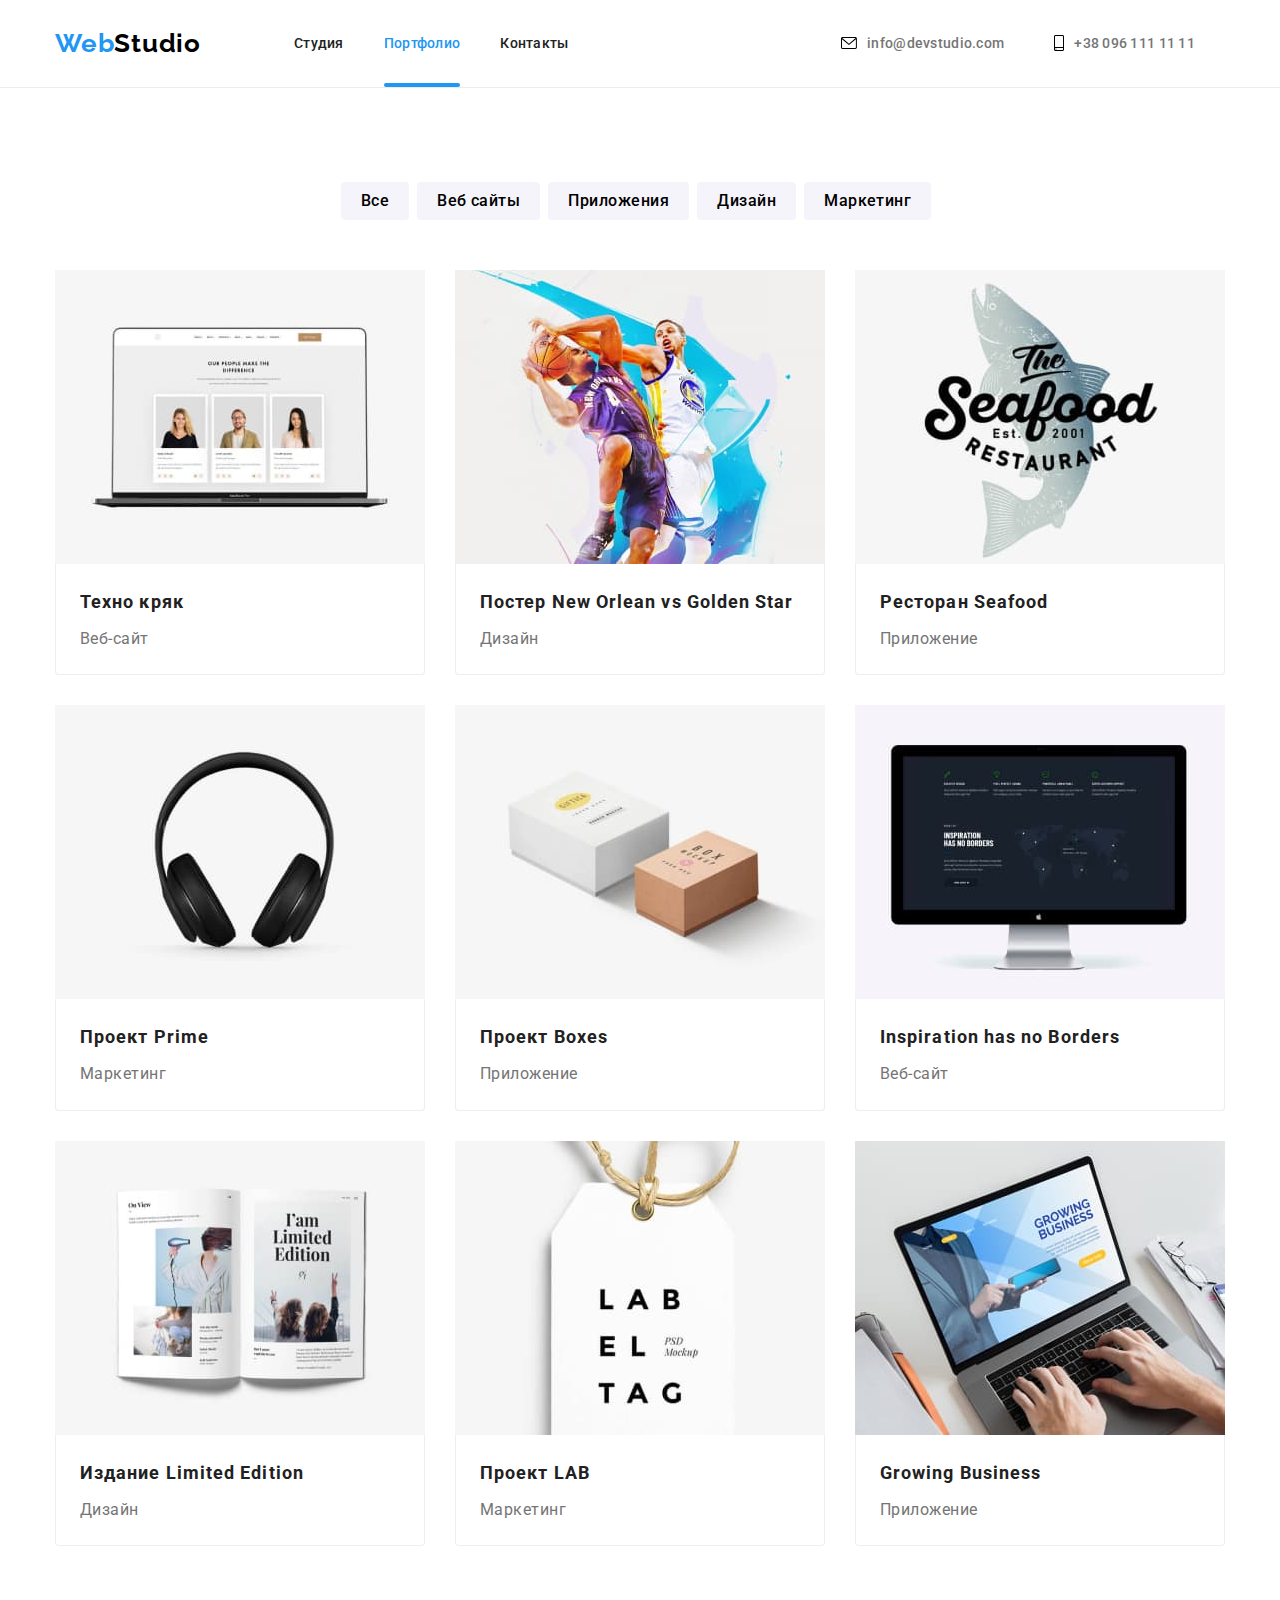
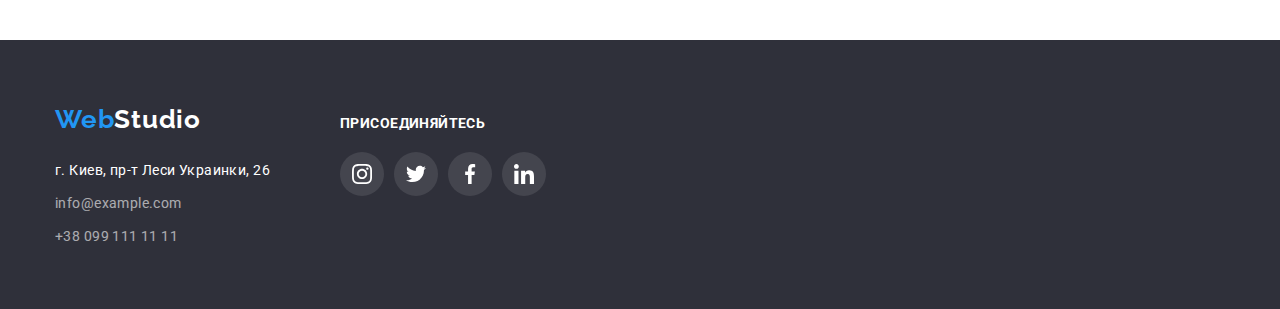
==== portfolio.html @ cbe84ded "ftrst commit" ====
<!doctype html>
<html lang="en">
<head>
    <meta name="desctiption" content="UTF-8" charset="UTF-8">
    <meta name="desctiption" content="IE=edge">
    <meta name="viewport" content="width=device-width, initial-scale=1.0">
    
    <title>portfolio</title>
    
    <link rel="preconnect" href="https://fonts.googleapis.com">
    <link rel="preconnect" href="https://fonts.gstatic.com" crossorigin>
    <link href="https://fonts.googleapis.com/css2?family=Merienda:wght@400;700&family=Raleway:wght@700;900&family=Roboto:wght@400;500;700;900&display=swap" rel="stylesheet">
    
    <link rel="stylesheet" href="https://cdnjs.cloudflare.com/ajax/libs/modern-normalize/1.1.0/modern-normalize.min.css" integrity="sha512-wpPYUAdjBVSE4KJnH1VR1HeZfpl1ub8YT/NKx4PuQ5NmX2tKuGu6U/JRp5y+Y8XG2tV+wKQpNHVUX03MfMFn9Q==" crossorigin="anonymous" referrerpolicy="no-referrer" />

    <link rel="stylesheet" href="./css/style.css">
</head>
<body>

    <!-- section Header -->
    <header class="header">
        <nav class="container main-nav">
                <a class="header-logo logo" href="./index.html" aria-label="Home page link">Web<span>Studio</span></a>

                <ul class="site-nav list">
                    <li class="nav-item link">
                        <a class="nav-link" href="./index.html" aria-label="Home page link">Студия</a> 
                    </li>
                    <li class="nav-item link">
                        <a class="nav-link active" href="./portfolio.html" aria-label="portfolio page link">Портфолио</a> 
                    </li>
                    <li class="nav-item link">
                        <a class="nav-link" href="#" aria-label="contacts page link">Контакты</a> 
                    </li>
                </ul>
            
                <ul class="auth-nav list">
                    <li class="auth-nav-link link" >                        
                        <a class="nav-icon-mail nav-icon" href="mailto:info@devstudio.com" aria-label="contact email link">
                            <svg class="mail-icon" width="16" height="12">
                                <use href="./images/icons.svg#icon-mail"></use>
                            </svg>
                            info@devstudio.com
                        </a>
                    </li>
                    <li class="auth-nav-link link" >                        
                        <a class="nav-icon-phone nav-icon" href="tel:+380961111111" aria-label="contact phone link">
                            <svg class="phone-icon" width="10" height="16">
                                <use href="./images/icons.svg#icon-phone"></use>
                            </svg>
                            +38 096 111 11 11
                        </a>
                    </li>
                </ul>
        </nav>
    </header>

    <!-- Main -->
    <main class="main">
        <section class="works section padding-top-but">
            <div class="conainer">
                <h1 class=" title hide hide-title">our works list</h1>
                <ul class="filter-list">
                    <li class="filter-link">
                        <button type="button" class="filter-btn">Все</button>
                    </li>
                    <li class="filter-link">
                        <button type="button" class="filter-btn">Веб сайты</button>
                    </li>
                    <li class="filter-link">
                        <button type="button" class="filter-btn"> Приложения</button>
                    </li>
                    <li class="filter-link">
                        <button type="button" class="filter-btn">Дизайн</button>
                    </li>
                    <li class="filter-link">
                        <button type="button" class="filter-btn">Маркетинг</button>
                    </li>
                </ul>
            </div>

            <div class="container">
                <ul class="works-list">
                    <li class="work-link link">
                        <div class="work-wrapper">
                            <img class="work-image" src="./images/out-works/w1.jpg" alt="веб сайт">
                            <p class="work-descr">
                                Ресурс предлагает комплексные предложения с разным уровнем функционала и сервисов. Все это позволит посетителю получить исчерпывающие сведения о компании или частном лице.
                            </p>
                        </div>
                        <div class="work-title">
                            <h2 class="work-item-title">Техно кряк</h2>
                            <p class="work-item-subtitle">Веб-сайт</p>
                        </div>
                    </li>
                    <li class="work-link link">
                        <div class="work-wrapper">
                            <img class="work-image" src="./images/out-works/w2.jpg" alt="веб сайт">
                            <p class="work-descr">
                                Ресурс предлагает комплексные предложения с разным уровнем функционала и сервисов. Все это позволит посетителю получить исчерпывающие сведения о компании или частном лице.
                            </p>
                        </div>
                        <div class="work-title">
                            <h2 class="work-item-title">Постер New Orlean vs Golden Star</h2>
                            <p class="work-item-subtitle">Дизайн</p>
                        </div>
                    </li>
                    <li class="work-link link">
                        <div class="work-wrapper">
                            <img class="work-image" src="./images/out-works/w3.jpg" alt="веб сайт">
                            <p class="work-descr">
                                Ресурс предлагает комплексные предложения с разным уровнем функционала и сервисов. Все это позволит посетителю получить исчерпывающие сведения о компании или частном лице.
                            </p>
                        </div>
                        <div class="work-title">
                            <h2 class="work-item-title">Ресторан Seafood</h2>
                            <p class="work-item-subtitle">Приложение</p>
                        </div>
                    </li>
                    <li class="work-link link">
                        <div class="work-wrapper">
                            <img class="work-image" src="./images/out-works/w4.jpg" alt="веб сайт">
                            <p class="work-descr">
                                Ресурс предлагает комплексные предложения с разным уровнем функционала и сервисов. Все это позволит посетителю получить исчерпывающие сведения о компании или частном лице.
                            </p>
                        </div>
                        <div class="work-title">
                            <h2 class="work-item-title">Проект Prime</h2>
                            <p class="work-item-subtitle">Маркетинг</p>
                        </div>
                    </li>
                    <li class="work-link link">
                        <div class="work-wrapper">
                            <img class="work-image" src="./images/out-works/w5.jpg" alt="веб сайт">
                            <p class="work-descr">
                                Ресурс предлагает комплексные предложения с разным уровнем функционала и сервисов. Все это позволит посетителю получить исчерпывающие сведения о компании или частном лице.
                            </p>
                        </div>
                        <div class="work-title">
                            <h2 class="work-item-title">Проект Boxes</h2>
                            <p class="work-item-subtitle">Приложение</p>
                        </div>
                    </li>            
                    <li class="work-link link">
                        <div class="work-wrapper">
                            <img class="work-image" src="./images/out-works/w6.jpg" alt="веб сайт">
                            <p class="work-descr">
                                Ресурс предлагает комплексные предложения с разным уровнем функционала и сервисов. Все это позволит посетителю получить исчерпывающие сведения о компании или частном лице.
                            </p>
                        </div>
                        <div class="work-title">
                            <h2 class="work-item-title">Inspiration has no Borders</h2>
                            <p class="work-item-subtitle">Веб-сайт</p>
                        </div>
                    </li>
                    <li class="work-link link">
                        <div class="work-wrapper">
                            <img class="work-image" src="./images/out-works/w7.jpg" alt="веб сайт">
                            <p class="work-descr">
                                Ресурс предлагает комплексные предложения с разным уровнем функционала и сервисов. Все это позволит посетителю получить исчерпывающие сведения о компании или частном лице.
                            </p>
                        </div>
                        <div class="work-title">
                            <h2 class="work-item-title">Издание Limited Edition</h2>
                            <p class="work-item-subtitle">Дизайн</p>
                        </div>
                    </li>
                    <li class="work-link link">
                        <div class="work-wrapper">
                            <img class="work-image" src="./images/out-works/w8.jpg" alt="веб сайт">
                            <p class="work-descr">
                                Ресурс предлагает комплексные предложения с разным уровнем функционала и сервисов. Все это позволит посетителю получить исчерпывающие сведения о компании или частном лице.
                            </p>
                        </div>
                        <div class="work-title">
                            <h2 class="work-item-title">Проект LAB</h2>
                            <p class="work-item-subtitle">Маркетинг</p>
                        </div>
                    </li>
                    <li class="work-link link">
                        <div class="work-wrapper">
                            <img class="work-image" src="./images/out-works/w9.jpg" alt="веб сайт">
                            <p class="work-descr">
                                Ресурс предлагает комплексные предложения с разным уровнем функционала и сервисов. Все это позволит посетителю получить исчерпывающие сведения о компании или частном лице.
                            </p>
                        </div>
                        <div class="work-title">
                            <h2 class="work-item-title">Growing Business</h2>
                            <p class="work-item-subtitle">Приложение</p>
                        </div>
                    </li>
                    
                </ul>
            </div>
        </section>
    </main>

    <!-- section footer -->
    <footer class="section footer">
        <section class="container">
            <div class="footer-wrapper">
                <div class="nav-block">
                    <a href="./index.html" class="logo-footer">Web<span>Studio</span> </a>
            
                    <address class="footer-address">
                        <a class="footer-address-loc footer-contact link" href="https://www.google.com/maps/place/%D0%B1%D1%83%D0%BB.+%D0%9B%D0%B5%D1%81%D0%B8+%D0%A3%D0%BA%D1%80%D0%B0%D0%B8%D0%BD%D0%BA%D0%B8,+26,+%D0%9A%D0%B8%D0%B5%D0%B2,+%D0%A3%D0%BA%D1%80%D0%B0%D0%B8%D0%BD%D0%B0,+02000/@50.4265807,30.5383858,17z/data=!3m1!4b1!4m5!3m4!1s0x40d4cf0e033ecbe9:0x57a4dffefec77da0!8m2!3d50.4265807!4d30.5383858" target="_blank"  rel="noopener noreferrer" aria-label="our location link">г. Киев, пр-т Леси Украинки, 26</a>
                        <a class="footer-contact link mail" href="mailto:info@example.com" aria-label="out email link">info@example.com</a>
                        <a class="footer-contact link phone" href="tel:+380991111111" aria-label="our number link">+38 099 111 11 11</a>
                    </address>
                </div>
                <div class="join-block">
                    <h3 class="footer-title">присоединяйтесь</h2>
                    <ul class="footer-contacts-list">
                        <li class="footer-contacts-item">
                            <a class="team-contacts-link footer-contact-link" href="#" aria-label="instagram">
                                <svg class="social-link">
                                    <use href="./images/icons.svg#icon-instagram"></use>
                                </svg>
                            </a>
                        </li>                                    
                        <li class="footer-contacts-item">
                            <a class="team-contacts-link footer-contact-link" href="#" aria-label="twitter">
                                <svg class="social-link">
                                    <use href="./images/icons.svg#icon-twitter"></use>
                                </svg>
                            </a>
                        </li>
                        <li class="footer-contacts-item">
                            <a class="team-contacts-link footer-contact-link" href="#" aria-label="facebook">
                                <svg class="social-link">
                                    <use href="./images/icons.svg#icon-facebook"></use>
                                </svg>
                            </a>
                        </li>                                    
                        <li class="footer-contacts-item">
                            <a class="team-contacts-link footer-contact-link" href="#" aria-label="linkedin">
                                <svg class="social-link">
                                    <use href="./images/icons.svg#icon-linkedin"></use>
                                </svg>
                            </a>
                        </li>
                    </ul>
                </div>
            </div>
        </section>
    </footer>
    
    <!-- <script src="./js/index.js"></script> -->
</body>
</html>
---- css/style.css ----
/* #region Global styles */
html {
  box-sizing: border-box;
  line-height: 0;
}
*,
*::before,
*::after {
  box-sizing: inherit;
  padding: 0;
  margin: 0;
}

:root {
  /* colors */
  --text-color: #212121;
  --white: #fff;
  --black: #000;
  --btn-active: #2196f3;
  --btn-bg-color: #f5f4fa;

  --timing-function: 250ms cubic-bezier(0.4, 0, 0.2, 1);
}

body {
  font-family: "Roboto", "sans-serif";
  color: var(--text-color);
}

ul {
  list-style: none;
  margin: 0;
}

h1,
h2,
h3,
h4,
h5,
h6,
p {
  margin: 0;
}

.link,
.nav-link {
  text-decoration: none;
  list-style: none;
  color: var(--text-color);

  font-size: 14px;
  line-height: 1.2;
  letter-spacing: 0.02em;
}

.active::after {
  content: "";

  display: block;

  position: absolute;
  bottom: 0;
  left: 0;

  width: 100%;
  height: 4px;
  background-color: #2196f3;
  border-radius: 2px;
}

/* active links */
.active {
  color: var(--btn-active);
}

/* #endregion Global styles */

/* #region Header */
.header {
  border-bottom: 1px solid #ececec;
  padding: 24px 0;
}

.padding-top-but {
  padding: 94px 0;
}

.container {
  width: 1200px;
  margin: 0 auto;
  padding-right: 15px;
  padding-left: 15px;
}

.main-nav {
  align-items: center;
  display: flex;
}

.header-logo {
  margin-right: 93px;

  text-decoration: none;
  font-size: 26px;
  font-weight: 700;
  font-family: "Raleway", sans-serif;

  color: var(--btn-active);
  line-height: 1.5;
  letter-spacing: 0.03em;
}

.logo > span {
  color: var(--black);
}

.site-nav {
  align-items: center;
  display: flex;
  margin: 0;
  padding: 0;
}

.nav-item:not(:last-child) {
  margin-right: 40px;
}

.nav-link {
  position: relative;
  padding-top: 36px;
  padding-bottom: 36px;
  font-weight: 500;

  transition: color var(--timing-function);
}

.nav-icon {
  display: flex;
  align-items: center;
  letter-spacing: 0.02em;
  font-weight: 500;
  color: #757575;
  text-decoration: none;

  transition: color var(--timing-function), fill var(--timing-function);
}

.nav-icon:hover,
.nav-icon:focus,
.nav-link:hover,
.nav-link:focus {
  cursor: pointer;
  color: var(--btn-active);
  fill: var(--btn-active);
}

/* auth nav */
.auth-nav {
  display: flex;
  margin: 0 0 0 auto;
  list-style: none;
  align-items: center;
}

.mail-icon {
  /* width: 16px;
  height: 12px; */
  margin-right: 10px;
}

.phone-icon {
  margin-right: 10px;
}

.auth-nav .link + .link {
  margin-right: 30px;
}

.auth-nav .link + .link {
  padding-left: 50px;
}

/* #endregion Header */

/* #region Hero*/
.hero {
  padding: 200px 0 200px 0;
  text-align: center;
  /* margin: 0 auto; */

  color: var(--white);
}

.overlay {
  background-image: linear-gradient(
      to right,
      rgba(47, 48, 58, 0.4),
      rgba(47, 48, 58, 0.4)
    ),
    url("../images/header/headerBG.jpg");
  background-repeat: no-repeat;

  min-height: 600px;
  max-width: 1600px;
  margin-left: auto;
  margin-right: auto;
  background-size: cover;
  background-position: center;
  background-repeat: no-repeat;
}

.hero-title {
  text-transform: uppercase;
  letter-spacing: 0.06em;
  font-weight: 900;
  font-size: 44px;
  line-height: 1.4;
  width: 696px;
  margin: 0 auto 30px auto;
}

.hero-btn,
.btn {
  padding: 0 30px;
  width: 200px;
  height: 50px;
  font-weight: 700;
  font-size: 16px;
  line-height: 1.9;
  border-radius: 4px;
  border: none;
  font-family: inherit;
  letter-spacing: 0.06em;

  background-color: var(--btn-active);
  color: var(--white);
}

.hero-btn:hover,
.hero-btn:focus {
  cursor: pointer;
}

/* backdrop */

.backdrop {
  position: fixed;
  top: 0;
  left: 0;
  width: 100%;
  height: 100%;
  background-color: rgba(39, 39, 39, 0.5);

  transition: opacity var(--timing-function);
}

.backdrop.is-hidden {
  visibility: hidden;
  opacity: 0;
  pointer-events: none;
}

/* form */

.modal {
  display: flex;
  flex-direction: column;
  margin: 100px auto;
  width: 528px;
  /* height: 500px; */
  padding: 40px;

  position: relative;

  /* position: absolute;
  left: 50%;
  top: 50%;
  transform: translate(-50%, -50%); */
  /* min-height: 581px; */

  text-align: left;

  background-color: #fff;
  box-shadow: 0px 1px 3px rgba(0, 0, 0, 0.12), 0px 1px 1px rgba(0, 0, 0, 0.14),
    0px 2px 1px rgba(0, 0, 0, 0.2);
  border-radius: 4px;
  color: #000;
}

.form-descr {
  margin: 0 0 12px 0;

  font-weight: 700;
  font-size: 20px;
  line-height: 1.2;
  letter-spacing: 0.03em;
  color: #212121;
}

.form-field {
  position: relative;
  display: flex;
  flex-direction: column;

  margin: 0 0 10px 0;
}

.form-input {
  margin: 0;
  padding: 11px 12px 11px 42px;
  outline: 1px solid rgba(33, 33, 33, 0.2);
  border-radius: 4px;
  border: none;

  transition: outline var(--timing-function);
}

.form-input:hover,
.form-input:focus {
  cursor: pointer;
  outline: 1px solid var(--btn-active);
}

.icon-form {
  transition: fill var(--timing-function);
}

.form-input:focus ~ .icon-form,
.form-input:hover ~ .icon-form {
  fill: var(--btn-active);
}

.form-label {
  line-height: 1.2;

  font-size: 12px;
  letter-spacing: 0.01em;

  color: #757575;
}

.icon-form {
  position: absolute;
  left: 15px;
  bottom: 15px;
}

.form-label:not(:last-child) {
  margin: 0 0 4px 0;
}

.checkbox {
  padding: 0 0 0 1.2em;
  display: flex;
  text-align: center;
  flex-direction: row;
  margin: 0 auto 30px auto;
}

.check {
  /* margin-right: 8px; */
  /* position: absolute; */
  -webkit-appearance: none;
  -moz-appearance: none;
  appearance: none;
}

.check:hover + .check-box,
.check:focus + .check-box,
.check-box:hover,
.check-box:focus {
  background-image: url(../images/check/checkHover.svg);
}

.check:checked + .check-box {
  background-image: url(../images/check/checked.svg);
}

.comment {
  margin: 0 0 20px 0;
}

.check-box {
  position: absolute;
  top: 50%;
  transform: translateY(-50%);

  margin: 0 8px 0 0;
  margin: 0 0 0 -1.2em;
  width: 1em;
  height: 1em;
  background-image: url(../images/check/check.svg);
  background-color: #fff;
}

.agreement {
  margin: 0 0 0 8px;
  font-size: 14px;
  line-height: 1.71;
  letter-spacing: 0.03em;
}

.agreement:hover {
  cursor: pointer;
}

.agreement-terms {
  color: #2196f3;
}

.form-textarea {
  padding: 12px 16px;
  height: 120px;

  line-height: 1.2;
  letter-spacing: 0.01em;

  resize: none;

  outline: 1px solid rgba(33, 33, 33, 0.2);
  border-radius: 4px;
  border: none;

  transition: outline var(--timing-function);
}

.form-textarea:hover,
.form-textarea:hover {
  outline: 1px solid var(--btn-active);
}

.form-textarea::placeholder {
  font-size: 12px;
  line-height: 1.2;
  letter-spacing: 0.01em;
  color: rgba(117, 117, 117, 0.5);
}

.form-submit {
  margin: 0 auto;
  box-shadow: 0px 1px 3px rgba(0, 0, 0, 0.12), 0px 1px 1px rgba(0, 0, 0, 0.14),
    0px 2px 1px rgba(0, 0, 0, 0.2);
}

.btn:hover,
.btn:focus {
  cursor: pointer;
}

.btn-close {
  position: absolute;
  width: 30px;
  height: 30px;
  font-size: 18px;
  top: 8px;
  right: 8px;
  border-radius: 50%;
  border: 1px solid rgb(0, 0, 0, 0.1);
  background-color: transparent;

  transition: fill var(--timing-function);
}

.btn-close:hover,
.btn-close:focus {
  cursor: pointer;
  fill: var(--btn-active);
}

/* #endregion Hero*/

/* #region Benefits */

.hide-title {
  position: absolute;
  width: 1px;
  height: 1px;
  margin: -1px;
  border: 0;
  padding: 0;

  white-space: nowrap;
  clip-path: inset(100%);
  clip: rect(0 0 0 0);
  overflow: hidden;
}

.icon-anthenna {
  width: 70px;
  height: 70px;
}

.icon-wrapper {
  display: flex;
  justify-content: center;
  align-items: center;
  text-align: center;
  height: 120px;
  margin-bottom: 30px;
  border-radius: 4px;

  background-color: #f5f4fa;
}

.benefits-list {
  display: flex;
  justify-content: space-between;
  padding: 0;
  list-style: none;
}

.benefit-item:not(:last-child) {
  margin-right: 30px;
}

.benefit-title {
  margin: 0 0 10px 0;

  font-size: 14px;
  line-height: 1.2;
  font-weight: 700;

  letter-spacing: 0.03em;
  text-transform: uppercase;

  color: #212121;
}

/* стиль цвета для параграфов */
.benefit-descr {
  font-size: 14px;
  line-height: 1.7;
  color: #757575;
  letter-spacing: 0.03em;
}

/* #endregion Benefits */

/* #region Activity */
.activity {
  padding-bottom: 94px;
}

.title {
  text-align: center;
  font-size: 36px;
  line-height: 1.2;
  font-weight: 700;
  letter-spacing: 0.03em;
  color: var(--black);
}

.activity-list {
  margin: 50px auto 0 auto;
  display: flex;
  justify-content: space-between;
  padding: 0;
}

.activity-item {
  z-index: -1;
  width: 370px;
  position: relative;
}

.activity_item:not(last-child) {
  padding-right: 30px;
}

.activity-image {
  display: block;
}

.activity-label {
  position: absolute;
  bottom: 0;
  width: 100%;
  min-height: 70px;
  background-color: rgba(47, 48, 58, 0.8);
  color: #fff;

  display: flex;
  justify-content: center;
  align-items: center;

  font-weight: 700;
  line-height: 1.2;
  letter-spacing: 0.03em;
  text-transform: uppercase;
}
/* #endregion Activity */

/* #region Team */

.team-background {
  /* padding: 94px 0 94px 0; */
  background-color: #f5f4fa;
}

.team-list {
  display: flex;
  justify-content: space-between;
  padding: 0;
  margin: 50px 0 0 0;
}

.team-card {
  box-shadow: 0px 1px 3px rgba(0, 0, 0, 0.12), 0px 1px 1px rgba(0, 0, 0, 0.14),
    0px 2px 1px rgba(0, 0, 0, 0.2);
  border-radius: 0 0 4px 4px;
  list-style: none;
}

.team-card > img {
  display: block;
}

.card-wrapper {
  padding: 30px;

  border-radius: 0 0 4px 4px;
  text-align: center;

  background-color: var(--white);
}

.team-member-name {
  margin: 0 0 10px 0;

  font-weight: 500;
  font-size: 16px;
  line-height: 1.2;
  letter-spacing: 0.03em;

  color: #212121;
}

.team-member-subtitle {
  font-weight: 400;
  font-size: 16px;
  line-height: 1.2;
  margin-bottom: 16px;
  letter-spacing: 0.03em;
}

.team-contacts-list {
  display: flex;
  justify-content: space-between;
  padding-inline-start: 0px;
}

.social-link {
  width: 20px;
  height: 20px;
  display: block;
}

.team-contacts-link {
  display: block;

  padding: 12px;
  background-color: transparent;
  border-radius: 50%;
  fill: #afb1b8;

  transition: fill var(--timing-function),
    background-color var(--timing-function);
}

.team-contacts-link:hover,
.team-contacts-link:focus {
  cursor: pointer;
  fill: var(--white);
  background-color: var(--btn-active);
}

/* #endregion Team */

/* #region  Clients */
.clien-list {
  display: flex;
  justify-content: space-between;
  padding: 0;
  margin: 50px 0 0 0;
}

.client-link {
  display: flex;
  justify-content: center;
  align-items: center;
  width: 170px;
  min-height: 90px;
  border-radius: 4px;
  fill: #afb1b8;
  border: 1px solid #afb1b8;

  transition: fill var(--timing-function), border var(--timing-function);
}

.client-link:hover,
.client-link:focus {
  cursor: pointer;
  fill: var(--btn-active);
  border: 1px solid var(--btn-active);
}

.icon-wrapper-client:hover {
  border: 4px solid var(--btn-active);
}

.client-label {
  width: 50px;
  height: 50px;

  /* transition: fill var(--timing-function); */
  /* transition-property: fill;
  transition-duration: 250ms;
  transition-timing-function: linear; */
}

/* .client-label:hover,
.client-label:focus {
  cursor: pointer;
  fill: var(--btn-active);
} */
/* #endregion */

/* #region Filter */
.filter-btn {
  font-family: inherit;
  font-size: 16px;
  font-weight: 500;
  line-height: 1.62;
  letter-spacing: 0.03em;
  border-radius: 4px;
  border: none;
  padding: 6px 20px;
  background-color: var(--btn-bg-color);

  transition: background-color var(--timing-function),
    box-shadow var(--timing-function), color var(--timing-function);

  /* transition-property: background-color, box-shadow, color;
  transition-duration: 250ms;
  transition-timing-function: linear; */
}

.filter-btn:hover,
.filter-btn:focus {
  cursor: pointer;
  background-color: var(--btn-active);

  box-shadow: 0px 3px 1px rgba(0, 0, 0, 0.1), 0px 1px 2px rgba(0, 0, 0, 0.08),
    0px 2px 2px rgba(0, 0, 0, 0.12);
  color: var(--white);
}

.filter-list {
  display: flex;
  justify-content: center;

  margin: 0 0 50px 0;
  padding: 0;
}

.filter-link {
  margin: 0;
  list-style: none;
}

.filter-link:not(last-child) {
  margin-right: 8px;
}

/* #endregion Portfolio */

/* #region  Works */
.works-list {
  display: flex;
  flex-wrap: wrap;
  padding: 0;
}

.work-link {
  width: calc((100% - 60px) / 3);
  margin-right: 30px;
  margin-bottom: 30px;

  transition: box-shadow var(--timing-function);
  /* 
  transition-property: box-shadow;
  transition-duration: 250ms;
  transition-timing-function: linear; */
}

.work-link:hover,
.work-link:focus {
  cursor: pointer;
  box-shadow: 0px 1px 1px rgba(0, 0, 0, 0.12), 0px 4px 4px rgba(0, 0, 0, 0.06),
    1px 4px 6px rgba(0, 0, 0, 0.16);
}

.work-link:nth-child(3n) {
  margin-right: 0;
}

.work-link:nth-last-child(-n + 3) {
  margin-bottom: 0;
}

.work-item-title {
  margin-bottom: 4px;

  font-size: 18px;
  line-height: 2;
  font-weight: 700;

  color: #212121;
  letter-spacing: 0.06em;
}

.work-item-subtitle {
  font-size: 16px;
  line-height: 1.9;
  color: #757575;
  letter-spacing: 0.03em;
}

.work-wrapper {
  position: relative;
  overflow: hidden;
}

.work-image {
  width: 100%;

  display: block;
}

.work-descr {
  position: absolute;
  top: 100%;

  padding-left: 24px;
  padding-right: 24px;

  display: flex;
  align-items: center;

  background-color: rgba(33, 149, 243, 0.9);
  width: 100%;
  height: 100%;

  font-size: 18px;
  line-height: 1.6;
  letter-spacing: 0.03em;

  color: #fff;

  transition: top var(--timing-function);
}

.work-link:hover .work-descr {
  top: 0;
}

.work-title {
  padding: 20px 24px;
  border-radius: 0 0 4px 4px;
  text-align: left;
  background-color: var(--white);
  border-right: 1px solid #eeeeee;
  border-bottom: 1px solid #eeeeee;
  border-left: 1px solid #eeeeee;
}

/* #endregion */

/* #region Footer */
.footer {
  padding: 60px 0 60px 0;

  background-color: #2f303a;
}

.logo-footer {
  text-decoration: none;
  font-size: 26px;
  font-weight: 700;

  letter-spacing: 0.03em;
  line-height: 1.5;

  color: var(--btn-active);
  font-family: "Raleway", sans-serif;
}

.logo-footer > span {
  color: var(--white);
}

.footer-address {
  margin: 20px 70px 0 0;
  line-height: 1.7;
  display: flex;
  flex-direction: column;
}

.footer-address a {
  line-height: 1.71;
  letter-spacing: 0.03em;
}

.footer-contact {
  color: var(--white);
  font-size: 14px;
  font-style: normal;

  transition: color var(--timing-function);
}

.footer-contact:not(:last-child) {
  margin-bottom: 9px;
}

.footer-contact:hover,
.footer-contact:focus {
  color: var(--btn-active);
}

.mail,
.phone,
.location {
  opacity: 0.6;
}

.footer-address-loc a {
  text-decoration: none;
  color: var(--white);
}

.footer-address-loc a:hover {
  color: var(--btn-active);
}

/* join block */

.footer-wrapper {
  display: flex;
  align-items: baseline;
}

.footer-title {
  color: var(--white);
  text-transform: uppercase;
  font-weight: 700;
  /* margin-top: 8px;*/
  margin-bottom: 20px;
  font-size: 14px;
  line-height: 1.2;
  letter-spacing: 0.03em;
}

.footer-contacts-list {
  display: flex;
  padding: 0;
}

.footer-contacts-item:not(:last-child) {
  margin-right: 10px;
}

.footer-contact-link {
  fill: var(--white);
  background: rgba(255, 255, 255, 0.1);
}

/* subscribe */
.subscribe {
  margin: 0 0 0 auto;
}

.form-block {
  display: flex;
}

.input-subscribe {
  padding: 0 0 0 16px;
  margin: 0 12px 0 0;
  width: 358px;
  min-height: 50px;

  line-height: 1.4;

  letter-spacing: 0.03em;

  color: rgba(255, 255, 255, 0.6);
  background-color: #2f303a;

  border: 1px solid rgba(255, 255, 255, 0.3);
  filter: drop-shadow(0px 4px 4px rgba(0, 0, 0, 0.15));
  border-radius: 4px;
}

.icon-subscribe {
  margin: 0 0 0 10px;
  fill: #fff;
}

.sub-btn {
  display: flex;
  align-items: center;
  /* padding: 0 30px; */
}
/* #endregion Footer */
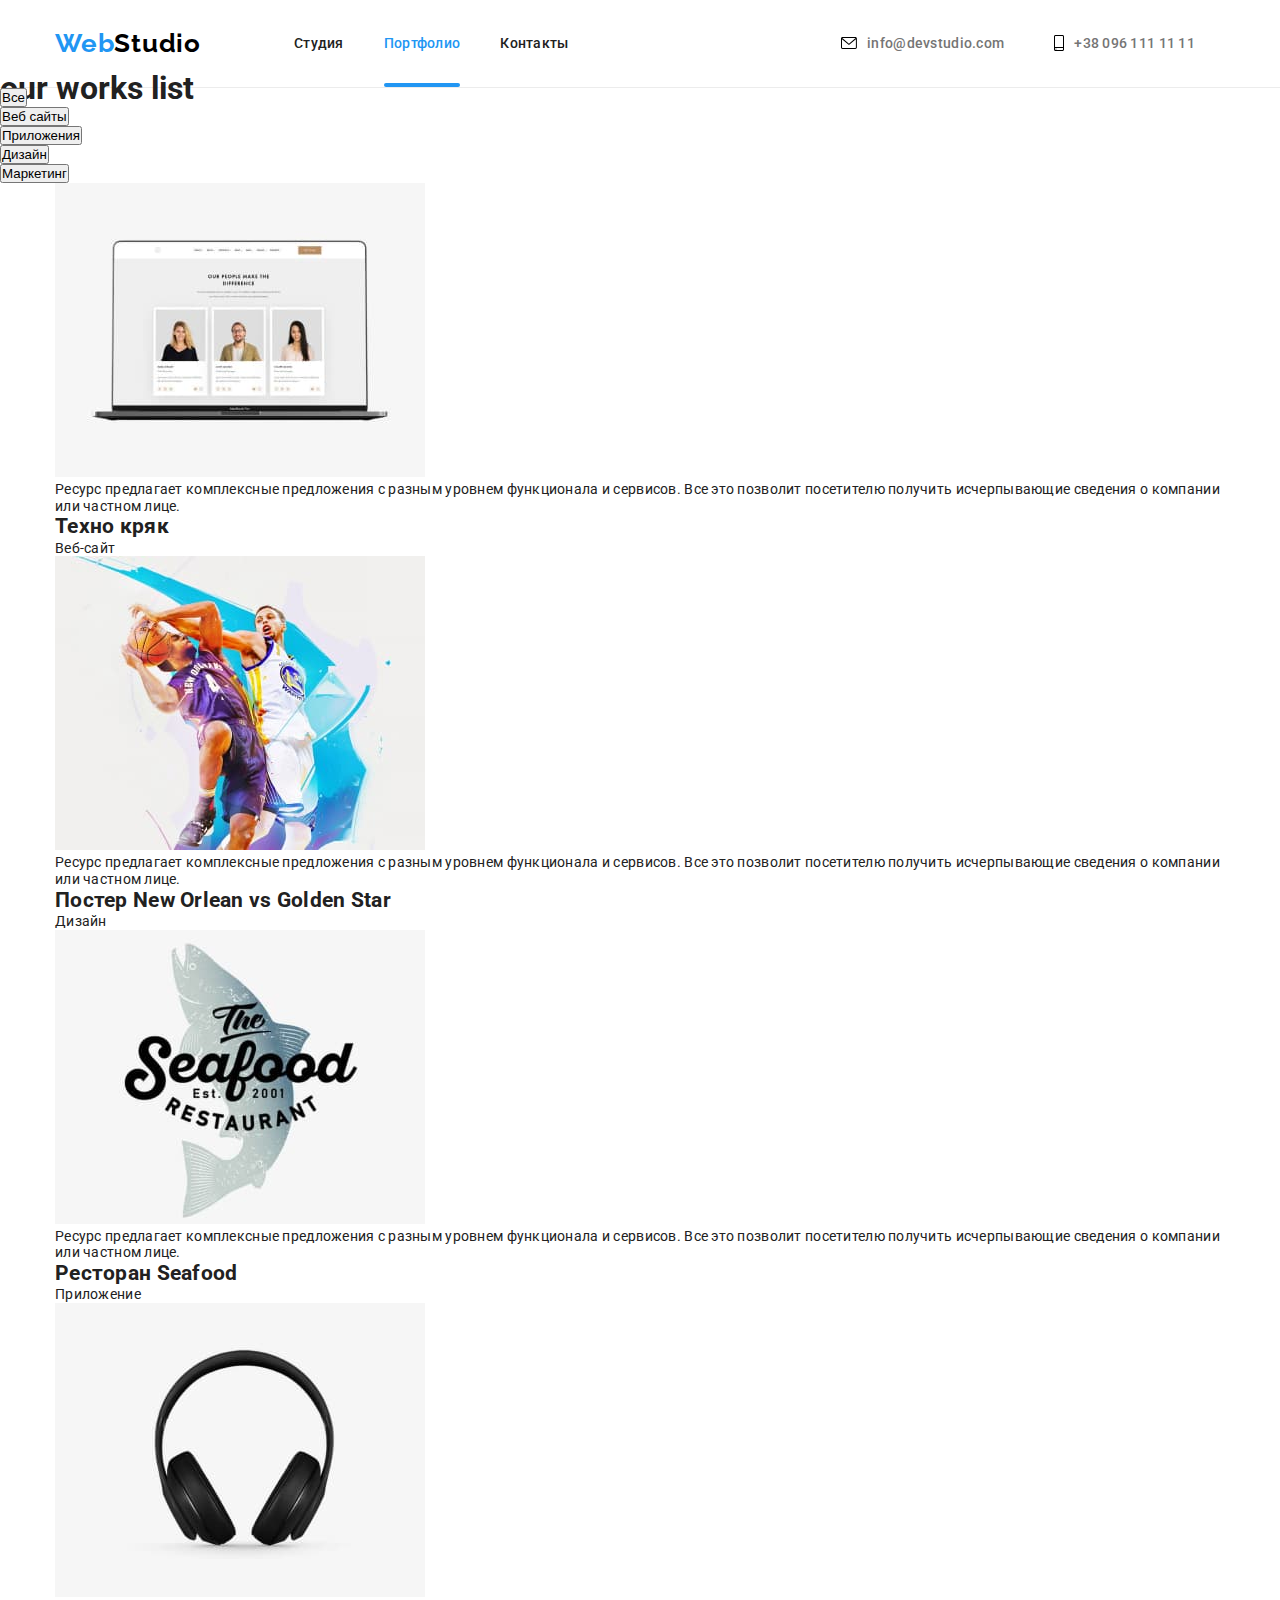
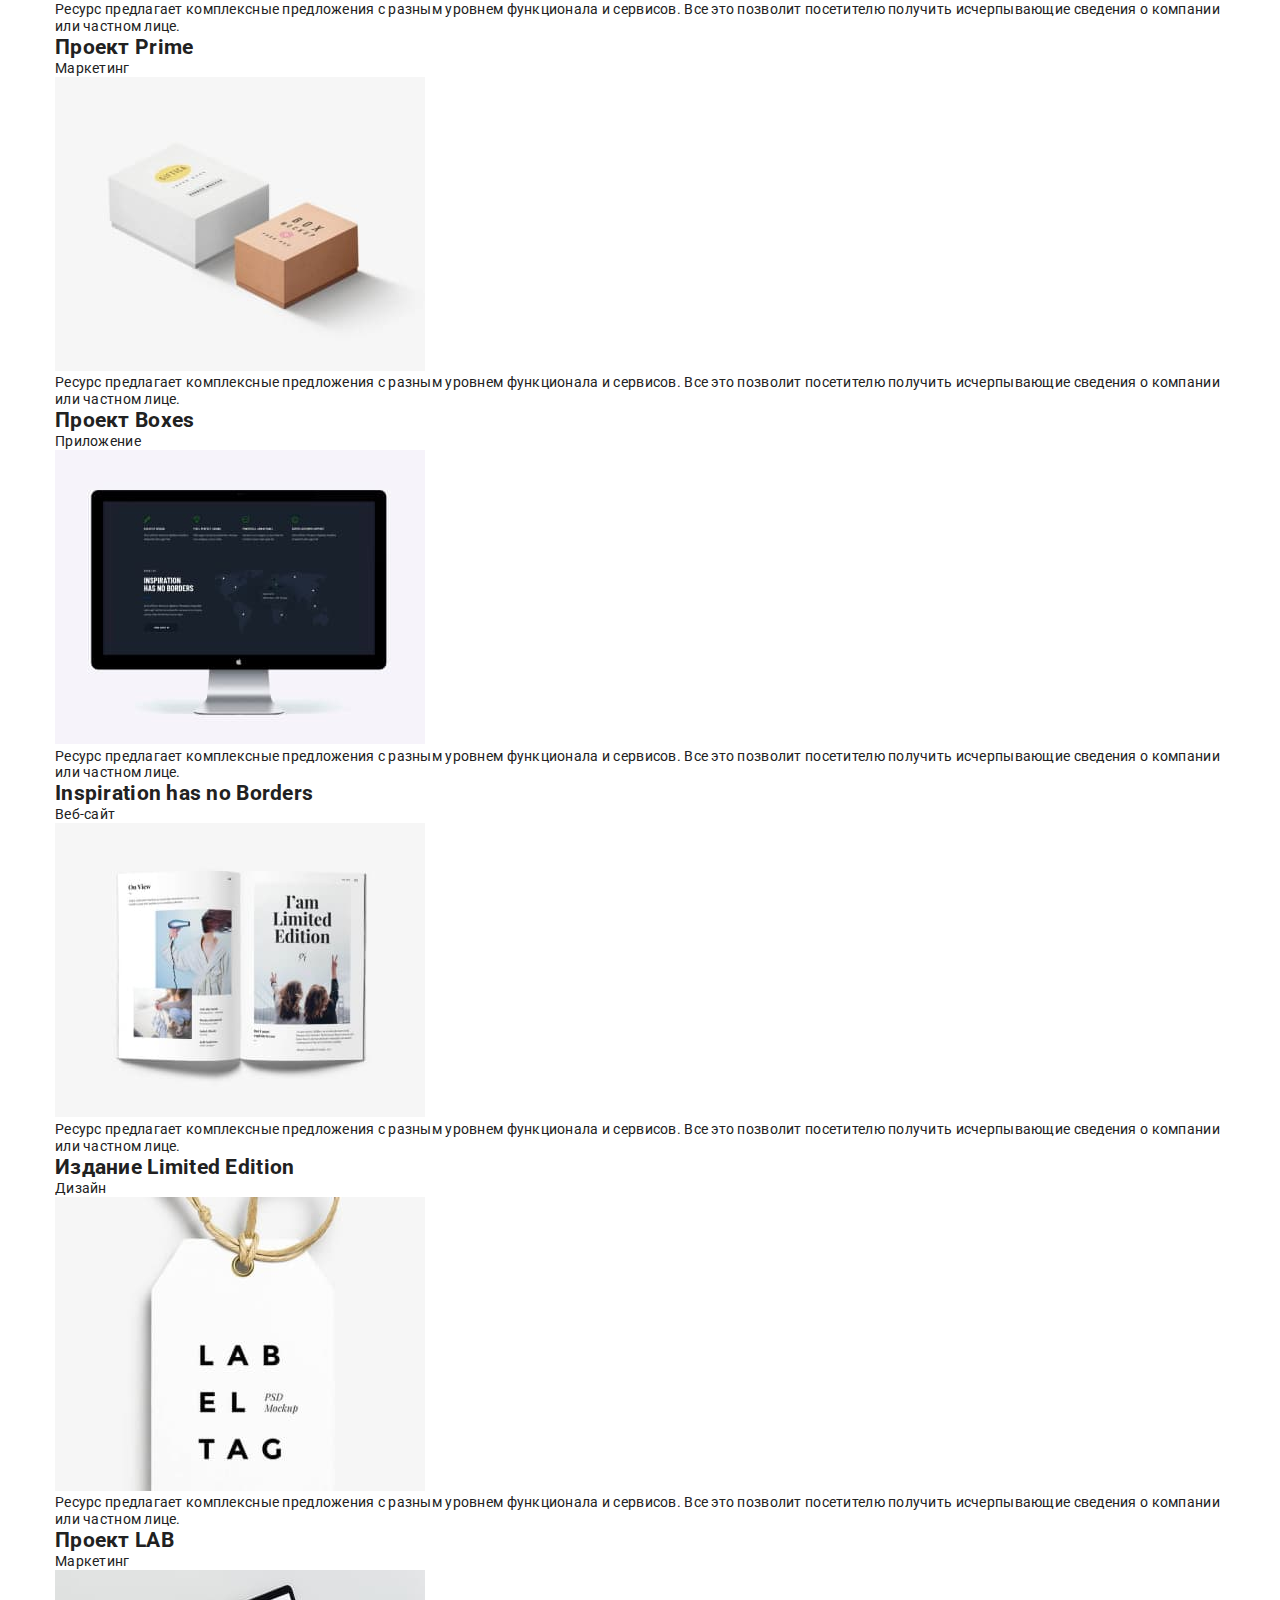
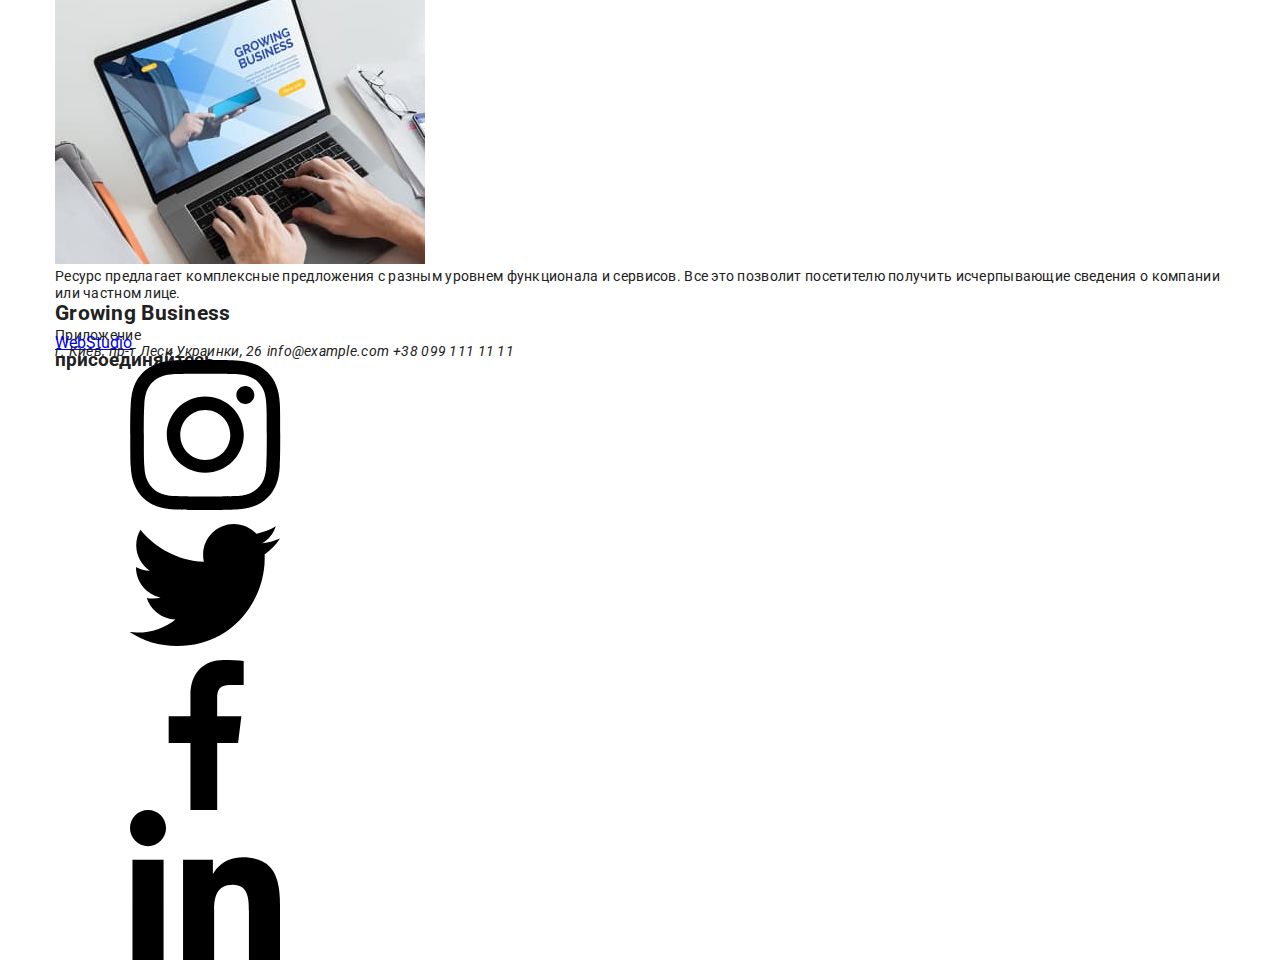
==== commit 42f08dee: "рефакторинг кода для hero секции" ====
--- a/portfolio.html
+++ b/portfolio.html
@@ -13,39 +13,41 @@
     
     <link rel="stylesheet" href="https://cdnjs.cloudflare.com/ajax/libs/modern-normalize/1.1.0/modern-normalize.min.css" integrity="sha512-wpPYUAdjBVSE4KJnH1VR1HeZfpl1ub8YT/NKx4PuQ5NmX2tKuGu6U/JRp5y+Y8XG2tV+wKQpNHVUX03MfMFn9Q==" crossorigin="anonymous" referrerpolicy="no-referrer" />
 
-    <link rel="stylesheet" href="./css/style.css">
+    <link rel="stylesheet" href="./css/main.min.css">
 </head>
 <body>
 
     <!-- section Header -->
     <header class="header">
-        <nav class="container main-nav">
-                <a class="header-logo logo" href="./index.html" aria-label="Home page link">Web<span>Studio</span></a>
-
-                <ul class="site-nav list">
-                    <li class="nav-item link">
-                        <a class="nav-link" href="./index.html" aria-label="Home page link">Студия</a> 
-                    </li>
-                    <li class="nav-item link">
-                        <a class="nav-link active" href="./portfolio.html" aria-label="portfolio page link">Портфолио</a> 
-                    </li>
-                    <li class="nav-item link">
-                        <a class="nav-link" href="#" aria-label="contacts page link">Контакты</a> 
+        <nav class="header__nav container">
+                <a class="header__logo logo" href="./index.html" aria-label="Home page link">
+                    Web<span class="header__logo--span">Studio</span>
+                </a>
+
+                <ul class="nav list">
+                    <li class="nav__item link">
+                        <a class="nav__link" href="./index.html" aria-label="Home page link">Студия</a> 
+                    </li>
+                    <li class="nav__item link">
+                        <a class="nav__link active" href="./portfolio.html" aria-label="portfolio page link">Портфолио</a> 
+                    </li>
+                    <li class="nav__item link">
+                        <a class="nav__link" href="#" aria-label="contacts page link">Контакты</a> 
                     </li>
                 </ul>
             
-                <ul class="auth-nav list">
-                    <li class="auth-nav-link link" >                        
-                        <a class="nav-icon-mail nav-icon" href="mailto:info@devstudio.com" aria-label="contact email link">
-                            <svg class="mail-icon" width="16" height="12">
+                <ul class="auth list">
+                    <li class="auth__link link" >                        
+                        <a class="auth__icon" href="mailto:info@devstudio.com" aria-label="contact email link">
+                            <svg class="auth__mail--icon" width="16" height="12">
                                 <use href="./images/icons.svg#icon-mail"></use>
                             </svg>
                             info@devstudio.com
                         </a>
                     </li>
-                    <li class="auth-nav-link link" >                        
-                        <a class="nav-icon-phone nav-icon" href="tel:+380961111111" aria-label="contact phone link">
-                            <svg class="phone-icon" width="10" height="16">
+                    <li class="auth__link link" >                        
+                        <a class="auth__icon" href="tel:+380961111111" aria-label="contact phone link">
+                            <svg class="auth__phone--icon" width="10" height="16">
                                 <use href="./images/icons.svg#icon-phone"></use>
                             </svg>
                             +38 096 111 11 11
--- a/css/main.min.css
+++ b/css/main.min.css
@@ -0,0 +1,2 @@
+html{-webkit-box-sizing:border-box;box-sizing:border-box;line-height:0}*,*::before,*::after{-webkit-box-sizing:inherit;box-sizing:inherit;padding:0;margin:0}body{font-family:"Roboto", "sans-serif";color:#212121}ul{list-style:none;margin:0}h1,h2,h3,h4,h5,h6,p{margin:0}.link,.nav__link{text-decoration:none;list-style:none;color:#212121;font-size:14px;line-height:1.2;letter-spacing:0.02em}.active::after{content:"";display:block;position:absolute;bottom:0;left:0;width:100%;height:4px;background-color:#2196f3;border-radius:2px}.active{color:#2196f3}.container{width:1200px;margin:0 auto;padding-right:15px;padding-left:15px}.btn{padding:0 30px;width:200px;height:50px;font-weight:700;font-size:16px;line-height:1.9;border-radius:4px;border:none;font-family:inherit;letter-spacing:0.06em;background-color:#2196f3;color:#fff}.btn:hover,.btn:focus{cursor:pointer}.header{border-bottom:1px solid #ececec;padding:24px 0}.header__nav{-webkit-box-align:center;-ms-flex-align:center;align-items:center;display:-webkit-box;display:-ms-flexbox;display:flex}.header__logo{margin-right:93px;text-decoration:none;font-size:26px;font-weight:700;font-family:"Raleway", sans-serif;color:#2196f3;line-height:1.5;letter-spacing:0.03em}.header__logo--span{color:#000}.nav{-webkit-box-align:center;-ms-flex-align:center;align-items:center;display:-webkit-box;display:-ms-flexbox;display:flex;margin:0;padding:0}.nav__item:not(:last-child){margin-right:40px}.nav__link{position:relative;padding-top:36px;padding-bottom:36px;font-weight:500;-webkit-transition:color 250ms cubic-bezier(0.4, 0, 0.2, 1);transition:color 250ms cubic-bezier(0.4, 0, 0.2, 1)}.nav__icon:hover,.nav__icon:focus,.nav__link:hover,.nav__link:focus{cursor:pointer;color:#2196f3;fill:#2196f3}.auth{display:-webkit-box;display:-ms-flexbox;display:flex;margin:0 0 0 auto;list-style:none;-webkit-box-align:center;-ms-flex-align:center;align-items:center}.auth__link+.link{margin-right:30px;padding-left:50px}.auth__icon{display:-webkit-box;display:-ms-flexbox;display:flex;-webkit-box-align:center;-ms-flex-align:center;align-items:center;letter-spacing:0.02em;font-weight:500;color:#757575;text-decoration:none;-webkit-transition:color 250ms cubic-bezier(0.4, 0, 0.2, 1),fill 250ms cubic-bezier(0.4, 0, 0.2, 1);transition:color 250ms cubic-bezier(0.4, 0, 0.2, 1),fill 250ms cubic-bezier(0.4, 0, 0.2, 1)}.auth__icon:hover,.auth__icon:focus,.auth__link:hover,.auth__link:focus{cursor:pointer;color:#2196f3;fill:#2196f3}.auth__mail--icon,.auth__phone--icon{margin:0 10px 0 0}.hero{padding:200px 0 200px 0;text-align:center;color:#fff}.hero__title{text-transform:uppercase;letter-spacing:0.06em;font-weight:900;font-size:44px;line-height:1.4;width:696px;margin:0 auto 30px auto}.overlay{background-image:-webkit-gradient(linear, left top, right top, from(rgba(47,48,58,0.4)), to(rgba(47,48,58,0.4))),url("../images/header/headerBG.jpg");background-image:linear-gradient(to right, rgba(47,48,58,0.4), rgba(47,48,58,0.4)),url("../images/header/headerBG.jpg");background-repeat:no-repeat;min-height:600px;max-width:1600px;margin-left:auto;margin-right:auto;background-size:cover;background-position:center;background-repeat:no-repeat}
+/*# sourceMappingURL=main.min.css.map */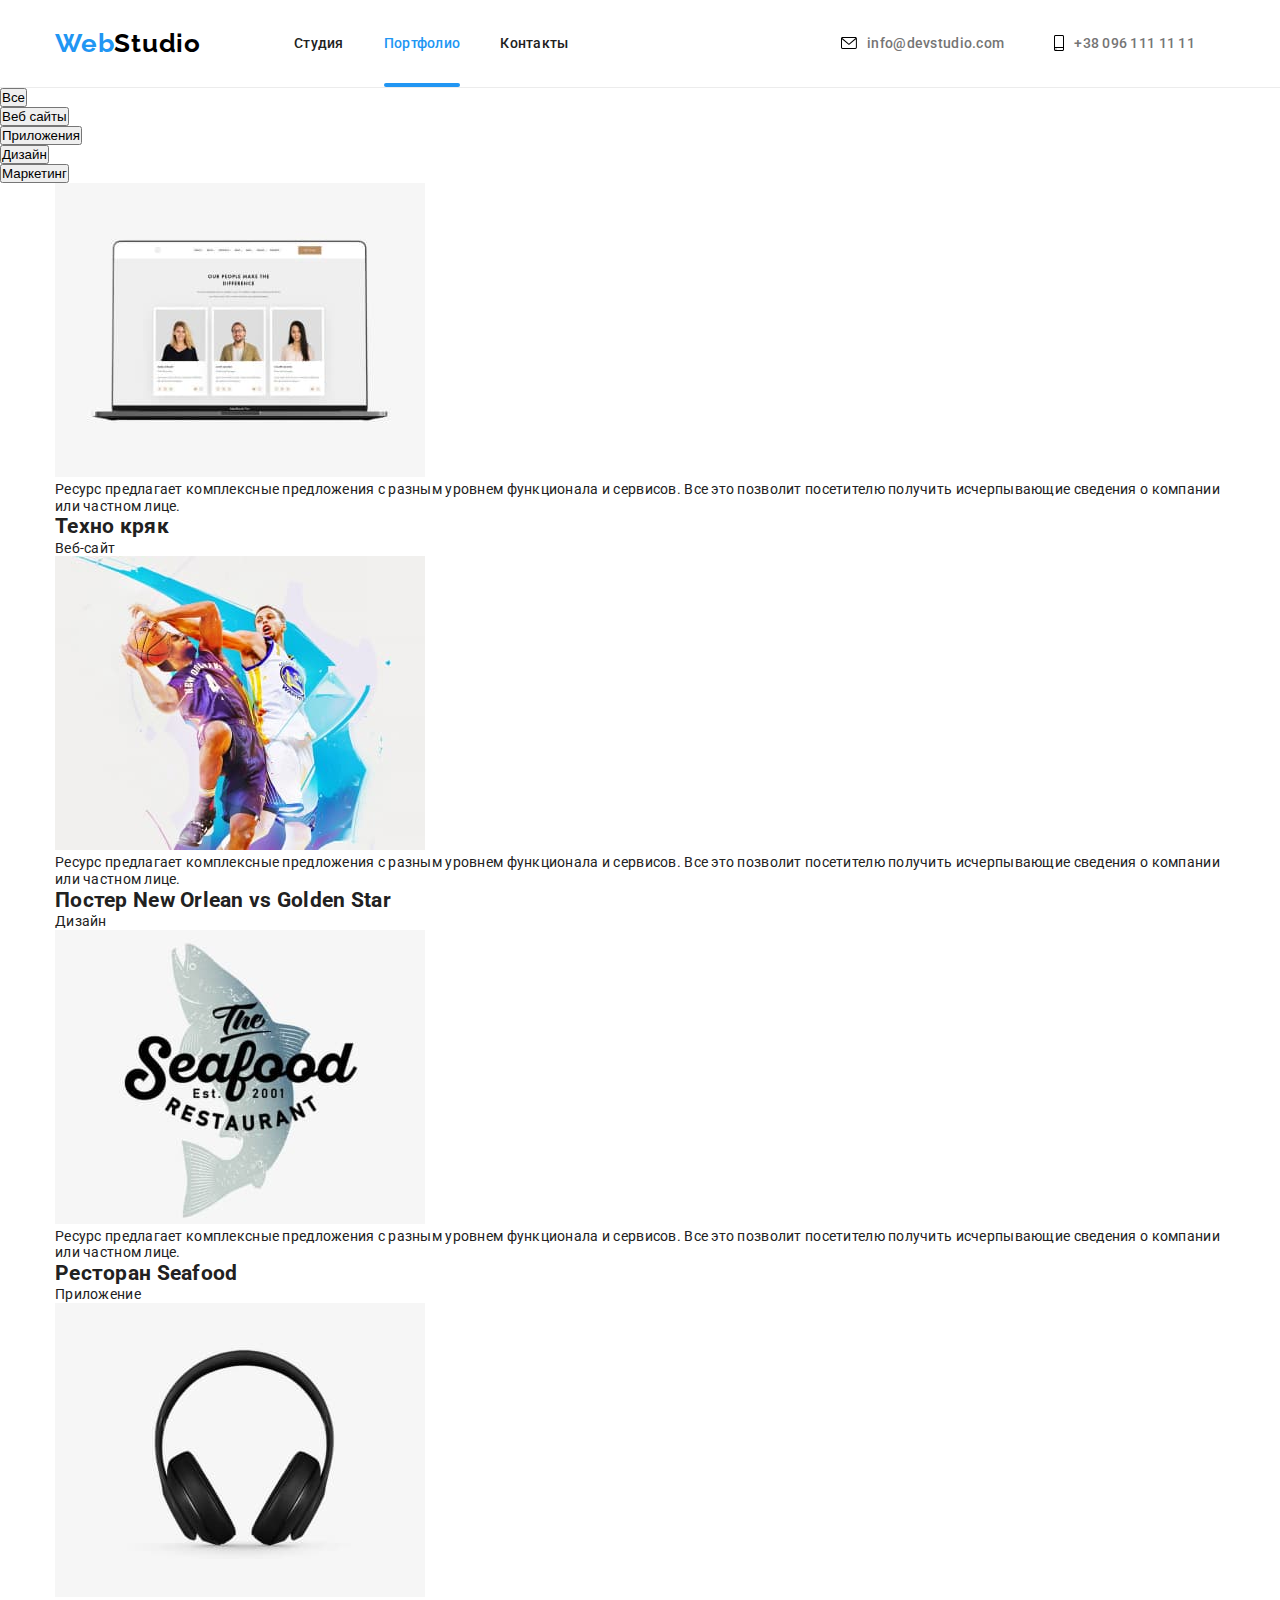
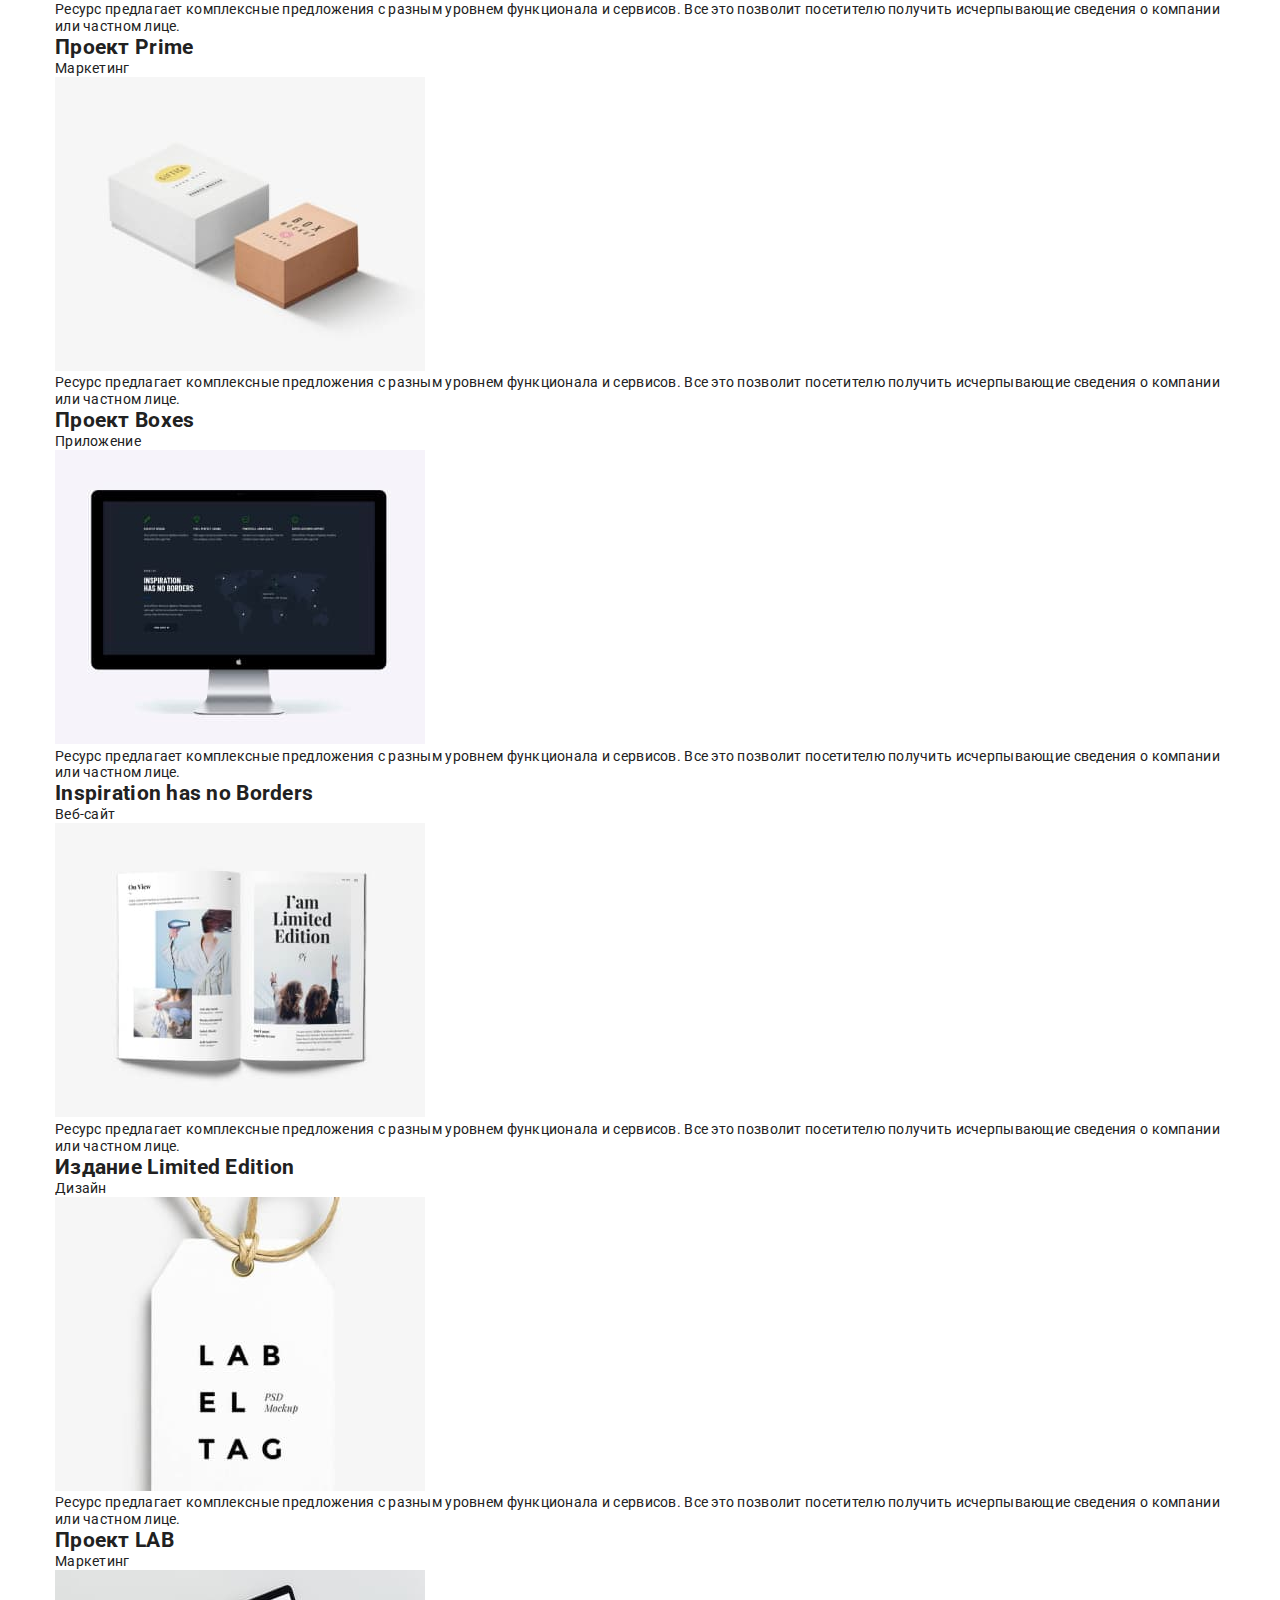
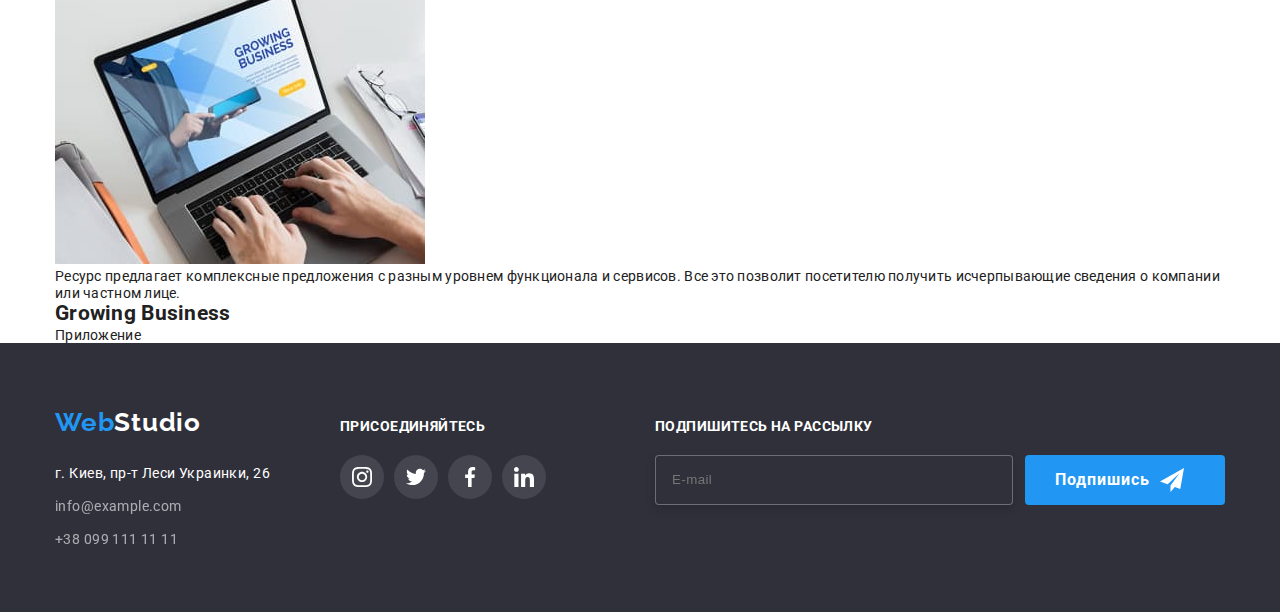
==== commit dc1d8af1: "рефакторинг footer секции" ====
--- a/portfolio.html
+++ b/portfolio.html
@@ -61,7 +61,7 @@
     <main class="main">
         <section class="works section padding-top-but">
             <div class="conainer">
-                <h1 class=" title hide hide-title">our works list</h1>
+                <h1 class=" title hide hide--title">our works list</h1>
                 <ul class="filter-list">
                     <li class="filter-link">
                         <button type="button" class="filter-btn">Все</button>
@@ -198,50 +198,71 @@
     </main>
 
     <!-- section footer -->
-    <footer class="section footer">
+    <footer class="footer section">
         <section class="container">
-            <div class="footer-wrapper">
+            <div class="footer__wrapper">
                 <div class="nav-block">
-                    <a href="./index.html" class="logo-footer">Web<span>Studio</span> </a>
+                    <a class="footer__logo" href="./index.html">
+                        Web<span>Studio</span>
+                    </a>
             
-                    <address class="footer-address">
-                        <a class="footer-address-loc footer-contact link" href="https://www.google.com/maps/place/%D0%B1%D1%83%D0%BB.+%D0%9B%D0%B5%D1%81%D0%B8+%D0%A3%D0%BA%D1%80%D0%B0%D0%B8%D0%BD%D0%BA%D0%B8,+26,+%D0%9A%D0%B8%D0%B5%D0%B2,+%D0%A3%D0%BA%D1%80%D0%B0%D0%B8%D0%BD%D0%B0,+02000/@50.4265807,30.5383858,17z/data=!3m1!4b1!4m5!3m4!1s0x40d4cf0e033ecbe9:0x57a4dffefec77da0!8m2!3d50.4265807!4d30.5383858" target="_blank"  rel="noopener noreferrer" aria-label="our location link">г. Киев, пр-т Леси Украинки, 26</a>
-                        <a class="footer-contact link mail" href="mailto:info@example.com" aria-label="out email link">info@example.com</a>
-                        <a class="footer-contact link phone" href="tel:+380991111111" aria-label="our number link">+38 099 111 11 11</a>
+                    <address class="footer__address">
+                        <a class="footer__address--loc footer__contact link" href="https://www.google.com/maps/place/%D0%B1%D1%83%D0%BB.+%D0%9B%D0%B5%D1%81%D0%B8+%D0%A3%D0%BA%D1%80%D0%B0%D0%B8%D0%BD%D0%BA%D0%B8,+26,+%D0%9A%D0%B8%D0%B5%D0%B2,+%D0%A3%D0%BA%D1%80%D0%B0%D0%B8%D0%BD%D0%B0,+02000/@50.4265807,30.5383858,17z/data=!3m1!4b1!4m5!3m4!1s0x40d4cf0e033ecbe9:0x57a4dffefec77da0!8m2!3d50.4265807!4d30.5383858" target="_blank"  rel="noopener noreferrer" aria-label="our location link">г. Киев, пр-т Леси Украинки, 26</a>
+                        <a class="footer__contact link mail" href="mailto:info@example.com" aria-label="out email link">info@example.com</a>
+                        <a class="footer__contact link phone" href="tel:+380991111111" aria-label="our number link">+38 099 111 11 11</a>
                     </address>
                 </div>
-                <div class="join-block">
-                    <h3 class="footer-title">присоединяйтесь</h2>
-                    <ul class="footer-contacts-list">
-                        <li class="footer-contacts-item">
-                            <a class="team-contacts-link footer-contact-link" href="#" aria-label="instagram">
-                                <svg class="social-link">
+
+                <div class="join">
+                    <h3 class="join__title">присоединяйтесь</h2>
+                    <ul class="join__contacts--list">
+                        <li class="join__contacts--item">
+                            <a class="team__contacts--link footer-contact-link" href="#" aria-label="instagram">
+                                <svg class="team__social--link">
                                     <use href="./images/icons.svg#icon-instagram"></use>
                                 </svg>
                             </a>
                         </li>                                    
-                        <li class="footer-contacts-item">
-                            <a class="team-contacts-link footer-contact-link" href="#" aria-label="twitter">
-                                <svg class="social-link">
+                        <li class="join__contacts--item">
+                            <a class="team__contacts--link footer-contact-link" href="#" aria-label="twitter">
+                                <svg class="team__social--link">
                                     <use href="./images/icons.svg#icon-twitter"></use>
                                 </svg>
                             </a>
                         </li>
-                        <li class="footer-contacts-item">
-                            <a class="team-contacts-link footer-contact-link" href="#" aria-label="facebook">
-                                <svg class="social-link">
+                        <li class="join__contacts--item">
+                            <a class="team__contacts--link footer-contact-link" href="#" aria-label="facebook">
+                                <svg class="team__social--link">
                                     <use href="./images/icons.svg#icon-facebook"></use>
                                 </svg>
                             </a>
                         </li>                                    
-                        <li class="footer-contacts-item">
-                            <a class="team-contacts-link footer-contact-link" href="#" aria-label="linkedin">
-                                <svg class="social-link">
+                        <li class="join__contacts--item">
+                            <a class="team__contacts--link footer-contact-link" href="#" aria-label="linkedin">
+                                <svg class="team__social--link">
                                     <use href="./images/icons.svg#icon-linkedin"></use>
                                 </svg>
                             </a>
                         </li>
                     </ul>
+                </div>
+
+                <!-- subscribe -->
+                <div class="subscribe">
+                    <h3 class="subscribe__title">Подпишитесь на рассылку</h2>
+                    <form action="subscribe__form--subscribe">
+                        <div class="subscribe__form--block">
+                            <input class="subscribe__input" type="email" name="email" id="email" placeholder="E-mail">
+                            <label class="subscribe__input--label" for="email">
+                                <button class="subscribe__btn btn" type="submit">
+                                    Подпишись
+                                    <svg class="subscribe__icon--subscribe" width="24" height="24">
+                                        <use href="./images/icons.svg#icon-send"></use>
+                                    </svg>
+                                </button>
+                            </label>
+                        </div>
+                    </form>
                 </div>
             </div>
         </section>
--- a/css/main.min.css
+++ b/css/main.min.css
@@ -1,2 +1,2 @@
-html{-webkit-box-sizing:border-box;box-sizing:border-box;line-height:0}*,*::before,*::after{-webkit-box-sizing:inherit;box-sizing:inherit;padding:0;margin:0}body{font-family:"Roboto", "sans-serif";color:#212121}ul{list-style:none;margin:0}h1,h2,h3,h4,h5,h6,p{margin:0}.link,.nav__link{text-decoration:none;list-style:none;color:#212121;font-size:14px;line-height:1.2;letter-spacing:0.02em}.active::after{content:"";display:block;position:absolute;bottom:0;left:0;width:100%;height:4px;background-color:#2196f3;border-radius:2px}.active{color:#2196f3}.container{width:1200px;margin:0 auto;padding-right:15px;padding-left:15px}.btn{padding:0 30px;width:200px;height:50px;font-weight:700;font-size:16px;line-height:1.9;border-radius:4px;border:none;font-family:inherit;letter-spacing:0.06em;background-color:#2196f3;color:#fff}.btn:hover,.btn:focus{cursor:pointer}.header{border-bottom:1px solid #ececec;padding:24px 0}.header__nav{-webkit-box-align:center;-ms-flex-align:center;align-items:center;display:-webkit-box;display:-ms-flexbox;display:flex}.header__logo{margin-right:93px;text-decoration:none;font-size:26px;font-weight:700;font-family:"Raleway", sans-serif;color:#2196f3;line-height:1.5;letter-spacing:0.03em}.header__logo--span{color:#000}.nav{-webkit-box-align:center;-ms-flex-align:center;align-items:center;display:-webkit-box;display:-ms-flexbox;display:flex;margin:0;padding:0}.nav__item:not(:last-child){margin-right:40px}.nav__link{position:relative;padding-top:36px;padding-bottom:36px;font-weight:500;-webkit-transition:color 250ms cubic-bezier(0.4, 0, 0.2, 1);transition:color 250ms cubic-bezier(0.4, 0, 0.2, 1)}.nav__icon:hover,.nav__icon:focus,.nav__link:hover,.nav__link:focus{cursor:pointer;color:#2196f3;fill:#2196f3}.auth{display:-webkit-box;display:-ms-flexbox;display:flex;margin:0 0 0 auto;list-style:none;-webkit-box-align:center;-ms-flex-align:center;align-items:center}.auth__link+.link{margin-right:30px;padding-left:50px}.auth__icon{display:-webkit-box;display:-ms-flexbox;display:flex;-webkit-box-align:center;-ms-flex-align:center;align-items:center;letter-spacing:0.02em;font-weight:500;color:#757575;text-decoration:none;-webkit-transition:color 250ms cubic-bezier(0.4, 0, 0.2, 1),fill 250ms cubic-bezier(0.4, 0, 0.2, 1);transition:color 250ms cubic-bezier(0.4, 0, 0.2, 1),fill 250ms cubic-bezier(0.4, 0, 0.2, 1)}.auth__icon:hover,.auth__icon:focus,.auth__link:hover,.auth__link:focus{cursor:pointer;color:#2196f3;fill:#2196f3}.auth__mail--icon,.auth__phone--icon{margin:0 10px 0 0}.hero{padding:200px 0 200px 0;text-align:center;color:#fff}.hero__title{text-transform:uppercase;letter-spacing:0.06em;font-weight:900;font-size:44px;line-height:1.4;width:696px;margin:0 auto 30px auto}.overlay{background-image:-webkit-gradient(linear, left top, right top, from(rgba(47,48,58,0.4)), to(rgba(47,48,58,0.4))),url("../images/header/headerBG.jpg");background-image:linear-gradient(to right, rgba(47,48,58,0.4), rgba(47,48,58,0.4)),url("../images/header/headerBG.jpg");background-repeat:no-repeat;min-height:600px;max-width:1600px;margin-left:auto;margin-right:auto;background-size:cover;background-position:center;background-repeat:no-repeat}
+html{-webkit-box-sizing:border-box;box-sizing:border-box;line-height:0}*,*::before,*::after{-webkit-box-sizing:inherit;box-sizing:inherit;padding:0;margin:0}body{font-family:"Roboto", "sans-serif";color:#212121}ul{list-style:none;margin:0}h1,h2,h3,h4,h5,h6,p{margin:0}.link,.nav__link{text-decoration:none;list-style:none;color:#212121;font-size:14px;line-height:1.2;letter-spacing:0.02em}.active::after{content:"";display:block;position:absolute;bottom:0;left:0;width:100%;height:4px;background-color:#2196f3;border-radius:2px}.active{color:#2196f3}.container{width:1200px;margin:0 auto;padding-right:15px;padding-left:15px}.btn{padding:0 30px;width:200px;height:50px;font-weight:700;font-size:16px;line-height:1.9;border-radius:4px;border:none;font-family:inherit;letter-spacing:0.06em;background-color:#2196f3;color:#fff}.btn:hover,.btn:focus{cursor:pointer}.hide--title{position:absolute;width:1px;height:1px;margin:-1px;border:0;padding:0;white-space:nowrap;-webkit-clip-path:inset(100%);clip-path:inset(100%);clip:rect(0 0 0 0);overflow:hidden}.space-inside{padding:94px 0}.title{text-align:center;font-size:36px;line-height:1.2;font-weight:700;letter-spacing:0.03em;color:var(--black)}.header{border-bottom:1px solid #ececec;padding:24px 0}.header__nav{-webkit-box-align:center;-ms-flex-align:center;align-items:center;display:-webkit-box;display:-ms-flexbox;display:flex}.header__logo{margin-right:93px;text-decoration:none;font-size:26px;font-weight:700;font-family:"Raleway", sans-serif;color:#2196f3;line-height:1.5;letter-spacing:0.03em}.header__logo--span{color:#000}.nav{-webkit-box-align:center;-ms-flex-align:center;align-items:center;display:-webkit-box;display:-ms-flexbox;display:flex;margin:0;padding:0}.nav__item:not(:last-child){margin-right:40px}.nav__link{position:relative;padding-top:36px;padding-bottom:36px;font-weight:500;-webkit-transition:color 250ms cubic-bezier(0.4, 0, 0.2, 1);transition:color 250ms cubic-bezier(0.4, 0, 0.2, 1)}.nav__icon:hover,.nav__icon:focus,.nav__link:hover,.nav__link:focus{cursor:pointer;color:#2196f3;fill:#2196f3}.auth{display:-webkit-box;display:-ms-flexbox;display:flex;margin:0 0 0 auto;list-style:none;-webkit-box-align:center;-ms-flex-align:center;align-items:center}.auth__link+.link{margin-right:30px;padding-left:50px}.auth__icon{display:-webkit-box;display:-ms-flexbox;display:flex;-webkit-box-align:center;-ms-flex-align:center;align-items:center;letter-spacing:0.02em;font-weight:500;color:#757575;text-decoration:none;-webkit-transition:color 250ms cubic-bezier(0.4, 0, 0.2, 1),fill 250ms cubic-bezier(0.4, 0, 0.2, 1);transition:color 250ms cubic-bezier(0.4, 0, 0.2, 1),fill 250ms cubic-bezier(0.4, 0, 0.2, 1)}.auth__icon:hover,.auth__icon:focus,.auth__link:hover,.auth__link:focus{cursor:pointer;color:#2196f3;fill:#2196f3}.auth__mail--icon,.auth__phone--icon{margin:0 10px 0 0}.hero{padding:200px 0 200px 0;text-align:center;color:#fff}.hero__title{text-transform:uppercase;letter-spacing:0.06em;font-weight:900;font-size:44px;line-height:1.4;width:696px;margin:0 auto 30px auto}.overlay{background-image:-webkit-gradient(linear, left top, right top, from(rgba(47,48,58,0.4)), to(rgba(47,48,58,0.4))),url("../images/header/headerBG.jpg");background-image:linear-gradient(to right, rgba(47,48,58,0.4), rgba(47,48,58,0.4)),url("../images/header/headerBG.jpg");background-repeat:no-repeat;min-height:600px;max-width:1600px;margin-left:auto;margin-right:auto;background-size:cover;background-position:center;background-repeat:no-repeat}.backdrop{position:fixed;display:-webkit-box;display:-ms-flexbox;display:flex;-webkit-box-pack:center;-ms-flex-pack:center;justify-content:center;top:0;left:0;width:100%;height:100%;background-color:rgba(39,39,39,0.5);-webkit-transition:opacity 250ms cubic-bezier(0.4, 0, 0.2, 1);transition:opacity 250ms cubic-bezier(0.4, 0, 0.2, 1)}.backdrop.is-hidden{visibility:hidden;opacity:0;pointer-events:none}.form{display:-webkit-box;display:-ms-flexbox;display:flex;-webkit-box-orient:vertical;-webkit-box-direction:normal;-ms-flex-direction:column;flex-direction:column;margin:0 auto;width:528px;padding:40px;position:absolute;top:50%;left:50%;-webkit-transform:translate(-50%, -50%);transform:translate(-50%, -50%);text-align:left;background-color:#fff;-webkit-box-shadow:0px 1px 3px rgba(0,0,0,0.12),0px 1px 1px rgba(0,0,0,0.14),0px 2px 1px rgba(0,0,0,0.2);box-shadow:0px 1px 3px rgba(0,0,0,0.12),0px 1px 1px rgba(0,0,0,0.14),0px 2px 1px rgba(0,0,0,0.2);border-radius:4px;color:#000}.form__descr{margin:0 0 12px 0;font-weight:700;font-size:20px;line-height:1.2;letter-spacing:0.03em;color:#212121}.form__field{position:relative;display:-webkit-box;display:-ms-flexbox;display:flex;-webkit-box-orient:vertical;-webkit-box-direction:normal;-ms-flex-direction:column;flex-direction:column;margin:0 0 10px 0}.form .icon__form{position:absolute;left:15px;bottom:15px;-webkit-transition:fill 250ms cubic-bezier(0.4, 0, 0.2, 1);transition:fill 250ms cubic-bezier(0.4, 0, 0.2, 1)}.form__label{line-height:1.2;font-size:12px;letter-spacing:0.01em;color:#757575}.form__label:not(:last-child){margin:0 0 4px 0}.form__input{margin:0;padding:11px 12px 11px 42px;outline:1px solid rgba(33,33,33,0.2);border-radius:4px;border:none;-webkit-transition:outline 250ms cubic-bezier(0.4, 0, 0.2, 1);transition:outline 250ms cubic-bezier(0.4, 0, 0.2, 1)}.form__input:hover,.form__input:focus{cursor:pointer;outline:1px solid #2196f3}.form__input:focus ~ .icon__form,.form__input:hover ~ .icon__form{fill:#2196f3}.form .comment{margin:0 0 20px 0}.form__textarea{padding:12px 16px;height:120px;line-height:1.2;letter-spacing:0.01em;resize:none;outline:1px solid rgba(33,33,33,0.2);border-radius:4px;border:none;-webkit-transition:outline 250ms cubic-bezier(0.4, 0, 0.2, 1);transition:outline 250ms cubic-bezier(0.4, 0, 0.2, 1)}.form__textarea:hover,.form__form-textarea:focus{outline:1px solid #2196f3}.form__textarea::-webkit-input-placeholder{font-size:12px;line-height:1.2;letter-spacing:0.01em;color:rgba(117,117,117,0.5)}.form__textarea:-ms-input-placeholder{font-size:12px;line-height:1.2;letter-spacing:0.01em;color:rgba(117,117,117,0.5)}.form__textarea::-ms-input-placeholder{font-size:12px;line-height:1.2;letter-spacing:0.01em;color:rgba(117,117,117,0.5)}.form__textarea::placeholder{font-size:12px;line-height:1.2;letter-spacing:0.01em;color:rgba(117,117,117,0.5)}.form__submit{margin:0 auto;-webkit-box-shadow:0px 1px 3px rgba(0,0,0,0.12),0px 1px 1px rgba(0,0,0,0.14),0px 2px 1px rgba(0,0,0,0.2);box-shadow:0px 1px 3px rgba(0,0,0,0.12),0px 1px 1px rgba(0,0,0,0.14),0px 2px 1px rgba(0,0,0,0.2)}.form__btn--close{position:absolute;width:30px;height:30px;font-size:18px;top:8px;right:8px;border:1px solid rgba(0,0,0,0.1);border-radius:50%;background-color:transparent;-webkit-transition:fill 250ms cubic-bezier(0.4, 0, 0.2, 1);transition:fill 250ms cubic-bezier(0.4, 0, 0.2, 1)}.form__btn--close:hover,.form__btn--close:focus{cursor:pointer;fill:#2196f3}.checkbox{padding:0 0 0 1.2em;display:-webkit-box;display:-ms-flexbox;display:flex;text-align:center;-webkit-box-orient:horizontal;-webkit-box-direction:normal;-ms-flex-direction:row;flex-direction:row;margin:0 auto 30px auto}.checkbox__check{-webkit-appearance:none;-moz-appearance:none;appearance:none}.checkbox__check:hover+.checkbox__span,.checkbox__check:focus+.checkbox__span,.checkbox__span:hover,.checkbox__span:focus{background-image:url(../images/check/checkHover.svg)}.checkbox__span{position:absolute;top:50%;-webkit-transform:translateY(-50%);transform:translateY(-50%);margin:0 8px 0 0;margin:0 0 0 -1.2em;width:1em;height:1em;background-image:url(../images/check/check.svg);background-color:#fff}.checkbox__check:checked+.checkbox__span{background-image:url(../images/check/checked.svg)}.checkbox .agreement{margin:0 0 0 8px;font-size:14px;line-height:1.71;letter-spacing:0.03em}.checkbox .agreement:hover{cursor:pointer}.checkbox .agreement-terms{color:#2196f3}.benefits__list{display:-webkit-box;display:-ms-flexbox;display:flex;-webkit-box-pack:justify;-ms-flex-pack:justify;justify-content:space-between;padding:0}.benefits__item:not(:last-child){margin-right:30px}.benefits__icon--wrapper{display:-webkit-box;display:-ms-flexbox;display:flex;-webkit-box-pack:center;-ms-flex-pack:center;justify-content:center;-webkit-box-align:center;-ms-flex-align:center;align-items:center;text-align:center;height:120px;margin-bottom:30px;border-radius:4px;background-color:#f5f4fa}.benefits .icon{width:70px;height:70px}.benefits__title{margin:0 0 10px 0;font-size:14px;line-height:1.2;font-weight:700;letter-spacing:0.03em;text-transform:uppercase;color:#212121}.benefits__descr{font-size:14px;line-height:1.7;color:#757575;letter-spacing:0.03em}.activity{padding-bottom:94px}.activity__list{margin:50px auto 0 auto;display:-webkit-box;display:-ms-flexbox;display:flex;-webkit-box-pack:justify;-ms-flex-pack:justify;justify-content:space-between;padding:0}.activity__item{width:370px;position:relative;z-index:-1}.activity__item:not(:last-child){margin-right:30px}.activity__image{display:block}.activity__label{position:absolute;bottom:0;width:100%;min-height:70px;background-color:rgba(47,48,58,0.8);color:#fff;display:-webkit-box;display:-ms-flexbox;display:flex;-webkit-box-pack:center;-ms-flex-pack:center;justify-content:center;-webkit-box-align:center;-ms-flex-align:center;align-items:center;font-weight:700;line-height:1.2;letter-spacing:0.03em;text-transform:uppercase}.team{background-color:#f5f4fa}.team__list{display:-webkit-box;display:-ms-flexbox;display:flex;-webkit-box-pack:justify;-ms-flex-pack:justify;justify-content:space-between;padding:0;margin:50px 0 0 0}.team__card{-webkit-box-shadow:0px 1px 3px rgba(0,0,0,0.12),0px 1px 1px rgba(0,0,0,0.14),0px 2px 1px rgba(0,0,0,0.2);box-shadow:0px 1px 3px rgba(0,0,0,0.12),0px 1px 1px rgba(0,0,0,0.14),0px 2px 1px rgba(0,0,0,0.2);border-radius:0 0 4px 4px;list-style:none}.team__card>img{display:block}.team__card--wrapper{padding:30px;border-radius:0 0 4px 4px;text-align:center;background-color:#fff}.team__member{margin:0 0 10px 0;font-weight:500;font-size:16px;line-height:1.2;letter-spacing:0.03em;color:#212121}.team__member--descr{font-weight:400;font-size:16px;line-height:1.2;margin-bottom:16px;letter-spacing:0.03em}.team__contacts--list{display:-webkit-box;display:-ms-flexbox;display:flex;-webkit-box-pack:justify;-ms-flex-pack:justify;justify-content:space-between;-webkit-padding-start:0px;padding-inline-start:0px}.team__contacts--link{display:block;padding:12px;background-color:transparent;border-radius:50%;fill:#afb1b8;-webkit-transition:fill 250ms cubic-bezier(0.4, 0, 0.2, 1),background-color 250ms cubic-bezier(0.4, 0, 0.2, 1);transition:fill 250ms cubic-bezier(0.4, 0, 0.2, 1),background-color 250ms cubic-bezier(0.4, 0, 0.2, 1)}.team__social--link{width:20px;height:20px;display:block}.team__contacts--link:hover,.team__contacts--link:focus{cursor:pointer;fill:#fff;background-color:#2196f3}.client__list{display:-webkit-box;display:-ms-flexbox;display:flex;-webkit-box-pack:justify;-ms-flex-pack:justify;justify-content:space-between;padding:0;margin:50px 0 0 0}.client__link{display:-webkit-box;display:-ms-flexbox;display:flex;-webkit-box-pack:center;-ms-flex-pack:center;justify-content:center;-webkit-box-align:center;-ms-flex-align:center;align-items:center;width:170px;min-height:90px;border-radius:4px;fill:#afb1b8;border:1px solid #afb1b8;-webkit-transition:fill 250ms cubic-bezier(0.4, 0, 0.2, 1),border 250ms cubic-bezier(0.4, 0, 0.2, 1);transition:fill 250ms cubic-bezier(0.4, 0, 0.2, 1),border 250ms cubic-bezier(0.4, 0, 0.2, 1)}.client__link:hover,.client__link:focus{cursor:pointer;fill:#2196f3;border:1px solid #2196f3}.client .client-label{width:50px;height:50px}.footer{padding:60px 0 60px 0;background-color:#2f303a}.footer__wrapper{display:-webkit-box;display:-ms-flexbox;display:flex;-webkit-box-align:baseline;-ms-flex-align:baseline;align-items:baseline}.footer__logo{text-decoration:none;font-size:26px;font-weight:700;letter-spacing:0.03em;line-height:1.5;color:#2196f3;font-family:"Raleway", sans-serif}.footer__logo>span{color:#fff}.footer__address{margin:20px 70px 0 0;line-height:1.7;display:-webkit-box;display:-ms-flexbox;display:flex;-webkit-box-orient:vertical;-webkit-box-direction:normal;-ms-flex-direction:column;flex-direction:column}.footer__address a{line-height:1.71;letter-spacing:0.03em}.footer__contact{font-size:14px;font-style:normal;-webkit-transition:color 250ms cubic-bezier(0.4, 0, 0.2, 1);transition:color 250ms cubic-bezier(0.4, 0, 0.2, 1)}.footer__contact:not(:last-child){margin-bottom:9px}.footer__contact:hover,.footer__contact:focus{color:#2196f3}.footer .mail,.footer .phone,.footer .location{opacity:0.6}.footer__address a{text-decoration:none;color:#fff}.footer__address--loc a:hover,.footer__address--loc a:focus{color:#2196f3}.join__title{color:#fff;text-transform:uppercase;font-weight:700;margin-bottom:20px;font-size:14px;line-height:1.2;letter-spacing:0.03em}.join__contacts--list{display:-webkit-box;display:-ms-flexbox;display:flex;padding:0}.join__contacts--item:not(:last-child){margin:0 10px 0 0}.join .team__contacts--link{fill:#fff;background:rgba(255,255,255,0.1)}.join .team__contacts--link:hover,.join .team__contacts--link:focus{cursor:pointer;fill:#fff;background-color:#2196f3}.subscribe{margin:0 0 0 auto}.subscribe__title{color:#fff;text-transform:uppercase;font-weight:700;margin-bottom:20px;font-size:14px;line-height:1.2;letter-spacing:0.03em}.subscribe__form--block{display:-webkit-box;display:-ms-flexbox;display:flex}.subscribe__input{padding:0 0 0 16px;margin:0 12px 0 0;width:358px;min-height:50px;line-height:1.4;letter-spacing:0.03em;color:rgba(255,255,255,0.6);background-color:#2f303a;border:1px solid rgba(255,255,255,0.3);-webkit-filter:drop-shadow(0px 4px 4px rgba(0,0,0,0.15));filter:drop-shadow(0px 4px 4px rgba(0,0,0,0.15));border-radius:4px}.subscribe__icon--subscribe{margin:0 0 0 10px;fill:#fff}.subscribe__btn{display:-webkit-box;display:-ms-flexbox;display:flex;-webkit-box-align:center;-ms-flex-align:center;align-items:center}
 /*# sourceMappingURL=main.min.css.map */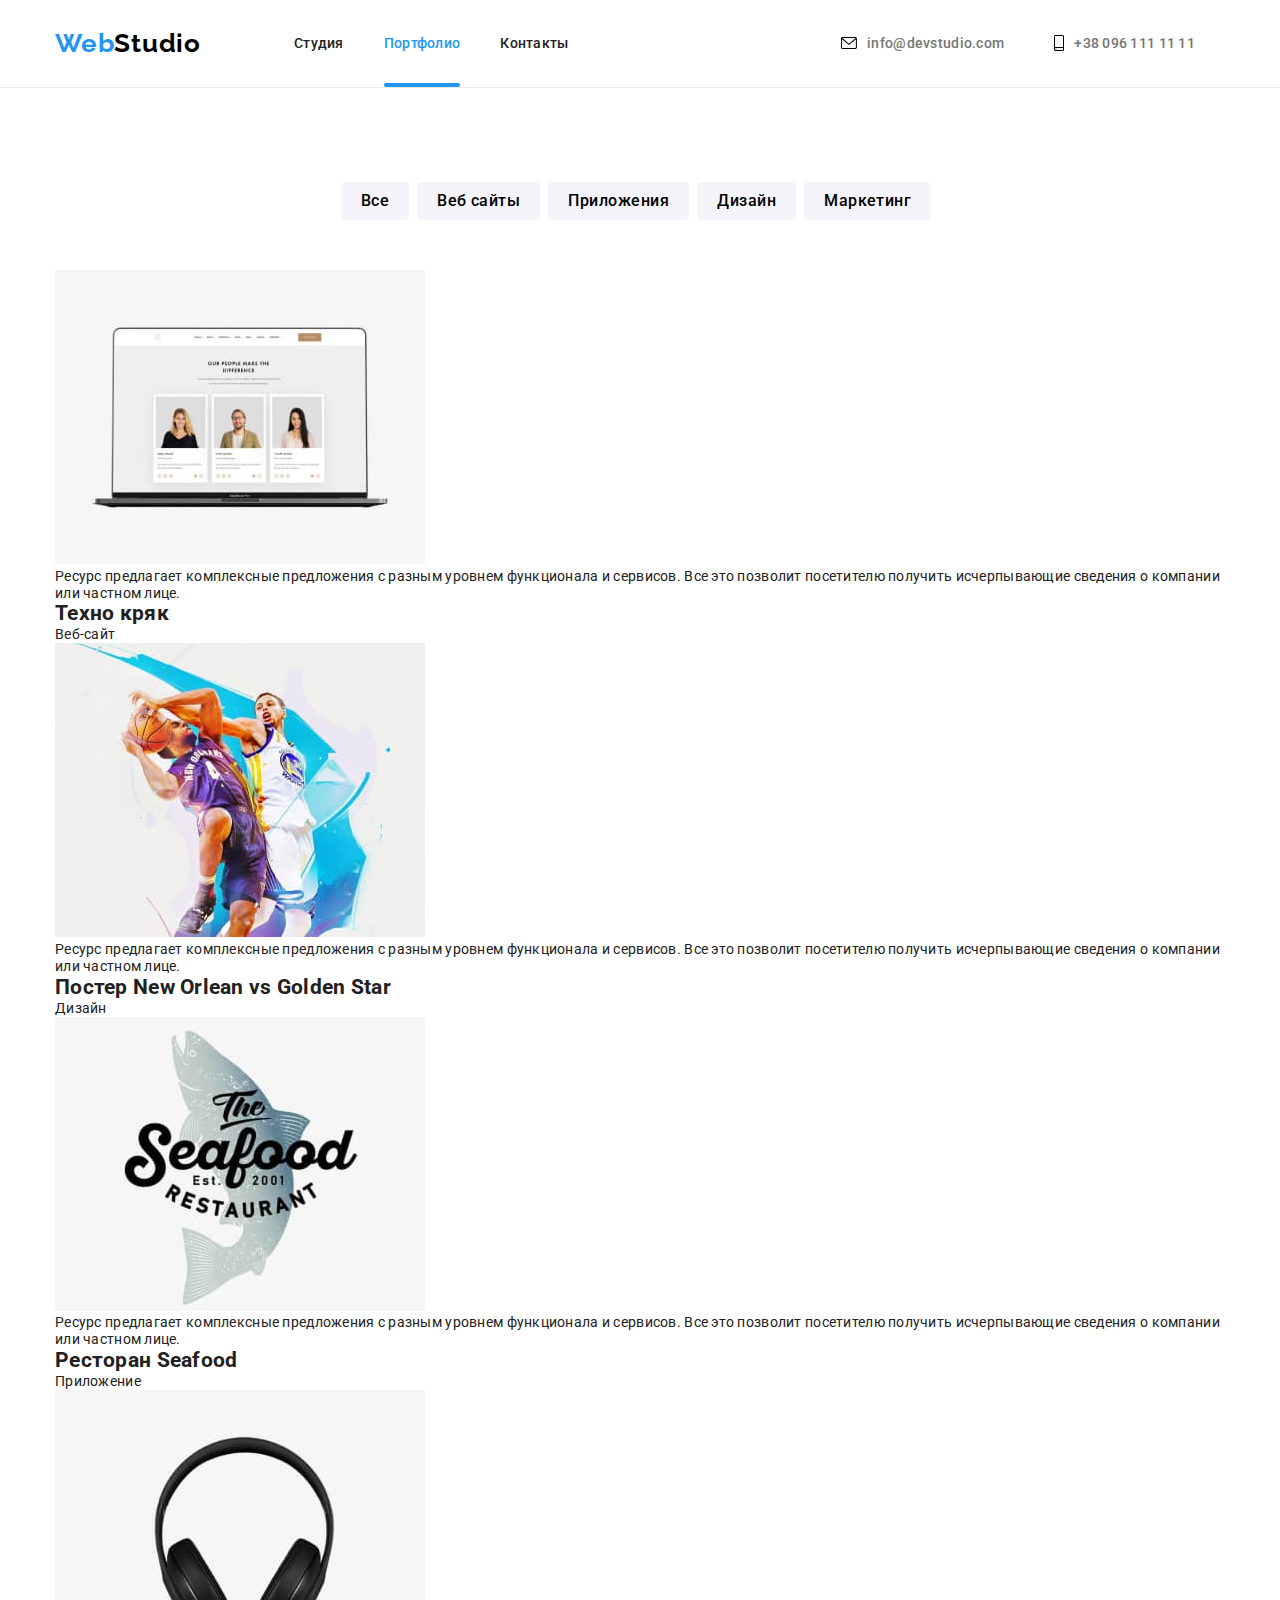
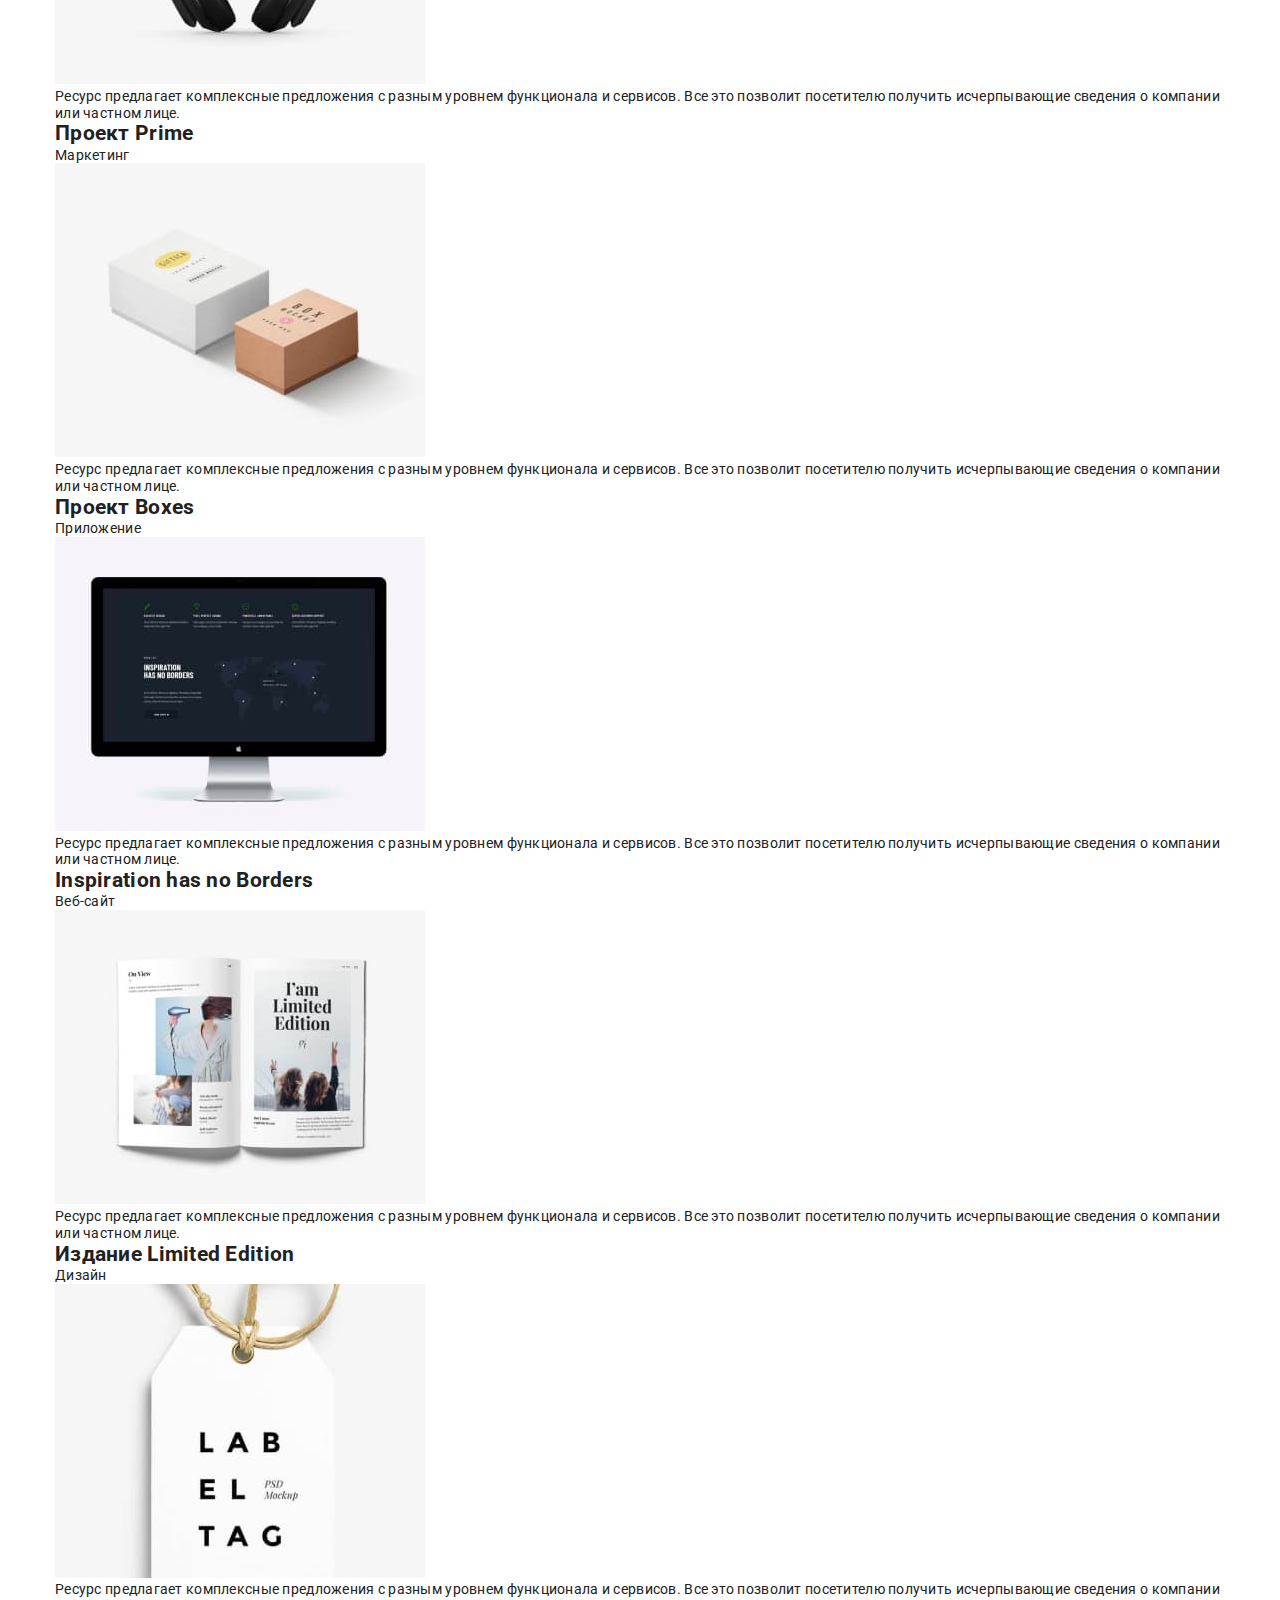
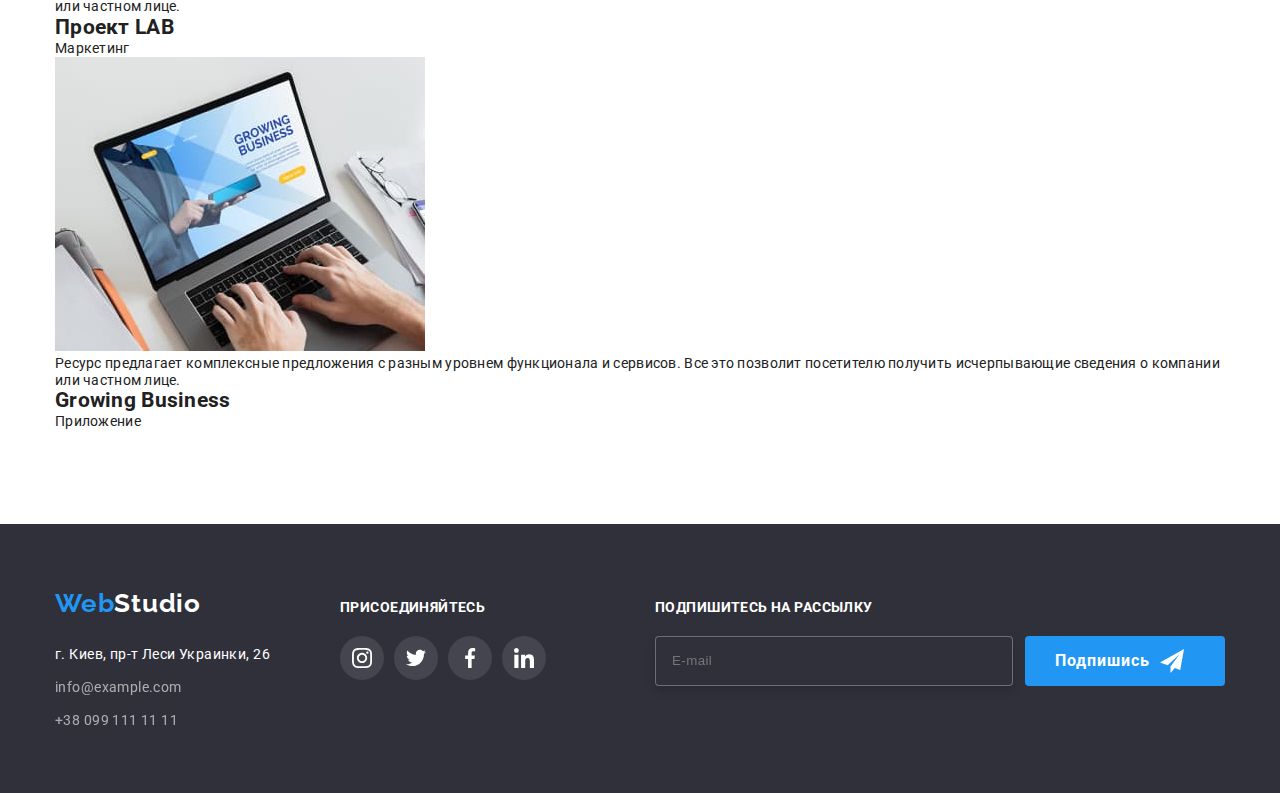
==== commit b57c6ac4: "рефакторинг стилей filter кнопок на странице portfolio" ====
--- a/portfolio.html
+++ b/portfolio.html
@@ -59,24 +59,24 @@
 
     <!-- Main -->
     <main class="main">
-        <section class="works section padding-top-but">
-            <div class="conainer">
-                <h1 class=" title hide hide--title">our works list</h1>
-                <ul class="filter-list">
-                    <li class="filter-link">
-                        <button type="button" class="filter-btn">Все</button>
-                    </li>
-                    <li class="filter-link">
-                        <button type="button" class="filter-btn">Веб сайты</button>
-                    </li>
-                    <li class="filter-link">
-                        <button type="button" class="filter-btn"> Приложения</button>
-                    </li>
-                    <li class="filter-link">
-                        <button type="button" class="filter-btn">Дизайн</button>
-                    </li>
-                    <li class="filter-link">
-                        <button type="button" class="filter-btn">Маркетинг</button>
+        <section class="section space-inside">
+            <div class="works container">
+                <h1 class="hide--title">our works list</h1>
+                <ul class="works__filter--list">
+                    <li class="works__filter--item">
+                        <button class="works__filter--btn" type="button">Все</button>
+                    </li>
+                    <li class="works__filter--item">
+                        <button class="works__filter--btn" type="button">Веб сайты</button>
+                    </li>
+                    <li class="works__filter--item">
+                        <button class="works__filter--btn" type="button"> Приложения</button>
+                    </li>
+                    <li class="works__filter--item">
+                        <button class="works__filter--btn" type="button">Дизайн</button>
+                    </li>
+                    <li class="works__filter--item">
+                        <button class="works__filter--btn" type="button">Маркетинг</button>
                     </li>
                 </ul>
             </div>
--- a/css/main.min.css
+++ b/css/main.min.css
@@ -1,2 +1,2 @@
-html{-webkit-box-sizing:border-box;box-sizing:border-box;line-height:0}*,*::before,*::after{-webkit-box-sizing:inherit;box-sizing:inherit;padding:0;margin:0}body{font-family:"Roboto", "sans-serif";color:#212121}ul{list-style:none;margin:0}h1,h2,h3,h4,h5,h6,p{margin:0}.link,.nav__link{text-decoration:none;list-style:none;color:#212121;font-size:14px;line-height:1.2;letter-spacing:0.02em}.active::after{content:"";display:block;position:absolute;bottom:0;left:0;width:100%;height:4px;background-color:#2196f3;border-radius:2px}.active{color:#2196f3}.container{width:1200px;margin:0 auto;padding-right:15px;padding-left:15px}.btn{padding:0 30px;width:200px;height:50px;font-weight:700;font-size:16px;line-height:1.9;border-radius:4px;border:none;font-family:inherit;letter-spacing:0.06em;background-color:#2196f3;color:#fff}.btn:hover,.btn:focus{cursor:pointer}.hide--title{position:absolute;width:1px;height:1px;margin:-1px;border:0;padding:0;white-space:nowrap;-webkit-clip-path:inset(100%);clip-path:inset(100%);clip:rect(0 0 0 0);overflow:hidden}.space-inside{padding:94px 0}.title{text-align:center;font-size:36px;line-height:1.2;font-weight:700;letter-spacing:0.03em;color:var(--black)}.header{border-bottom:1px solid #ececec;padding:24px 0}.header__nav{-webkit-box-align:center;-ms-flex-align:center;align-items:center;display:-webkit-box;display:-ms-flexbox;display:flex}.header__logo{margin-right:93px;text-decoration:none;font-size:26px;font-weight:700;font-family:"Raleway", sans-serif;color:#2196f3;line-height:1.5;letter-spacing:0.03em}.header__logo--span{color:#000}.nav{-webkit-box-align:center;-ms-flex-align:center;align-items:center;display:-webkit-box;display:-ms-flexbox;display:flex;margin:0;padding:0}.nav__item:not(:last-child){margin-right:40px}.nav__link{position:relative;padding-top:36px;padding-bottom:36px;font-weight:500;-webkit-transition:color 250ms cubic-bezier(0.4, 0, 0.2, 1);transition:color 250ms cubic-bezier(0.4, 0, 0.2, 1)}.nav__icon:hover,.nav__icon:focus,.nav__link:hover,.nav__link:focus{cursor:pointer;color:#2196f3;fill:#2196f3}.auth{display:-webkit-box;display:-ms-flexbox;display:flex;margin:0 0 0 auto;list-style:none;-webkit-box-align:center;-ms-flex-align:center;align-items:center}.auth__link+.link{margin-right:30px;padding-left:50px}.auth__icon{display:-webkit-box;display:-ms-flexbox;display:flex;-webkit-box-align:center;-ms-flex-align:center;align-items:center;letter-spacing:0.02em;font-weight:500;color:#757575;text-decoration:none;-webkit-transition:color 250ms cubic-bezier(0.4, 0, 0.2, 1),fill 250ms cubic-bezier(0.4, 0, 0.2, 1);transition:color 250ms cubic-bezier(0.4, 0, 0.2, 1),fill 250ms cubic-bezier(0.4, 0, 0.2, 1)}.auth__icon:hover,.auth__icon:focus,.auth__link:hover,.auth__link:focus{cursor:pointer;color:#2196f3;fill:#2196f3}.auth__mail--icon,.auth__phone--icon{margin:0 10px 0 0}.hero{padding:200px 0 200px 0;text-align:center;color:#fff}.hero__title{text-transform:uppercase;letter-spacing:0.06em;font-weight:900;font-size:44px;line-height:1.4;width:696px;margin:0 auto 30px auto}.overlay{background-image:-webkit-gradient(linear, left top, right top, from(rgba(47,48,58,0.4)), to(rgba(47,48,58,0.4))),url("../images/header/headerBG.jpg");background-image:linear-gradient(to right, rgba(47,48,58,0.4), rgba(47,48,58,0.4)),url("../images/header/headerBG.jpg");background-repeat:no-repeat;min-height:600px;max-width:1600px;margin-left:auto;margin-right:auto;background-size:cover;background-position:center;background-repeat:no-repeat}.backdrop{position:fixed;display:-webkit-box;display:-ms-flexbox;display:flex;-webkit-box-pack:center;-ms-flex-pack:center;justify-content:center;top:0;left:0;width:100%;height:100%;background-color:rgba(39,39,39,0.5);-webkit-transition:opacity 250ms cubic-bezier(0.4, 0, 0.2, 1);transition:opacity 250ms cubic-bezier(0.4, 0, 0.2, 1)}.backdrop.is-hidden{visibility:hidden;opacity:0;pointer-events:none}.form{display:-webkit-box;display:-ms-flexbox;display:flex;-webkit-box-orient:vertical;-webkit-box-direction:normal;-ms-flex-direction:column;flex-direction:column;margin:0 auto;width:528px;padding:40px;position:absolute;top:50%;left:50%;-webkit-transform:translate(-50%, -50%);transform:translate(-50%, -50%);text-align:left;background-color:#fff;-webkit-box-shadow:0px 1px 3px rgba(0,0,0,0.12),0px 1px 1px rgba(0,0,0,0.14),0px 2px 1px rgba(0,0,0,0.2);box-shadow:0px 1px 3px rgba(0,0,0,0.12),0px 1px 1px rgba(0,0,0,0.14),0px 2px 1px rgba(0,0,0,0.2);border-radius:4px;color:#000}.form__descr{margin:0 0 12px 0;font-weight:700;font-size:20px;line-height:1.2;letter-spacing:0.03em;color:#212121}.form__field{position:relative;display:-webkit-box;display:-ms-flexbox;display:flex;-webkit-box-orient:vertical;-webkit-box-direction:normal;-ms-flex-direction:column;flex-direction:column;margin:0 0 10px 0}.form .icon__form{position:absolute;left:15px;bottom:15px;-webkit-transition:fill 250ms cubic-bezier(0.4, 0, 0.2, 1);transition:fill 250ms cubic-bezier(0.4, 0, 0.2, 1)}.form__label{line-height:1.2;font-size:12px;letter-spacing:0.01em;color:#757575}.form__label:not(:last-child){margin:0 0 4px 0}.form__input{margin:0;padding:11px 12px 11px 42px;outline:1px solid rgba(33,33,33,0.2);border-radius:4px;border:none;-webkit-transition:outline 250ms cubic-bezier(0.4, 0, 0.2, 1);transition:outline 250ms cubic-bezier(0.4, 0, 0.2, 1)}.form__input:hover,.form__input:focus{cursor:pointer;outline:1px solid #2196f3}.form__input:focus ~ .icon__form,.form__input:hover ~ .icon__form{fill:#2196f3}.form .comment{margin:0 0 20px 0}.form__textarea{padding:12px 16px;height:120px;line-height:1.2;letter-spacing:0.01em;resize:none;outline:1px solid rgba(33,33,33,0.2);border-radius:4px;border:none;-webkit-transition:outline 250ms cubic-bezier(0.4, 0, 0.2, 1);transition:outline 250ms cubic-bezier(0.4, 0, 0.2, 1)}.form__textarea:hover,.form__form-textarea:focus{outline:1px solid #2196f3}.form__textarea::-webkit-input-placeholder{font-size:12px;line-height:1.2;letter-spacing:0.01em;color:rgba(117,117,117,0.5)}.form__textarea:-ms-input-placeholder{font-size:12px;line-height:1.2;letter-spacing:0.01em;color:rgba(117,117,117,0.5)}.form__textarea::-ms-input-placeholder{font-size:12px;line-height:1.2;letter-spacing:0.01em;color:rgba(117,117,117,0.5)}.form__textarea::placeholder{font-size:12px;line-height:1.2;letter-spacing:0.01em;color:rgba(117,117,117,0.5)}.form__submit{margin:0 auto;-webkit-box-shadow:0px 1px 3px rgba(0,0,0,0.12),0px 1px 1px rgba(0,0,0,0.14),0px 2px 1px rgba(0,0,0,0.2);box-shadow:0px 1px 3px rgba(0,0,0,0.12),0px 1px 1px rgba(0,0,0,0.14),0px 2px 1px rgba(0,0,0,0.2)}.form__btn--close{position:absolute;width:30px;height:30px;font-size:18px;top:8px;right:8px;border:1px solid rgba(0,0,0,0.1);border-radius:50%;background-color:transparent;-webkit-transition:fill 250ms cubic-bezier(0.4, 0, 0.2, 1);transition:fill 250ms cubic-bezier(0.4, 0, 0.2, 1)}.form__btn--close:hover,.form__btn--close:focus{cursor:pointer;fill:#2196f3}.checkbox{padding:0 0 0 1.2em;display:-webkit-box;display:-ms-flexbox;display:flex;text-align:center;-webkit-box-orient:horizontal;-webkit-box-direction:normal;-ms-flex-direction:row;flex-direction:row;margin:0 auto 30px auto}.checkbox__check{-webkit-appearance:none;-moz-appearance:none;appearance:none}.checkbox__check:hover+.checkbox__span,.checkbox__check:focus+.checkbox__span,.checkbox__span:hover,.checkbox__span:focus{background-image:url(../images/check/checkHover.svg)}.checkbox__span{position:absolute;top:50%;-webkit-transform:translateY(-50%);transform:translateY(-50%);margin:0 8px 0 0;margin:0 0 0 -1.2em;width:1em;height:1em;background-image:url(../images/check/check.svg);background-color:#fff}.checkbox__check:checked+.checkbox__span{background-image:url(../images/check/checked.svg)}.checkbox .agreement{margin:0 0 0 8px;font-size:14px;line-height:1.71;letter-spacing:0.03em}.checkbox .agreement:hover{cursor:pointer}.checkbox .agreement-terms{color:#2196f3}.benefits__list{display:-webkit-box;display:-ms-flexbox;display:flex;-webkit-box-pack:justify;-ms-flex-pack:justify;justify-content:space-between;padding:0}.benefits__item:not(:last-child){margin-right:30px}.benefits__icon--wrapper{display:-webkit-box;display:-ms-flexbox;display:flex;-webkit-box-pack:center;-ms-flex-pack:center;justify-content:center;-webkit-box-align:center;-ms-flex-align:center;align-items:center;text-align:center;height:120px;margin-bottom:30px;border-radius:4px;background-color:#f5f4fa}.benefits .icon{width:70px;height:70px}.benefits__title{margin:0 0 10px 0;font-size:14px;line-height:1.2;font-weight:700;letter-spacing:0.03em;text-transform:uppercase;color:#212121}.benefits__descr{font-size:14px;line-height:1.7;color:#757575;letter-spacing:0.03em}.activity{padding-bottom:94px}.activity__list{margin:50px auto 0 auto;display:-webkit-box;display:-ms-flexbox;display:flex;-webkit-box-pack:justify;-ms-flex-pack:justify;justify-content:space-between;padding:0}.activity__item{width:370px;position:relative;z-index:-1}.activity__item:not(:last-child){margin-right:30px}.activity__image{display:block}.activity__label{position:absolute;bottom:0;width:100%;min-height:70px;background-color:rgba(47,48,58,0.8);color:#fff;display:-webkit-box;display:-ms-flexbox;display:flex;-webkit-box-pack:center;-ms-flex-pack:center;justify-content:center;-webkit-box-align:center;-ms-flex-align:center;align-items:center;font-weight:700;line-height:1.2;letter-spacing:0.03em;text-transform:uppercase}.team{background-color:#f5f4fa}.team__list{display:-webkit-box;display:-ms-flexbox;display:flex;-webkit-box-pack:justify;-ms-flex-pack:justify;justify-content:space-between;padding:0;margin:50px 0 0 0}.team__card{-webkit-box-shadow:0px 1px 3px rgba(0,0,0,0.12),0px 1px 1px rgba(0,0,0,0.14),0px 2px 1px rgba(0,0,0,0.2);box-shadow:0px 1px 3px rgba(0,0,0,0.12),0px 1px 1px rgba(0,0,0,0.14),0px 2px 1px rgba(0,0,0,0.2);border-radius:0 0 4px 4px;list-style:none}.team__card>img{display:block}.team__card--wrapper{padding:30px;border-radius:0 0 4px 4px;text-align:center;background-color:#fff}.team__member{margin:0 0 10px 0;font-weight:500;font-size:16px;line-height:1.2;letter-spacing:0.03em;color:#212121}.team__member--descr{font-weight:400;font-size:16px;line-height:1.2;margin-bottom:16px;letter-spacing:0.03em}.team__contacts--list{display:-webkit-box;display:-ms-flexbox;display:flex;-webkit-box-pack:justify;-ms-flex-pack:justify;justify-content:space-between;-webkit-padding-start:0px;padding-inline-start:0px}.team__contacts--link{display:block;padding:12px;background-color:transparent;border-radius:50%;fill:#afb1b8;-webkit-transition:fill 250ms cubic-bezier(0.4, 0, 0.2, 1),background-color 250ms cubic-bezier(0.4, 0, 0.2, 1);transition:fill 250ms cubic-bezier(0.4, 0, 0.2, 1),background-color 250ms cubic-bezier(0.4, 0, 0.2, 1)}.team__social--link{width:20px;height:20px;display:block}.team__contacts--link:hover,.team__contacts--link:focus{cursor:pointer;fill:#fff;background-color:#2196f3}.client__list{display:-webkit-box;display:-ms-flexbox;display:flex;-webkit-box-pack:justify;-ms-flex-pack:justify;justify-content:space-between;padding:0;margin:50px 0 0 0}.client__link{display:-webkit-box;display:-ms-flexbox;display:flex;-webkit-box-pack:center;-ms-flex-pack:center;justify-content:center;-webkit-box-align:center;-ms-flex-align:center;align-items:center;width:170px;min-height:90px;border-radius:4px;fill:#afb1b8;border:1px solid #afb1b8;-webkit-transition:fill 250ms cubic-bezier(0.4, 0, 0.2, 1),border 250ms cubic-bezier(0.4, 0, 0.2, 1);transition:fill 250ms cubic-bezier(0.4, 0, 0.2, 1),border 250ms cubic-bezier(0.4, 0, 0.2, 1)}.client__link:hover,.client__link:focus{cursor:pointer;fill:#2196f3;border:1px solid #2196f3}.client .client-label{width:50px;height:50px}.footer{padding:60px 0 60px 0;background-color:#2f303a}.footer__wrapper{display:-webkit-box;display:-ms-flexbox;display:flex;-webkit-box-align:baseline;-ms-flex-align:baseline;align-items:baseline}.footer__logo{text-decoration:none;font-size:26px;font-weight:700;letter-spacing:0.03em;line-height:1.5;color:#2196f3;font-family:"Raleway", sans-serif}.footer__logo>span{color:#fff}.footer__address{margin:20px 70px 0 0;line-height:1.7;display:-webkit-box;display:-ms-flexbox;display:flex;-webkit-box-orient:vertical;-webkit-box-direction:normal;-ms-flex-direction:column;flex-direction:column}.footer__address a{line-height:1.71;letter-spacing:0.03em}.footer__contact{font-size:14px;font-style:normal;-webkit-transition:color 250ms cubic-bezier(0.4, 0, 0.2, 1);transition:color 250ms cubic-bezier(0.4, 0, 0.2, 1)}.footer__contact:not(:last-child){margin-bottom:9px}.footer__contact:hover,.footer__contact:focus{color:#2196f3}.footer .mail,.footer .phone,.footer .location{opacity:0.6}.footer__address a{text-decoration:none;color:#fff}.footer__address--loc a:hover,.footer__address--loc a:focus{color:#2196f3}.join__title{color:#fff;text-transform:uppercase;font-weight:700;margin-bottom:20px;font-size:14px;line-height:1.2;letter-spacing:0.03em}.join__contacts--list{display:-webkit-box;display:-ms-flexbox;display:flex;padding:0}.join__contacts--item:not(:last-child){margin:0 10px 0 0}.join .team__contacts--link{fill:#fff;background:rgba(255,255,255,0.1)}.join .team__contacts--link:hover,.join .team__contacts--link:focus{cursor:pointer;fill:#fff;background-color:#2196f3}.subscribe{margin:0 0 0 auto}.subscribe__title{color:#fff;text-transform:uppercase;font-weight:700;margin-bottom:20px;font-size:14px;line-height:1.2;letter-spacing:0.03em}.subscribe__form--block{display:-webkit-box;display:-ms-flexbox;display:flex}.subscribe__input{padding:0 0 0 16px;margin:0 12px 0 0;width:358px;min-height:50px;line-height:1.4;letter-spacing:0.03em;color:rgba(255,255,255,0.6);background-color:#2f303a;border:1px solid rgba(255,255,255,0.3);-webkit-filter:drop-shadow(0px 4px 4px rgba(0,0,0,0.15));filter:drop-shadow(0px 4px 4px rgba(0,0,0,0.15));border-radius:4px}.subscribe__icon--subscribe{margin:0 0 0 10px;fill:#fff}.subscribe__btn{display:-webkit-box;display:-ms-flexbox;display:flex;-webkit-box-align:center;-ms-flex-align:center;align-items:center}
+html{-webkit-box-sizing:border-box;box-sizing:border-box;line-height:0}*,*::before,*::after{-webkit-box-sizing:inherit;box-sizing:inherit;padding:0;margin:0}body{font-family:"Roboto", "sans-serif";color:#212121}ul{list-style:none;margin:0}h1,h2,h3,h4,h5,h6,p{margin:0}.link,.nav__link{text-decoration:none;list-style:none;color:#212121;font-size:14px;line-height:1.2;letter-spacing:0.02em}.active::after{content:"";display:block;position:absolute;bottom:0;left:0;width:100%;height:4px;background-color:#2196f3;border-radius:2px}.active{color:#2196f3}.container{width:1200px;margin:0 auto;padding-right:15px;padding-left:15px}.btn{padding:0 30px;width:200px;height:50px;font-weight:700;font-size:16px;line-height:1.9;border-radius:4px;border:none;font-family:inherit;letter-spacing:0.06em;background-color:#2196f3;color:#fff}.btn:hover,.btn:focus{cursor:pointer}.hide--title{position:absolute;width:1px;height:1px;margin:-1px;border:0;padding:0;white-space:nowrap;-webkit-clip-path:inset(100%);clip-path:inset(100%);clip:rect(0 0 0 0);overflow:hidden}.space-inside{padding:94px 0}.title{text-align:center;font-size:36px;line-height:1.2;font-weight:700;letter-spacing:0.03em;color:var(--black)}.header{border-bottom:1px solid #ececec;padding:24px 0}.header__nav{-webkit-box-align:center;-ms-flex-align:center;align-items:center;display:-webkit-box;display:-ms-flexbox;display:flex}.header__logo{margin-right:93px;text-decoration:none;font-size:26px;font-weight:700;font-family:"Raleway", sans-serif;color:#2196f3;line-height:1.5;letter-spacing:0.03em}.header__logo--span{color:#000}.nav{-webkit-box-align:center;-ms-flex-align:center;align-items:center;display:-webkit-box;display:-ms-flexbox;display:flex;margin:0;padding:0}.nav__item:not(:last-child){margin-right:40px}.nav__link{position:relative;padding-top:36px;padding-bottom:36px;font-weight:500;-webkit-transition:color 250ms cubic-bezier(0.4, 0, 0.2, 1);transition:color 250ms cubic-bezier(0.4, 0, 0.2, 1)}.nav__icon:hover,.nav__icon:focus,.nav__link:hover,.nav__link:focus{cursor:pointer;color:#2196f3;fill:#2196f3}.auth{display:-webkit-box;display:-ms-flexbox;display:flex;margin:0 0 0 auto;list-style:none;-webkit-box-align:center;-ms-flex-align:center;align-items:center}.auth__link+.link{margin-right:30px;padding-left:50px}.auth__icon{display:-webkit-box;display:-ms-flexbox;display:flex;-webkit-box-align:center;-ms-flex-align:center;align-items:center;letter-spacing:0.02em;font-weight:500;color:#757575;text-decoration:none;-webkit-transition:color 250ms cubic-bezier(0.4, 0, 0.2, 1),fill 250ms cubic-bezier(0.4, 0, 0.2, 1);transition:color 250ms cubic-bezier(0.4, 0, 0.2, 1),fill 250ms cubic-bezier(0.4, 0, 0.2, 1)}.auth__icon:hover,.auth__icon:focus,.auth__link:hover,.auth__link:focus{cursor:pointer;color:#2196f3;fill:#2196f3}.auth__mail--icon,.auth__phone--icon{margin:0 10px 0 0}.hero{padding:200px 0 200px 0;text-align:center;color:#fff}.hero__title{text-transform:uppercase;letter-spacing:0.06em;font-weight:900;font-size:44px;line-height:1.4;width:696px;margin:0 auto 30px auto}.overlay{background-image:-webkit-gradient(linear, left top, right top, from(rgba(47,48,58,0.4)), to(rgba(47,48,58,0.4))),url("../images/header/headerBG.jpg");background-image:linear-gradient(to right, rgba(47,48,58,0.4), rgba(47,48,58,0.4)),url("../images/header/headerBG.jpg");background-repeat:no-repeat;min-height:600px;max-width:1600px;margin-left:auto;margin-right:auto;background-size:cover;background-position:center;background-repeat:no-repeat}.backdrop{position:fixed;display:-webkit-box;display:-ms-flexbox;display:flex;-webkit-box-pack:center;-ms-flex-pack:center;justify-content:center;top:0;left:0;width:100%;height:100%;background-color:rgba(39,39,39,0.5);-webkit-transition:opacity 250ms cubic-bezier(0.4, 0, 0.2, 1);transition:opacity 250ms cubic-bezier(0.4, 0, 0.2, 1)}.backdrop.is-hidden{visibility:hidden;opacity:0;pointer-events:none}.form{display:-webkit-box;display:-ms-flexbox;display:flex;-webkit-box-orient:vertical;-webkit-box-direction:normal;-ms-flex-direction:column;flex-direction:column;margin:0 auto;width:528px;padding:40px;position:absolute;top:50%;left:50%;-webkit-transform:translate(-50%, -50%);transform:translate(-50%, -50%);text-align:left;background-color:#fff;-webkit-box-shadow:0px 1px 3px rgba(0,0,0,0.12),0px 1px 1px rgba(0,0,0,0.14),0px 2px 1px rgba(0,0,0,0.2);box-shadow:0px 1px 3px rgba(0,0,0,0.12),0px 1px 1px rgba(0,0,0,0.14),0px 2px 1px rgba(0,0,0,0.2);border-radius:4px;color:#000}.form__descr{margin:0 0 12px 0;font-weight:700;font-size:20px;line-height:1.2;letter-spacing:0.03em;color:#212121}.form__field{position:relative;display:-webkit-box;display:-ms-flexbox;display:flex;-webkit-box-orient:vertical;-webkit-box-direction:normal;-ms-flex-direction:column;flex-direction:column;margin:0 0 10px 0}.form .icon__form{position:absolute;left:15px;bottom:15px;-webkit-transition:fill 250ms cubic-bezier(0.4, 0, 0.2, 1);transition:fill 250ms cubic-bezier(0.4, 0, 0.2, 1)}.form__label{line-height:1.2;font-size:12px;letter-spacing:0.01em;color:#757575}.form__label:not(:last-child){margin:0 0 4px 0}.form__input{margin:0;padding:11px 12px 11px 42px;outline:1px solid rgba(33,33,33,0.2);border-radius:4px;border:none;-webkit-transition:outline 250ms cubic-bezier(0.4, 0, 0.2, 1);transition:outline 250ms cubic-bezier(0.4, 0, 0.2, 1)}.form__input:hover,.form__input:focus{cursor:pointer;outline:1px solid #2196f3}.form__input:focus ~ .icon__form,.form__input:hover ~ .icon__form{fill:#2196f3}.form .comment{margin:0 0 20px 0}.form__textarea{padding:12px 16px;height:120px;line-height:1.2;letter-spacing:0.01em;resize:none;outline:1px solid rgba(33,33,33,0.2);border-radius:4px;border:none;-webkit-transition:outline 250ms cubic-bezier(0.4, 0, 0.2, 1);transition:outline 250ms cubic-bezier(0.4, 0, 0.2, 1)}.form__textarea:hover,.form__form-textarea:focus{outline:1px solid #2196f3}.form__textarea::-webkit-input-placeholder{font-size:12px;line-height:1.2;letter-spacing:0.01em;color:rgba(117,117,117,0.5)}.form__textarea:-ms-input-placeholder{font-size:12px;line-height:1.2;letter-spacing:0.01em;color:rgba(117,117,117,0.5)}.form__textarea::-ms-input-placeholder{font-size:12px;line-height:1.2;letter-spacing:0.01em;color:rgba(117,117,117,0.5)}.form__textarea::placeholder{font-size:12px;line-height:1.2;letter-spacing:0.01em;color:rgba(117,117,117,0.5)}.form__submit{margin:0 auto;-webkit-box-shadow:0px 1px 3px rgba(0,0,0,0.12),0px 1px 1px rgba(0,0,0,0.14),0px 2px 1px rgba(0,0,0,0.2);box-shadow:0px 1px 3px rgba(0,0,0,0.12),0px 1px 1px rgba(0,0,0,0.14),0px 2px 1px rgba(0,0,0,0.2)}.form__btn--close{position:absolute;width:30px;height:30px;font-size:18px;top:8px;right:8px;border:1px solid rgba(0,0,0,0.1);border-radius:50%;background-color:transparent;-webkit-transition:fill 250ms cubic-bezier(0.4, 0, 0.2, 1);transition:fill 250ms cubic-bezier(0.4, 0, 0.2, 1)}.form__btn--close:hover,.form__btn--close:focus{cursor:pointer;fill:#2196f3}.checkbox{padding:0 0 0 1.2em;display:-webkit-box;display:-ms-flexbox;display:flex;text-align:center;-webkit-box-orient:horizontal;-webkit-box-direction:normal;-ms-flex-direction:row;flex-direction:row;margin:0 auto 30px auto}.checkbox__check{-webkit-appearance:none;-moz-appearance:none;appearance:none}.checkbox__check:hover+.checkbox__span,.checkbox__check:focus+.checkbox__span,.checkbox__span:hover,.checkbox__span:focus{background-image:url(../images/check/checkHover.svg)}.checkbox__span{position:absolute;top:50%;-webkit-transform:translateY(-50%);transform:translateY(-50%);margin:0 8px 0 0;margin:0 0 0 -1.2em;width:1em;height:1em;background-image:url(../images/check/check.svg);background-color:#fff}.checkbox__check:checked+.checkbox__span{background-image:url(../images/check/checked.svg)}.checkbox .agreement{margin:0 0 0 8px;font-size:14px;line-height:1.71;letter-spacing:0.03em}.checkbox .agreement:hover{cursor:pointer}.checkbox .agreement-terms{color:#2196f3}.benefits__list{display:-webkit-box;display:-ms-flexbox;display:flex;-webkit-box-pack:justify;-ms-flex-pack:justify;justify-content:space-between;padding:0}.benefits__item:not(:last-child){margin-right:30px}.benefits__icon--wrapper{display:-webkit-box;display:-ms-flexbox;display:flex;-webkit-box-pack:center;-ms-flex-pack:center;justify-content:center;-webkit-box-align:center;-ms-flex-align:center;align-items:center;text-align:center;height:120px;margin-bottom:30px;border-radius:4px;background-color:#f5f4fa}.benefits .icon{width:70px;height:70px}.benefits__title{margin:0 0 10px 0;font-size:14px;line-height:1.2;font-weight:700;letter-spacing:0.03em;text-transform:uppercase;color:#212121}.benefits__descr{font-size:14px;line-height:1.7;color:#757575;letter-spacing:0.03em}.activity{padding-bottom:94px}.activity__list{margin:50px auto 0 auto;display:-webkit-box;display:-ms-flexbox;display:flex;-webkit-box-pack:justify;-ms-flex-pack:justify;justify-content:space-between;padding:0}.activity__item{width:370px;position:relative;z-index:-1}.activity__item:not(:last-child){margin-right:30px}.activity__image{display:block}.activity__label{position:absolute;bottom:0;width:100%;min-height:70px;background-color:rgba(47,48,58,0.8);color:#fff;display:-webkit-box;display:-ms-flexbox;display:flex;-webkit-box-pack:center;-ms-flex-pack:center;justify-content:center;-webkit-box-align:center;-ms-flex-align:center;align-items:center;font-weight:700;line-height:1.2;letter-spacing:0.03em;text-transform:uppercase}.team{background-color:#f5f4fa}.team__list{display:-webkit-box;display:-ms-flexbox;display:flex;-webkit-box-pack:justify;-ms-flex-pack:justify;justify-content:space-between;padding:0;margin:50px 0 0 0}.team__card{-webkit-box-shadow:0px 1px 3px rgba(0,0,0,0.12),0px 1px 1px rgba(0,0,0,0.14),0px 2px 1px rgba(0,0,0,0.2);box-shadow:0px 1px 3px rgba(0,0,0,0.12),0px 1px 1px rgba(0,0,0,0.14),0px 2px 1px rgba(0,0,0,0.2);border-radius:0 0 4px 4px;list-style:none}.team__card>img{display:block}.team__card--wrapper{padding:30px;border-radius:0 0 4px 4px;text-align:center;background-color:#fff}.team__member{margin:0 0 10px 0;font-weight:500;font-size:16px;line-height:1.2;letter-spacing:0.03em;color:#212121}.team__member--descr{font-weight:400;font-size:16px;line-height:1.2;margin-bottom:16px;letter-spacing:0.03em}.team__contacts--list{display:-webkit-box;display:-ms-flexbox;display:flex;-webkit-box-pack:justify;-ms-flex-pack:justify;justify-content:space-between;-webkit-padding-start:0px;padding-inline-start:0px}.team__contacts--link{display:block;padding:12px;background-color:transparent;border-radius:50%;fill:#afb1b8;-webkit-transition:fill 250ms cubic-bezier(0.4, 0, 0.2, 1),background-color 250ms cubic-bezier(0.4, 0, 0.2, 1);transition:fill 250ms cubic-bezier(0.4, 0, 0.2, 1),background-color 250ms cubic-bezier(0.4, 0, 0.2, 1)}.team__social--link{width:20px;height:20px;display:block}.team__contacts--link:hover,.team__contacts--link:focus{cursor:pointer;fill:#fff;background-color:#2196f3}.client__list{display:-webkit-box;display:-ms-flexbox;display:flex;-webkit-box-pack:justify;-ms-flex-pack:justify;justify-content:space-between;padding:0;margin:50px 0 0 0}.client__link{display:-webkit-box;display:-ms-flexbox;display:flex;-webkit-box-pack:center;-ms-flex-pack:center;justify-content:center;-webkit-box-align:center;-ms-flex-align:center;align-items:center;width:170px;min-height:90px;border-radius:4px;fill:#afb1b8;border:1px solid #afb1b8;-webkit-transition:fill 250ms cubic-bezier(0.4, 0, 0.2, 1),border 250ms cubic-bezier(0.4, 0, 0.2, 1);transition:fill 250ms cubic-bezier(0.4, 0, 0.2, 1),border 250ms cubic-bezier(0.4, 0, 0.2, 1)}.client__link:hover,.client__link:focus{cursor:pointer;fill:#2196f3;border:1px solid #2196f3}.client .client-label{width:50px;height:50px}.footer{padding:60px 0 60px 0;background-color:#2f303a}.footer__wrapper{display:-webkit-box;display:-ms-flexbox;display:flex;-webkit-box-align:baseline;-ms-flex-align:baseline;align-items:baseline}.footer__logo{text-decoration:none;font-size:26px;font-weight:700;letter-spacing:0.03em;line-height:1.5;color:#2196f3;font-family:"Raleway", sans-serif}.footer__logo>span{color:#fff}.footer__address{margin:20px 70px 0 0;line-height:1.7;display:-webkit-box;display:-ms-flexbox;display:flex;-webkit-box-orient:vertical;-webkit-box-direction:normal;-ms-flex-direction:column;flex-direction:column}.footer__address a{line-height:1.71;letter-spacing:0.03em}.footer__contact{font-size:14px;font-style:normal;-webkit-transition:color 250ms cubic-bezier(0.4, 0, 0.2, 1);transition:color 250ms cubic-bezier(0.4, 0, 0.2, 1)}.footer__contact:not(:last-child){margin-bottom:9px}.footer__contact:hover,.footer__contact:focus{color:#2196f3}.footer .mail,.footer .phone,.footer .location{opacity:0.6}.footer__address a{text-decoration:none;color:#fff}.footer__address--loc a:hover,.footer__address--loc a:focus{color:#2196f3}.join__title{color:#fff;text-transform:uppercase;font-weight:700;margin-bottom:20px;font-size:14px;line-height:1.2;letter-spacing:0.03em}.join__contacts--list{display:-webkit-box;display:-ms-flexbox;display:flex;padding:0}.join__contacts--item:not(:last-child){margin:0 10px 0 0}.join .team__contacts--link{fill:#fff;background:rgba(255,255,255,0.1)}.join .team__contacts--link:hover,.join .team__contacts--link:focus{cursor:pointer;fill:#fff;background-color:#2196f3}.subscribe{margin:0 0 0 auto}.subscribe__title{color:#fff;text-transform:uppercase;font-weight:700;margin-bottom:20px;font-size:14px;line-height:1.2;letter-spacing:0.03em}.subscribe__form--block{display:-webkit-box;display:-ms-flexbox;display:flex}.subscribe__input{padding:0 0 0 16px;margin:0 12px 0 0;width:358px;min-height:50px;line-height:1.4;letter-spacing:0.03em;color:rgba(255,255,255,0.6);background-color:#2f303a;border:1px solid rgba(255,255,255,0.3);-webkit-filter:drop-shadow(0px 4px 4px rgba(0,0,0,0.15));filter:drop-shadow(0px 4px 4px rgba(0,0,0,0.15));border-radius:4px}.subscribe__icon--subscribe{margin:0 0 0 10px;fill:#fff}.subscribe__btn{display:-webkit-box;display:-ms-flexbox;display:flex;-webkit-box-align:center;-ms-flex-align:center;align-items:center}.works__filter--list{display:-webkit-box;display:-ms-flexbox;display:flex;-webkit-box-pack:center;-ms-flex-pack:center;justify-content:center;margin:0 0 50px 0;padding:0}.works__filter--item:not(last-child){margin-right:8px}.works__filter--btn{font-family:inherit;font-size:16px;font-weight:500;line-height:1.62;letter-spacing:0.03em;border-radius:4px;border:none;padding:6px 20px;background-color:#f5f4fa;-webkit-transition:background-color 250ms cubic-bezier(0.4, 0, 0.2, 1),color 250ms cubic-bezier(0.4, 0, 0.2, 1),-webkit-box-shadow 250ms cubic-bezier(0.4, 0, 0.2, 1);transition:background-color 250ms cubic-bezier(0.4, 0, 0.2, 1),color 250ms cubic-bezier(0.4, 0, 0.2, 1),-webkit-box-shadow 250ms cubic-bezier(0.4, 0, 0.2, 1);transition:background-color 250ms cubic-bezier(0.4, 0, 0.2, 1),box-shadow 250ms cubic-bezier(0.4, 0, 0.2, 1),color 250ms cubic-bezier(0.4, 0, 0.2, 1);transition:background-color 250ms cubic-bezier(0.4, 0, 0.2, 1),box-shadow 250ms cubic-bezier(0.4, 0, 0.2, 1),color 250ms cubic-bezier(0.4, 0, 0.2, 1),-webkit-box-shadow 250ms cubic-bezier(0.4, 0, 0.2, 1)}.works__filter--btn:hover,.works__filter--btn:focus{cursor:pointer;background-color:#2196f3;color:#fff;-webkit-box-shadow:0px 3px 1px rgba(0,0,0,0.1),0px 1px 2px rgba(0,0,0,0.08),0px 2px 2px rgba(0,0,0,0.12);box-shadow:0px 3px 1px rgba(0,0,0,0.1),0px 1px 2px rgba(0,0,0,0.08),0px 2px 2px rgba(0,0,0,0.12)}
 /*# sourceMappingURL=main.min.css.map */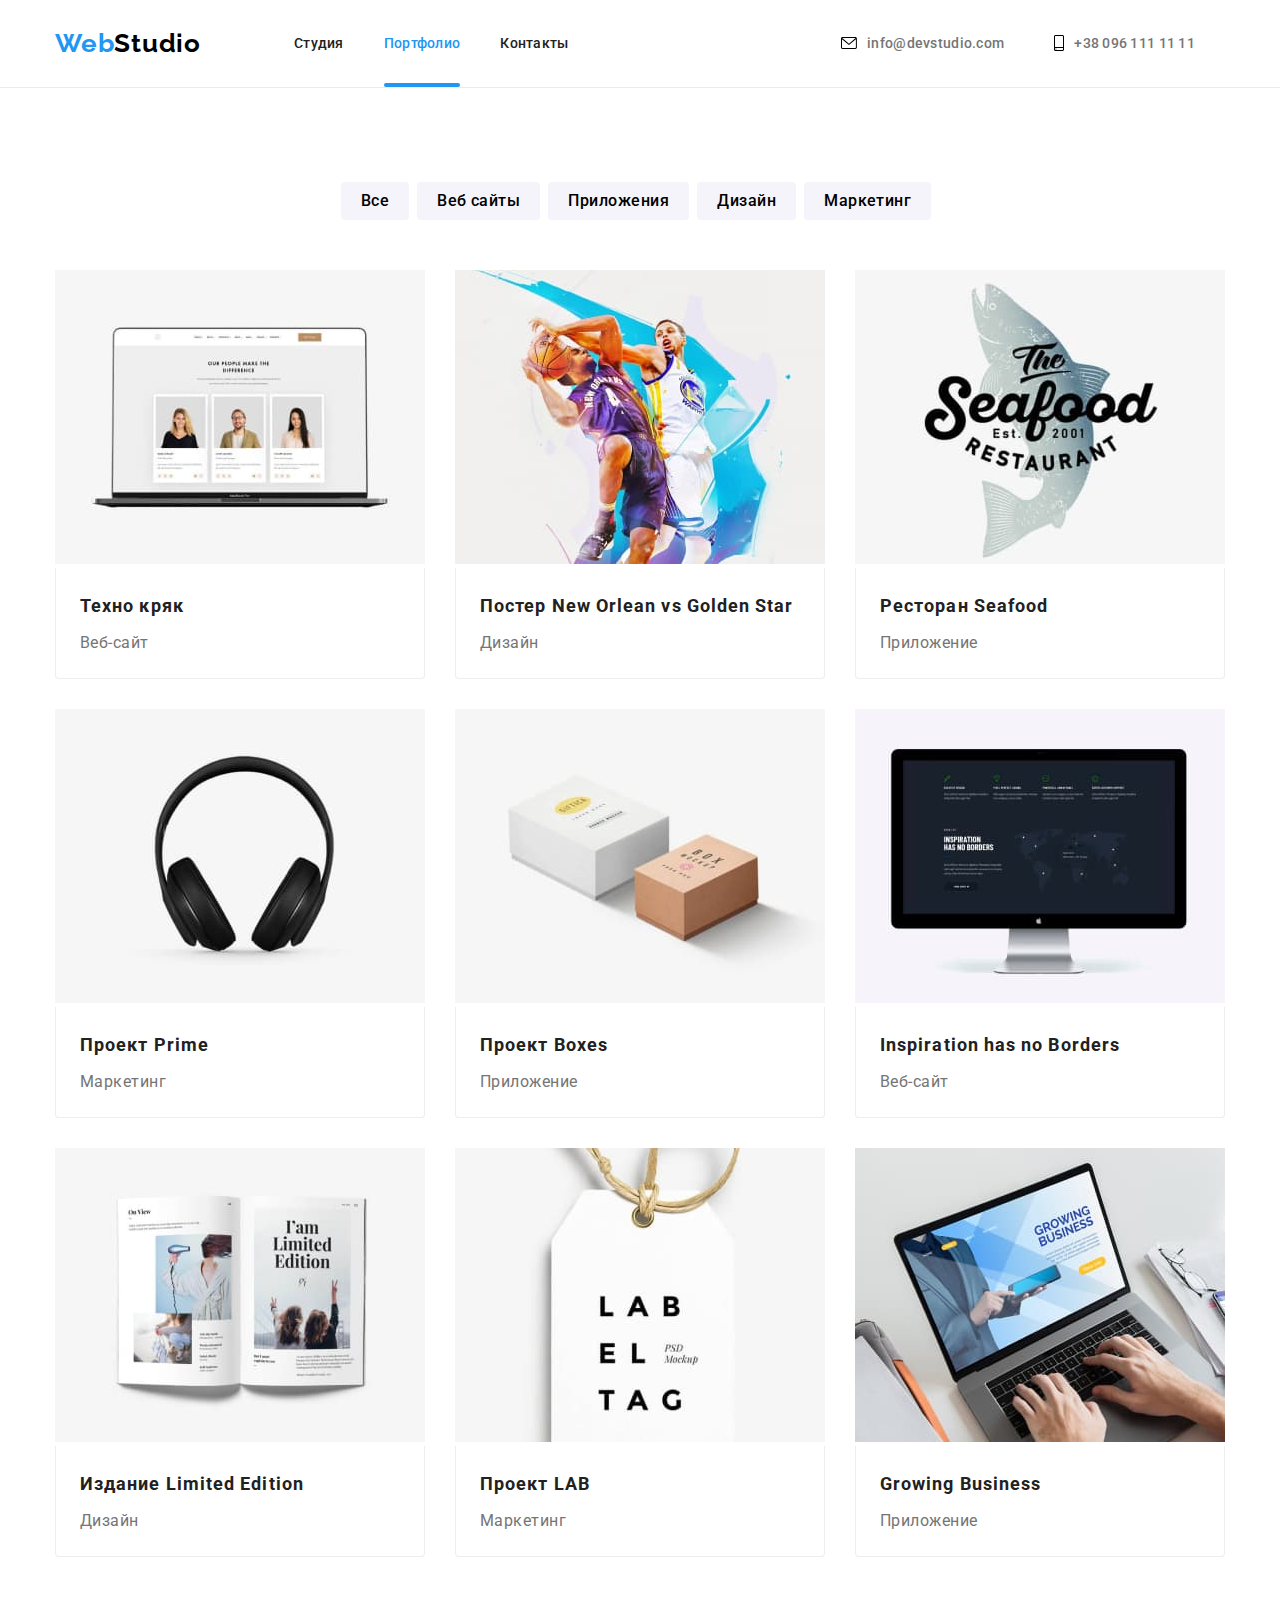
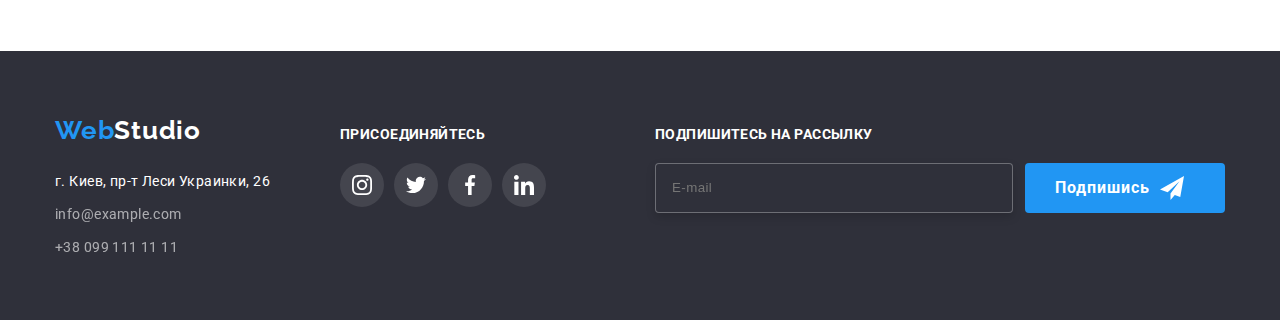
==== commit b1eee5d0: "рефакторинг стилей works секции" ====
--- a/portfolio.html
+++ b/portfolio.html
@@ -60,135 +60,135 @@
     <!-- Main -->
     <main class="main">
         <section class="section space-inside">
+            <div class="filter container">
+                <h1 class="hide--title">our works list</h1>
+                <ul class="filter__list">
+                    <li class="filter__item">
+                        <button class="filter__btn" type="button">Все</button>
+                    </li>
+                    <li class="filter__item">
+                        <button class="filter__btn" type="button">Веб сайты</button>
+                    </li>
+                    <li class="filter__item">
+                        <button class="filter__btn" type="button"> Приложения</button>
+                    </li>
+                    <li class="filter__item">
+                        <button class="filter__btn" type="button">Дизайн</button>
+                    </li>
+                    <li class="filter__item">
+                        <button class="filter__btn" type="button">Маркетинг</button>
+                    </li>
+                </ul>
+            </div>
+
             <div class="works container">
-                <h1 class="hide--title">our works list</h1>
-                <ul class="works__filter--list">
-                    <li class="works__filter--item">
-                        <button class="works__filter--btn" type="button">Все</button>
-                    </li>
-                    <li class="works__filter--item">
-                        <button class="works__filter--btn" type="button">Веб сайты</button>
-                    </li>
-                    <li class="works__filter--item">
-                        <button class="works__filter--btn" type="button"> Приложения</button>
-                    </li>
-                    <li class="works__filter--item">
-                        <button class="works__filter--btn" type="button">Дизайн</button>
-                    </li>
-                    <li class="works__filter--item">
-                        <button class="works__filter--btn" type="button">Маркетинг</button>
-                    </li>
-                </ul>
-            </div>
-
-            <div class="container">
-                <ul class="works-list">
-                    <li class="work-link link">
-                        <div class="work-wrapper">
-                            <img class="work-image" src="./images/out-works/w1.jpg" alt="веб сайт">
-                            <p class="work-descr">
-                                Ресурс предлагает комплексные предложения с разным уровнем функционала и сервисов. Все это позволит посетителю получить исчерпывающие сведения о компании или частном лице.
-                            </p>
-                        </div>
-                        <div class="work-title">
-                            <h2 class="work-item-title">Техно кряк</h2>
-                            <p class="work-item-subtitle">Веб-сайт</p>
-                        </div>
-                    </li>
-                    <li class="work-link link">
-                        <div class="work-wrapper">
-                            <img class="work-image" src="./images/out-works/w2.jpg" alt="веб сайт">
-                            <p class="work-descr">
-                                Ресурс предлагает комплексные предложения с разным уровнем функционала и сервисов. Все это позволит посетителю получить исчерпывающие сведения о компании или частном лице.
-                            </p>
-                        </div>
-                        <div class="work-title">
-                            <h2 class="work-item-title">Постер New Orlean vs Golden Star</h2>
-                            <p class="work-item-subtitle">Дизайн</p>
-                        </div>
-                    </li>
-                    <li class="work-link link">
-                        <div class="work-wrapper">
-                            <img class="work-image" src="./images/out-works/w3.jpg" alt="веб сайт">
-                            <p class="work-descr">
-                                Ресурс предлагает комплексные предложения с разным уровнем функционала и сервисов. Все это позволит посетителю получить исчерпывающие сведения о компании или частном лице.
-                            </p>
-                        </div>
-                        <div class="work-title">
-                            <h2 class="work-item-title">Ресторан Seafood</h2>
-                            <p class="work-item-subtitle">Приложение</p>
-                        </div>
-                    </li>
-                    <li class="work-link link">
-                        <div class="work-wrapper">
-                            <img class="work-image" src="./images/out-works/w4.jpg" alt="веб сайт">
-                            <p class="work-descr">
-                                Ресурс предлагает комплексные предложения с разным уровнем функционала и сервисов. Все это позволит посетителю получить исчерпывающие сведения о компании или частном лице.
-                            </p>
-                        </div>
-                        <div class="work-title">
-                            <h2 class="work-item-title">Проект Prime</h2>
-                            <p class="work-item-subtitle">Маркетинг</p>
-                        </div>
-                    </li>
-                    <li class="work-link link">
-                        <div class="work-wrapper">
-                            <img class="work-image" src="./images/out-works/w5.jpg" alt="веб сайт">
-                            <p class="work-descr">
-                                Ресурс предлагает комплексные предложения с разным уровнем функционала и сервисов. Все это позволит посетителю получить исчерпывающие сведения о компании или частном лице.
-                            </p>
-                        </div>
-                        <div class="work-title">
-                            <h2 class="work-item-title">Проект Boxes</h2>
-                            <p class="work-item-subtitle">Приложение</p>
+                <ul class="works__list">
+                    <li class="works__item link">
+                        <div class="works__wrapper">
+                            <img class="work__image" src="./images/out-works/w1.jpg" alt="веб сайт">
+                            <p class="works__descr">
+                                Ресурс предлагает комплексные предложения с разным уровнем функционала и сервисов. Все это позволит посетителю получить исчерпывающие сведения о компании или частном лице.
+                            </p>
+                        </div>
+                        <div class="works__title">
+                            <h2 class="works__title--item">Техно кряк</h2>
+                            <p class="works__subtitle">Веб-сайт</p>
+                        </div>
+                    </li>
+                    <li class="works__item link">
+                        <div class="works__wrapper">
+                            <img class="work__image" src="./images/out-works/w2.jpg" alt="веб сайт">
+                            <p class="works__descr">
+                                Ресурс предлагает комплексные предложения с разным уровнем функционала и сервисов. Все это позволит посетителю получить исчерпывающие сведения о компании или частном лице.
+                            </p>
+                        </div>
+                        <div class="works__title">
+                            <h2 class="works__title--item">Постер New Orlean vs Golden Star</h2>
+                            <p class="works__subtitle">Дизайн</p>
+                        </div>
+                    </li>
+                    <li class="works__item link">
+                        <div class="works__wrapper">
+                            <img class="work__image" src="./images/out-works/w3.jpg" alt="веб сайт">
+                            <p class="works__descr">
+                                Ресурс предлагает комплексные предложения с разным уровнем функционала и сервисов. Все это позволит посетителю получить исчерпывающие сведения о компании или частном лице.
+                            </p>
+                        </div>
+                        <div class="works__title">
+                            <h2 class="works__title--item">Ресторан Seafood</h2>
+                            <p class="works__subtitle">Приложение</p>
+                        </div>
+                    </li>
+                    <li class="works__item link">
+                        <div class="works__wrapper">
+                            <img class="work__image" src="./images/out-works/w4.jpg" alt="веб сайт">
+                            <p class="works__descr">
+                                Ресурс предлагает комплексные предложения с разным уровнем функционала и сервисов. Все это позволит посетителю получить исчерпывающие сведения о компании или частном лице.
+                            </p>
+                        </div>
+                        <div class="works__title">
+                            <h2 class="works__title--item">Проект Prime</h2>
+                            <p class="works__subtitle">Маркетинг</p>
+                        </div>
+                    </li>
+                    <li class="works__item link">
+                        <div class="works__wrapper">
+                            <img class="work__image" src="./images/out-works/w5.jpg" alt="веб сайт">
+                            <p class="works__descr">
+                                Ресурс предлагает комплексные предложения с разным уровнем функционала и сервисов. Все это позволит посетителю получить исчерпывающие сведения о компании или частном лице.
+                            </p>
+                        </div>
+                        <div class="works__title">
+                            <h2 class="works__title--item">Проект Boxes</h2>
+                            <p class="works__subtitle">Приложение</p>
                         </div>
                     </li>            
-                    <li class="work-link link">
-                        <div class="work-wrapper">
-                            <img class="work-image" src="./images/out-works/w6.jpg" alt="веб сайт">
-                            <p class="work-descr">
-                                Ресурс предлагает комплексные предложения с разным уровнем функционала и сервисов. Все это позволит посетителю получить исчерпывающие сведения о компании или частном лице.
-                            </p>
-                        </div>
-                        <div class="work-title">
-                            <h2 class="work-item-title">Inspiration has no Borders</h2>
-                            <p class="work-item-subtitle">Веб-сайт</p>
-                        </div>
-                    </li>
-                    <li class="work-link link">
-                        <div class="work-wrapper">
-                            <img class="work-image" src="./images/out-works/w7.jpg" alt="веб сайт">
-                            <p class="work-descr">
-                                Ресурс предлагает комплексные предложения с разным уровнем функционала и сервисов. Все это позволит посетителю получить исчерпывающие сведения о компании или частном лице.
-                            </p>
-                        </div>
-                        <div class="work-title">
-                            <h2 class="work-item-title">Издание Limited Edition</h2>
-                            <p class="work-item-subtitle">Дизайн</p>
-                        </div>
-                    </li>
-                    <li class="work-link link">
-                        <div class="work-wrapper">
-                            <img class="work-image" src="./images/out-works/w8.jpg" alt="веб сайт">
-                            <p class="work-descr">
-                                Ресурс предлагает комплексные предложения с разным уровнем функционала и сервисов. Все это позволит посетителю получить исчерпывающие сведения о компании или частном лице.
-                            </p>
-                        </div>
-                        <div class="work-title">
-                            <h2 class="work-item-title">Проект LAB</h2>
-                            <p class="work-item-subtitle">Маркетинг</p>
-                        </div>
-                    </li>
-                    <li class="work-link link">
-                        <div class="work-wrapper">
-                            <img class="work-image" src="./images/out-works/w9.jpg" alt="веб сайт">
-                            <p class="work-descr">
-                                Ресурс предлагает комплексные предложения с разным уровнем функционала и сервисов. Все это позволит посетителю получить исчерпывающие сведения о компании или частном лице.
-                            </p>
-                        </div>
-                        <div class="work-title">
-                            <h2 class="work-item-title">Growing Business</h2>
-                            <p class="work-item-subtitle">Приложение</p>
+                    <li class="works__item link">
+                        <div class="works__wrapper">
+                            <img class="work__image" src="./images/out-works/w6.jpg" alt="веб сайт">
+                            <p class="works__descr">
+                                Ресурс предлагает комплексные предложения с разным уровнем функционала и сервисов. Все это позволит посетителю получить исчерпывающие сведения о компании или частном лице.
+                            </p>
+                        </div>
+                        <div class="works__title">
+                            <h2 class="works__title--item">Inspiration has no Borders</h2>
+                            <p class="works__subtitle">Веб-сайт</p>
+                        </div>
+                    </li>
+                    <li class="works__item link">
+                        <div class="works__wrapper">
+                            <img class="work__image" src="./images/out-works/w7.jpg" alt="веб сайт">
+                            <p class="works__descr">
+                                Ресурс предлагает комплексные предложения с разным уровнем функционала и сервисов. Все это позволит посетителю получить исчерпывающие сведения о компании или частном лице.
+                            </p>
+                        </div>
+                        <div class="works__title">
+                            <h2 class="works__title--item">Издание Limited Edition</h2>
+                            <p class="works__subtitle">Дизайн</p>
+                        </div>
+                    </li>
+                    <li class="works__item link">
+                        <div class="works__wrapper">
+                            <img class="work__image" src="./images/out-works/w8.jpg" alt="веб сайт">
+                            <p class="works__descr">
+                                Ресурс предлагает комплексные предложения с разным уровнем функционала и сервисов. Все это позволит посетителю получить исчерпывающие сведения о компании или частном лице.
+                            </p>
+                        </div>
+                        <div class="works__title">
+                            <h2 class="works__title--item">Проект LAB</h2>
+                            <p class="works__subtitle">Маркетинг</p>
+                        </div>
+                    </li>
+                    <li class="works__item link">
+                        <div class="works__wrapper">
+                            <img class="work__image" src="./images/out-works/w9.jpg" alt="веб сайт">
+                            <p class="works__descr">
+                                Ресурс предлагает комплексные предложения с разным уровнем функционала и сервисов. Все это позволит посетителю получить исчерпывающие сведения о компании или частном лице.
+                            </p>
+                        </div>
+                        <div class="works__title">
+                            <h2 class="works__title--item">Growing Business</h2>
+                            <p class="works__subtitle">Приложение</p>
                         </div>
                     </li>
                     
--- a/css/main.min.css
+++ b/css/main.min.css
@@ -1,2 +1,2 @@
-html{-webkit-box-sizing:border-box;box-sizing:border-box;line-height:0}*,*::before,*::after{-webkit-box-sizing:inherit;box-sizing:inherit;padding:0;margin:0}body{font-family:"Roboto", "sans-serif";color:#212121}ul{list-style:none;margin:0}h1,h2,h3,h4,h5,h6,p{margin:0}.link,.nav__link{text-decoration:none;list-style:none;color:#212121;font-size:14px;line-height:1.2;letter-spacing:0.02em}.active::after{content:"";display:block;position:absolute;bottom:0;left:0;width:100%;height:4px;background-color:#2196f3;border-radius:2px}.active{color:#2196f3}.container{width:1200px;margin:0 auto;padding-right:15px;padding-left:15px}.btn{padding:0 30px;width:200px;height:50px;font-weight:700;font-size:16px;line-height:1.9;border-radius:4px;border:none;font-family:inherit;letter-spacing:0.06em;background-color:#2196f3;color:#fff}.btn:hover,.btn:focus{cursor:pointer}.hide--title{position:absolute;width:1px;height:1px;margin:-1px;border:0;padding:0;white-space:nowrap;-webkit-clip-path:inset(100%);clip-path:inset(100%);clip:rect(0 0 0 0);overflow:hidden}.space-inside{padding:94px 0}.title{text-align:center;font-size:36px;line-height:1.2;font-weight:700;letter-spacing:0.03em;color:var(--black)}.header{border-bottom:1px solid #ececec;padding:24px 0}.header__nav{-webkit-box-align:center;-ms-flex-align:center;align-items:center;display:-webkit-box;display:-ms-flexbox;display:flex}.header__logo{margin-right:93px;text-decoration:none;font-size:26px;font-weight:700;font-family:"Raleway", sans-serif;color:#2196f3;line-height:1.5;letter-spacing:0.03em}.header__logo--span{color:#000}.nav{-webkit-box-align:center;-ms-flex-align:center;align-items:center;display:-webkit-box;display:-ms-flexbox;display:flex;margin:0;padding:0}.nav__item:not(:last-child){margin-right:40px}.nav__link{position:relative;padding-top:36px;padding-bottom:36px;font-weight:500;-webkit-transition:color 250ms cubic-bezier(0.4, 0, 0.2, 1);transition:color 250ms cubic-bezier(0.4, 0, 0.2, 1)}.nav__icon:hover,.nav__icon:focus,.nav__link:hover,.nav__link:focus{cursor:pointer;color:#2196f3;fill:#2196f3}.auth{display:-webkit-box;display:-ms-flexbox;display:flex;margin:0 0 0 auto;list-style:none;-webkit-box-align:center;-ms-flex-align:center;align-items:center}.auth__link+.link{margin-right:30px;padding-left:50px}.auth__icon{display:-webkit-box;display:-ms-flexbox;display:flex;-webkit-box-align:center;-ms-flex-align:center;align-items:center;letter-spacing:0.02em;font-weight:500;color:#757575;text-decoration:none;-webkit-transition:color 250ms cubic-bezier(0.4, 0, 0.2, 1),fill 250ms cubic-bezier(0.4, 0, 0.2, 1);transition:color 250ms cubic-bezier(0.4, 0, 0.2, 1),fill 250ms cubic-bezier(0.4, 0, 0.2, 1)}.auth__icon:hover,.auth__icon:focus,.auth__link:hover,.auth__link:focus{cursor:pointer;color:#2196f3;fill:#2196f3}.auth__mail--icon,.auth__phone--icon{margin:0 10px 0 0}.hero{padding:200px 0 200px 0;text-align:center;color:#fff}.hero__title{text-transform:uppercase;letter-spacing:0.06em;font-weight:900;font-size:44px;line-height:1.4;width:696px;margin:0 auto 30px auto}.overlay{background-image:-webkit-gradient(linear, left top, right top, from(rgba(47,48,58,0.4)), to(rgba(47,48,58,0.4))),url("../images/header/headerBG.jpg");background-image:linear-gradient(to right, rgba(47,48,58,0.4), rgba(47,48,58,0.4)),url("../images/header/headerBG.jpg");background-repeat:no-repeat;min-height:600px;max-width:1600px;margin-left:auto;margin-right:auto;background-size:cover;background-position:center;background-repeat:no-repeat}.backdrop{position:fixed;display:-webkit-box;display:-ms-flexbox;display:flex;-webkit-box-pack:center;-ms-flex-pack:center;justify-content:center;top:0;left:0;width:100%;height:100%;background-color:rgba(39,39,39,0.5);-webkit-transition:opacity 250ms cubic-bezier(0.4, 0, 0.2, 1);transition:opacity 250ms cubic-bezier(0.4, 0, 0.2, 1)}.backdrop.is-hidden{visibility:hidden;opacity:0;pointer-events:none}.form{display:-webkit-box;display:-ms-flexbox;display:flex;-webkit-box-orient:vertical;-webkit-box-direction:normal;-ms-flex-direction:column;flex-direction:column;margin:0 auto;width:528px;padding:40px;position:absolute;top:50%;left:50%;-webkit-transform:translate(-50%, -50%);transform:translate(-50%, -50%);text-align:left;background-color:#fff;-webkit-box-shadow:0px 1px 3px rgba(0,0,0,0.12),0px 1px 1px rgba(0,0,0,0.14),0px 2px 1px rgba(0,0,0,0.2);box-shadow:0px 1px 3px rgba(0,0,0,0.12),0px 1px 1px rgba(0,0,0,0.14),0px 2px 1px rgba(0,0,0,0.2);border-radius:4px;color:#000}.form__descr{margin:0 0 12px 0;font-weight:700;font-size:20px;line-height:1.2;letter-spacing:0.03em;color:#212121}.form__field{position:relative;display:-webkit-box;display:-ms-flexbox;display:flex;-webkit-box-orient:vertical;-webkit-box-direction:normal;-ms-flex-direction:column;flex-direction:column;margin:0 0 10px 0}.form .icon__form{position:absolute;left:15px;bottom:15px;-webkit-transition:fill 250ms cubic-bezier(0.4, 0, 0.2, 1);transition:fill 250ms cubic-bezier(0.4, 0, 0.2, 1)}.form__label{line-height:1.2;font-size:12px;letter-spacing:0.01em;color:#757575}.form__label:not(:last-child){margin:0 0 4px 0}.form__input{margin:0;padding:11px 12px 11px 42px;outline:1px solid rgba(33,33,33,0.2);border-radius:4px;border:none;-webkit-transition:outline 250ms cubic-bezier(0.4, 0, 0.2, 1);transition:outline 250ms cubic-bezier(0.4, 0, 0.2, 1)}.form__input:hover,.form__input:focus{cursor:pointer;outline:1px solid #2196f3}.form__input:focus ~ .icon__form,.form__input:hover ~ .icon__form{fill:#2196f3}.form .comment{margin:0 0 20px 0}.form__textarea{padding:12px 16px;height:120px;line-height:1.2;letter-spacing:0.01em;resize:none;outline:1px solid rgba(33,33,33,0.2);border-radius:4px;border:none;-webkit-transition:outline 250ms cubic-bezier(0.4, 0, 0.2, 1);transition:outline 250ms cubic-bezier(0.4, 0, 0.2, 1)}.form__textarea:hover,.form__form-textarea:focus{outline:1px solid #2196f3}.form__textarea::-webkit-input-placeholder{font-size:12px;line-height:1.2;letter-spacing:0.01em;color:rgba(117,117,117,0.5)}.form__textarea:-ms-input-placeholder{font-size:12px;line-height:1.2;letter-spacing:0.01em;color:rgba(117,117,117,0.5)}.form__textarea::-ms-input-placeholder{font-size:12px;line-height:1.2;letter-spacing:0.01em;color:rgba(117,117,117,0.5)}.form__textarea::placeholder{font-size:12px;line-height:1.2;letter-spacing:0.01em;color:rgba(117,117,117,0.5)}.form__submit{margin:0 auto;-webkit-box-shadow:0px 1px 3px rgba(0,0,0,0.12),0px 1px 1px rgba(0,0,0,0.14),0px 2px 1px rgba(0,0,0,0.2);box-shadow:0px 1px 3px rgba(0,0,0,0.12),0px 1px 1px rgba(0,0,0,0.14),0px 2px 1px rgba(0,0,0,0.2)}.form__btn--close{position:absolute;width:30px;height:30px;font-size:18px;top:8px;right:8px;border:1px solid rgba(0,0,0,0.1);border-radius:50%;background-color:transparent;-webkit-transition:fill 250ms cubic-bezier(0.4, 0, 0.2, 1);transition:fill 250ms cubic-bezier(0.4, 0, 0.2, 1)}.form__btn--close:hover,.form__btn--close:focus{cursor:pointer;fill:#2196f3}.checkbox{padding:0 0 0 1.2em;display:-webkit-box;display:-ms-flexbox;display:flex;text-align:center;-webkit-box-orient:horizontal;-webkit-box-direction:normal;-ms-flex-direction:row;flex-direction:row;margin:0 auto 30px auto}.checkbox__check{-webkit-appearance:none;-moz-appearance:none;appearance:none}.checkbox__check:hover+.checkbox__span,.checkbox__check:focus+.checkbox__span,.checkbox__span:hover,.checkbox__span:focus{background-image:url(../images/check/checkHover.svg)}.checkbox__span{position:absolute;top:50%;-webkit-transform:translateY(-50%);transform:translateY(-50%);margin:0 8px 0 0;margin:0 0 0 -1.2em;width:1em;height:1em;background-image:url(../images/check/check.svg);background-color:#fff}.checkbox__check:checked+.checkbox__span{background-image:url(../images/check/checked.svg)}.checkbox .agreement{margin:0 0 0 8px;font-size:14px;line-height:1.71;letter-spacing:0.03em}.checkbox .agreement:hover{cursor:pointer}.checkbox .agreement-terms{color:#2196f3}.benefits__list{display:-webkit-box;display:-ms-flexbox;display:flex;-webkit-box-pack:justify;-ms-flex-pack:justify;justify-content:space-between;padding:0}.benefits__item:not(:last-child){margin-right:30px}.benefits__icon--wrapper{display:-webkit-box;display:-ms-flexbox;display:flex;-webkit-box-pack:center;-ms-flex-pack:center;justify-content:center;-webkit-box-align:center;-ms-flex-align:center;align-items:center;text-align:center;height:120px;margin-bottom:30px;border-radius:4px;background-color:#f5f4fa}.benefits .icon{width:70px;height:70px}.benefits__title{margin:0 0 10px 0;font-size:14px;line-height:1.2;font-weight:700;letter-spacing:0.03em;text-transform:uppercase;color:#212121}.benefits__descr{font-size:14px;line-height:1.7;color:#757575;letter-spacing:0.03em}.activity{padding-bottom:94px}.activity__list{margin:50px auto 0 auto;display:-webkit-box;display:-ms-flexbox;display:flex;-webkit-box-pack:justify;-ms-flex-pack:justify;justify-content:space-between;padding:0}.activity__item{width:370px;position:relative;z-index:-1}.activity__item:not(:last-child){margin-right:30px}.activity__image{display:block}.activity__label{position:absolute;bottom:0;width:100%;min-height:70px;background-color:rgba(47,48,58,0.8);color:#fff;display:-webkit-box;display:-ms-flexbox;display:flex;-webkit-box-pack:center;-ms-flex-pack:center;justify-content:center;-webkit-box-align:center;-ms-flex-align:center;align-items:center;font-weight:700;line-height:1.2;letter-spacing:0.03em;text-transform:uppercase}.team{background-color:#f5f4fa}.team__list{display:-webkit-box;display:-ms-flexbox;display:flex;-webkit-box-pack:justify;-ms-flex-pack:justify;justify-content:space-between;padding:0;margin:50px 0 0 0}.team__card{-webkit-box-shadow:0px 1px 3px rgba(0,0,0,0.12),0px 1px 1px rgba(0,0,0,0.14),0px 2px 1px rgba(0,0,0,0.2);box-shadow:0px 1px 3px rgba(0,0,0,0.12),0px 1px 1px rgba(0,0,0,0.14),0px 2px 1px rgba(0,0,0,0.2);border-radius:0 0 4px 4px;list-style:none}.team__card>img{display:block}.team__card--wrapper{padding:30px;border-radius:0 0 4px 4px;text-align:center;background-color:#fff}.team__member{margin:0 0 10px 0;font-weight:500;font-size:16px;line-height:1.2;letter-spacing:0.03em;color:#212121}.team__member--descr{font-weight:400;font-size:16px;line-height:1.2;margin-bottom:16px;letter-spacing:0.03em}.team__contacts--list{display:-webkit-box;display:-ms-flexbox;display:flex;-webkit-box-pack:justify;-ms-flex-pack:justify;justify-content:space-between;-webkit-padding-start:0px;padding-inline-start:0px}.team__contacts--link{display:block;padding:12px;background-color:transparent;border-radius:50%;fill:#afb1b8;-webkit-transition:fill 250ms cubic-bezier(0.4, 0, 0.2, 1),background-color 250ms cubic-bezier(0.4, 0, 0.2, 1);transition:fill 250ms cubic-bezier(0.4, 0, 0.2, 1),background-color 250ms cubic-bezier(0.4, 0, 0.2, 1)}.team__social--link{width:20px;height:20px;display:block}.team__contacts--link:hover,.team__contacts--link:focus{cursor:pointer;fill:#fff;background-color:#2196f3}.client__list{display:-webkit-box;display:-ms-flexbox;display:flex;-webkit-box-pack:justify;-ms-flex-pack:justify;justify-content:space-between;padding:0;margin:50px 0 0 0}.client__link{display:-webkit-box;display:-ms-flexbox;display:flex;-webkit-box-pack:center;-ms-flex-pack:center;justify-content:center;-webkit-box-align:center;-ms-flex-align:center;align-items:center;width:170px;min-height:90px;border-radius:4px;fill:#afb1b8;border:1px solid #afb1b8;-webkit-transition:fill 250ms cubic-bezier(0.4, 0, 0.2, 1),border 250ms cubic-bezier(0.4, 0, 0.2, 1);transition:fill 250ms cubic-bezier(0.4, 0, 0.2, 1),border 250ms cubic-bezier(0.4, 0, 0.2, 1)}.client__link:hover,.client__link:focus{cursor:pointer;fill:#2196f3;border:1px solid #2196f3}.client .client-label{width:50px;height:50px}.footer{padding:60px 0 60px 0;background-color:#2f303a}.footer__wrapper{display:-webkit-box;display:-ms-flexbox;display:flex;-webkit-box-align:baseline;-ms-flex-align:baseline;align-items:baseline}.footer__logo{text-decoration:none;font-size:26px;font-weight:700;letter-spacing:0.03em;line-height:1.5;color:#2196f3;font-family:"Raleway", sans-serif}.footer__logo>span{color:#fff}.footer__address{margin:20px 70px 0 0;line-height:1.7;display:-webkit-box;display:-ms-flexbox;display:flex;-webkit-box-orient:vertical;-webkit-box-direction:normal;-ms-flex-direction:column;flex-direction:column}.footer__address a{line-height:1.71;letter-spacing:0.03em}.footer__contact{font-size:14px;font-style:normal;-webkit-transition:color 250ms cubic-bezier(0.4, 0, 0.2, 1);transition:color 250ms cubic-bezier(0.4, 0, 0.2, 1)}.footer__contact:not(:last-child){margin-bottom:9px}.footer__contact:hover,.footer__contact:focus{color:#2196f3}.footer .mail,.footer .phone,.footer .location{opacity:0.6}.footer__address a{text-decoration:none;color:#fff}.footer__address--loc a:hover,.footer__address--loc a:focus{color:#2196f3}.join__title{color:#fff;text-transform:uppercase;font-weight:700;margin-bottom:20px;font-size:14px;line-height:1.2;letter-spacing:0.03em}.join__contacts--list{display:-webkit-box;display:-ms-flexbox;display:flex;padding:0}.join__contacts--item:not(:last-child){margin:0 10px 0 0}.join .team__contacts--link{fill:#fff;background:rgba(255,255,255,0.1)}.join .team__contacts--link:hover,.join .team__contacts--link:focus{cursor:pointer;fill:#fff;background-color:#2196f3}.subscribe{margin:0 0 0 auto}.subscribe__title{color:#fff;text-transform:uppercase;font-weight:700;margin-bottom:20px;font-size:14px;line-height:1.2;letter-spacing:0.03em}.subscribe__form--block{display:-webkit-box;display:-ms-flexbox;display:flex}.subscribe__input{padding:0 0 0 16px;margin:0 12px 0 0;width:358px;min-height:50px;line-height:1.4;letter-spacing:0.03em;color:rgba(255,255,255,0.6);background-color:#2f303a;border:1px solid rgba(255,255,255,0.3);-webkit-filter:drop-shadow(0px 4px 4px rgba(0,0,0,0.15));filter:drop-shadow(0px 4px 4px rgba(0,0,0,0.15));border-radius:4px}.subscribe__icon--subscribe{margin:0 0 0 10px;fill:#fff}.subscribe__btn{display:-webkit-box;display:-ms-flexbox;display:flex;-webkit-box-align:center;-ms-flex-align:center;align-items:center}.works__filter--list{display:-webkit-box;display:-ms-flexbox;display:flex;-webkit-box-pack:center;-ms-flex-pack:center;justify-content:center;margin:0 0 50px 0;padding:0}.works__filter--item:not(last-child){margin-right:8px}.works__filter--btn{font-family:inherit;font-size:16px;font-weight:500;line-height:1.62;letter-spacing:0.03em;border-radius:4px;border:none;padding:6px 20px;background-color:#f5f4fa;-webkit-transition:background-color 250ms cubic-bezier(0.4, 0, 0.2, 1),color 250ms cubic-bezier(0.4, 0, 0.2, 1),-webkit-box-shadow 250ms cubic-bezier(0.4, 0, 0.2, 1);transition:background-color 250ms cubic-bezier(0.4, 0, 0.2, 1),color 250ms cubic-bezier(0.4, 0, 0.2, 1),-webkit-box-shadow 250ms cubic-bezier(0.4, 0, 0.2, 1);transition:background-color 250ms cubic-bezier(0.4, 0, 0.2, 1),box-shadow 250ms cubic-bezier(0.4, 0, 0.2, 1),color 250ms cubic-bezier(0.4, 0, 0.2, 1);transition:background-color 250ms cubic-bezier(0.4, 0, 0.2, 1),box-shadow 250ms cubic-bezier(0.4, 0, 0.2, 1),color 250ms cubic-bezier(0.4, 0, 0.2, 1),-webkit-box-shadow 250ms cubic-bezier(0.4, 0, 0.2, 1)}.works__filter--btn:hover,.works__filter--btn:focus{cursor:pointer;background-color:#2196f3;color:#fff;-webkit-box-shadow:0px 3px 1px rgba(0,0,0,0.1),0px 1px 2px rgba(0,0,0,0.08),0px 2px 2px rgba(0,0,0,0.12);box-shadow:0px 3px 1px rgba(0,0,0,0.1),0px 1px 2px rgba(0,0,0,0.08),0px 2px 2px rgba(0,0,0,0.12)}
+html{-webkit-box-sizing:border-box;box-sizing:border-box;line-height:0}*,*::before,*::after{-webkit-box-sizing:inherit;box-sizing:inherit;padding:0;margin:0}body{font-family:"Roboto", "sans-serif";color:#212121}ul{list-style:none;margin:0}h1,h2,h3,h4,h5,h6,p{margin:0}.link,.nav__link{text-decoration:none;list-style:none;color:#212121;font-size:14px;line-height:1.2;letter-spacing:0.02em}.active::after{content:"";display:block;position:absolute;bottom:0;left:0;width:100%;height:4px;background-color:#2196f3;border-radius:2px}.active{color:#2196f3}.container{width:1200px;margin:0 auto;padding-right:15px;padding-left:15px}.btn{padding:0 30px;width:200px;height:50px;font-weight:700;font-size:16px;line-height:1.9;border-radius:4px;border:none;font-family:inherit;letter-spacing:0.06em;background-color:#2196f3;color:#fff}.btn:hover,.btn:focus{cursor:pointer}.hide--title{position:absolute;width:1px;height:1px;margin:-1px;border:0;padding:0;white-space:nowrap;-webkit-clip-path:inset(100%);clip-path:inset(100%);clip:rect(0 0 0 0);overflow:hidden}.space-inside{padding:94px 0}.title{text-align:center;font-size:36px;line-height:1.2;font-weight:700;letter-spacing:0.03em;color:var(--black)}.header{border-bottom:1px solid #ececec;padding:24px 0}.header__nav{-webkit-box-align:center;-ms-flex-align:center;align-items:center;display:-webkit-box;display:-ms-flexbox;display:flex}.header__logo{margin-right:93px;text-decoration:none;font-size:26px;font-weight:700;font-family:"Raleway", sans-serif;color:#2196f3;line-height:1.5;letter-spacing:0.03em}.header__logo--span{color:#000}.nav{-webkit-box-align:center;-ms-flex-align:center;align-items:center;display:-webkit-box;display:-ms-flexbox;display:flex;margin:0;padding:0}.nav__item:not(:last-child){margin-right:40px}.nav__link{position:relative;padding-top:36px;padding-bottom:36px;font-weight:500;-webkit-transition:color 250ms cubic-bezier(0.4, 0, 0.2, 1);transition:color 250ms cubic-bezier(0.4, 0, 0.2, 1)}.nav__icon:hover,.nav__icon:focus,.nav__link:hover,.nav__link:focus{cursor:pointer;color:#2196f3;fill:#2196f3}.auth{display:-webkit-box;display:-ms-flexbox;display:flex;margin:0 0 0 auto;list-style:none;-webkit-box-align:center;-ms-flex-align:center;align-items:center}.auth__link+.link{margin-right:30px;padding-left:50px}.auth__icon{display:-webkit-box;display:-ms-flexbox;display:flex;-webkit-box-align:center;-ms-flex-align:center;align-items:center;letter-spacing:0.02em;font-weight:500;color:#757575;text-decoration:none;-webkit-transition:color 250ms cubic-bezier(0.4, 0, 0.2, 1),fill 250ms cubic-bezier(0.4, 0, 0.2, 1);transition:color 250ms cubic-bezier(0.4, 0, 0.2, 1),fill 250ms cubic-bezier(0.4, 0, 0.2, 1)}.auth__icon:hover,.auth__icon:focus,.auth__link:hover,.auth__link:focus{cursor:pointer;color:#2196f3;fill:#2196f3}.auth__mail--icon,.auth__phone--icon{margin:0 10px 0 0}.hero{padding:200px 0 200px 0;text-align:center;color:#fff}.hero__title{text-transform:uppercase;letter-spacing:0.06em;font-weight:900;font-size:44px;line-height:1.4;width:696px;margin:0 auto 30px auto}.overlay{background-image:-webkit-gradient(linear, left top, right top, from(rgba(47,48,58,0.4)), to(rgba(47,48,58,0.4))),url("../images/header/headerBG.jpg");background-image:linear-gradient(to right, rgba(47,48,58,0.4), rgba(47,48,58,0.4)),url("../images/header/headerBG.jpg");background-repeat:no-repeat;min-height:600px;max-width:1600px;margin-left:auto;margin-right:auto;background-size:cover;background-position:center;background-repeat:no-repeat}.backdrop{position:fixed;display:-webkit-box;display:-ms-flexbox;display:flex;-webkit-box-pack:center;-ms-flex-pack:center;justify-content:center;top:0;left:0;width:100%;height:100%;background-color:rgba(39,39,39,0.5);-webkit-transition:opacity 250ms cubic-bezier(0.4, 0, 0.2, 1);transition:opacity 250ms cubic-bezier(0.4, 0, 0.2, 1)}.backdrop.is-hidden{visibility:hidden;opacity:0;pointer-events:none}.form{display:-webkit-box;display:-ms-flexbox;display:flex;-webkit-box-orient:vertical;-webkit-box-direction:normal;-ms-flex-direction:column;flex-direction:column;margin:0 auto;width:528px;padding:40px;position:absolute;top:50%;left:50%;-webkit-transform:translate(-50%, -50%);transform:translate(-50%, -50%);text-align:left;background-color:#fff;-webkit-box-shadow:0px 1px 3px rgba(0,0,0,0.12),0px 1px 1px rgba(0,0,0,0.14),0px 2px 1px rgba(0,0,0,0.2);box-shadow:0px 1px 3px rgba(0,0,0,0.12),0px 1px 1px rgba(0,0,0,0.14),0px 2px 1px rgba(0,0,0,0.2);border-radius:4px;color:#000}.form__descr{margin:0 0 12px 0;font-weight:700;font-size:20px;line-height:1.2;letter-spacing:0.03em;color:#212121}.form__field{position:relative;display:-webkit-box;display:-ms-flexbox;display:flex;-webkit-box-orient:vertical;-webkit-box-direction:normal;-ms-flex-direction:column;flex-direction:column;margin:0 0 10px 0}.form .icon__form{position:absolute;left:15px;bottom:15px;-webkit-transition:fill 250ms cubic-bezier(0.4, 0, 0.2, 1);transition:fill 250ms cubic-bezier(0.4, 0, 0.2, 1)}.form__label{line-height:1.2;font-size:12px;letter-spacing:0.01em;color:#757575}.form__label:not(:last-child){margin:0 0 4px 0}.form__input{margin:0;padding:11px 12px 11px 42px;outline:1px solid rgba(33,33,33,0.2);border-radius:4px;border:none;-webkit-transition:outline 250ms cubic-bezier(0.4, 0, 0.2, 1);transition:outline 250ms cubic-bezier(0.4, 0, 0.2, 1)}.form__input:hover,.form__input:focus{cursor:pointer;outline:1px solid #2196f3}.form__input:focus ~ .icon__form,.form__input:hover ~ .icon__form{fill:#2196f3}.form .comment{margin:0 0 20px 0}.form__textarea{padding:12px 16px;height:120px;line-height:1.2;letter-spacing:0.01em;resize:none;outline:1px solid rgba(33,33,33,0.2);border-radius:4px;border:none;-webkit-transition:outline 250ms cubic-bezier(0.4, 0, 0.2, 1);transition:outline 250ms cubic-bezier(0.4, 0, 0.2, 1)}.form__textarea:hover,.form__form-textarea:focus{outline:1px solid #2196f3}.form__textarea::-webkit-input-placeholder{font-size:12px;line-height:1.2;letter-spacing:0.01em;color:rgba(117,117,117,0.5)}.form__textarea:-ms-input-placeholder{font-size:12px;line-height:1.2;letter-spacing:0.01em;color:rgba(117,117,117,0.5)}.form__textarea::-ms-input-placeholder{font-size:12px;line-height:1.2;letter-spacing:0.01em;color:rgba(117,117,117,0.5)}.form__textarea::placeholder{font-size:12px;line-height:1.2;letter-spacing:0.01em;color:rgba(117,117,117,0.5)}.form__submit{margin:0 auto;-webkit-box-shadow:0px 1px 3px rgba(0,0,0,0.12),0px 1px 1px rgba(0,0,0,0.14),0px 2px 1px rgba(0,0,0,0.2);box-shadow:0px 1px 3px rgba(0,0,0,0.12),0px 1px 1px rgba(0,0,0,0.14),0px 2px 1px rgba(0,0,0,0.2)}.form__btn--close{position:absolute;width:30px;height:30px;font-size:18px;top:8px;right:8px;border:1px solid rgba(0,0,0,0.1);border-radius:50%;background-color:transparent;-webkit-transition:fill 250ms cubic-bezier(0.4, 0, 0.2, 1);transition:fill 250ms cubic-bezier(0.4, 0, 0.2, 1)}.form__btn--close:hover,.form__btn--close:focus{cursor:pointer;fill:#2196f3}.checkbox{padding:0 0 0 1.2em;display:-webkit-box;display:-ms-flexbox;display:flex;text-align:center;-webkit-box-orient:horizontal;-webkit-box-direction:normal;-ms-flex-direction:row;flex-direction:row;margin:0 auto 30px auto}.checkbox__check{-webkit-appearance:none;-moz-appearance:none;appearance:none}.checkbox__check:hover+.checkbox__span,.checkbox__check:focus+.checkbox__span,.checkbox__span:hover,.checkbox__span:focus{background-image:url(../images/check/checkHover.svg)}.checkbox__span{position:absolute;top:50%;-webkit-transform:translateY(-50%);transform:translateY(-50%);margin:0 8px 0 0;margin:0 0 0 -1.2em;width:1em;height:1em;background-image:url(../images/check/check.svg);background-color:#fff}.checkbox__check:checked+.checkbox__span{background-image:url(../images/check/checked.svg)}.checkbox .agreement{margin:0 0 0 8px;font-size:14px;line-height:1.71;letter-spacing:0.03em}.checkbox .agreement:hover{cursor:pointer}.checkbox .agreement-terms{color:#2196f3}.benefits__list{display:-webkit-box;display:-ms-flexbox;display:flex;-webkit-box-pack:justify;-ms-flex-pack:justify;justify-content:space-between;padding:0}.benefits__item:not(:last-child){margin-right:30px}.benefits__icon--wrapper{display:-webkit-box;display:-ms-flexbox;display:flex;-webkit-box-pack:center;-ms-flex-pack:center;justify-content:center;-webkit-box-align:center;-ms-flex-align:center;align-items:center;text-align:center;height:120px;margin-bottom:30px;border-radius:4px;background-color:#f5f4fa}.benefits .icon{width:70px;height:70px}.benefits__title{margin:0 0 10px 0;font-size:14px;line-height:1.2;font-weight:700;letter-spacing:0.03em;text-transform:uppercase;color:#212121}.benefits__descr{font-size:14px;line-height:1.7;color:#757575;letter-spacing:0.03em}.activity{padding-bottom:94px}.activity__list{margin:50px auto 0 auto;display:-webkit-box;display:-ms-flexbox;display:flex;-webkit-box-pack:justify;-ms-flex-pack:justify;justify-content:space-between;padding:0}.activity__item{width:370px;position:relative;z-index:-1}.activity__item:not(:last-child){margin-right:30px}.activity__image{display:block}.activity__label{position:absolute;bottom:0;width:100%;min-height:70px;background-color:rgba(47,48,58,0.8);color:#fff;display:-webkit-box;display:-ms-flexbox;display:flex;-webkit-box-pack:center;-ms-flex-pack:center;justify-content:center;-webkit-box-align:center;-ms-flex-align:center;align-items:center;font-weight:700;line-height:1.2;letter-spacing:0.03em;text-transform:uppercase}.team{background-color:#f5f4fa}.team__list{display:-webkit-box;display:-ms-flexbox;display:flex;-webkit-box-pack:justify;-ms-flex-pack:justify;justify-content:space-between;padding:0;margin:50px 0 0 0}.team__card{-webkit-box-shadow:0px 1px 3px rgba(0,0,0,0.12),0px 1px 1px rgba(0,0,0,0.14),0px 2px 1px rgba(0,0,0,0.2);box-shadow:0px 1px 3px rgba(0,0,0,0.12),0px 1px 1px rgba(0,0,0,0.14),0px 2px 1px rgba(0,0,0,0.2);border-radius:0 0 4px 4px;list-style:none}.team__card>img{display:block}.team__card--wrapper{padding:30px;border-radius:0 0 4px 4px;text-align:center;background-color:#fff}.team__member{margin:0 0 10px 0;font-weight:500;font-size:16px;line-height:1.2;letter-spacing:0.03em;color:#212121}.team__member--descr{font-weight:400;font-size:16px;line-height:1.2;margin-bottom:16px;letter-spacing:0.03em}.team__contacts--list{display:-webkit-box;display:-ms-flexbox;display:flex;-webkit-box-pack:justify;-ms-flex-pack:justify;justify-content:space-between;-webkit-padding-start:0px;padding-inline-start:0px}.team__contacts--link{display:block;padding:12px;background-color:transparent;border-radius:50%;fill:#afb1b8;-webkit-transition:fill 250ms cubic-bezier(0.4, 0, 0.2, 1),background-color 250ms cubic-bezier(0.4, 0, 0.2, 1);transition:fill 250ms cubic-bezier(0.4, 0, 0.2, 1),background-color 250ms cubic-bezier(0.4, 0, 0.2, 1)}.team__social--link{width:20px;height:20px;display:block}.team__contacts--link:hover,.team__contacts--link:focus{cursor:pointer;fill:#fff;background-color:#2196f3}.client__list{display:-webkit-box;display:-ms-flexbox;display:flex;-webkit-box-pack:justify;-ms-flex-pack:justify;justify-content:space-between;padding:0;margin:50px 0 0 0}.client__link{display:-webkit-box;display:-ms-flexbox;display:flex;-webkit-box-pack:center;-ms-flex-pack:center;justify-content:center;-webkit-box-align:center;-ms-flex-align:center;align-items:center;width:170px;min-height:90px;border-radius:4px;fill:#afb1b8;border:1px solid #afb1b8;-webkit-transition:fill 250ms cubic-bezier(0.4, 0, 0.2, 1),border 250ms cubic-bezier(0.4, 0, 0.2, 1);transition:fill 250ms cubic-bezier(0.4, 0, 0.2, 1),border 250ms cubic-bezier(0.4, 0, 0.2, 1)}.client__link:hover,.client__link:focus{cursor:pointer;fill:#2196f3;border:1px solid #2196f3}.client .client-label{width:50px;height:50px}.footer{padding:60px 0 60px 0;background-color:#2f303a}.footer__wrapper{display:-webkit-box;display:-ms-flexbox;display:flex;-webkit-box-align:baseline;-ms-flex-align:baseline;align-items:baseline}.footer__logo{text-decoration:none;font-size:26px;font-weight:700;letter-spacing:0.03em;line-height:1.5;color:#2196f3;font-family:"Raleway", sans-serif}.footer__logo>span{color:#fff}.footer__address{margin:20px 70px 0 0;line-height:1.7;display:-webkit-box;display:-ms-flexbox;display:flex;-webkit-box-orient:vertical;-webkit-box-direction:normal;-ms-flex-direction:column;flex-direction:column}.footer__address a{line-height:1.71;letter-spacing:0.03em}.footer__contact{font-size:14px;font-style:normal;-webkit-transition:color 250ms cubic-bezier(0.4, 0, 0.2, 1);transition:color 250ms cubic-bezier(0.4, 0, 0.2, 1)}.footer__contact:not(:last-child){margin-bottom:9px}.footer__contact:hover,.footer__contact:focus{color:#2196f3}.footer .mail,.footer .phone,.footer .location{opacity:0.6}.footer__address a{text-decoration:none;color:#fff}.footer__address--loc a:hover,.footer__address--loc a:focus{color:#2196f3}.join__title{color:#fff;text-transform:uppercase;font-weight:700;margin-bottom:20px;font-size:14px;line-height:1.2;letter-spacing:0.03em}.join__contacts--list{display:-webkit-box;display:-ms-flexbox;display:flex;padding:0}.join__contacts--item:not(:last-child){margin:0 10px 0 0}.join .team__contacts--link{fill:#fff;background:rgba(255,255,255,0.1)}.join .team__contacts--link:hover,.join .team__contacts--link:focus{cursor:pointer;fill:#fff;background-color:#2196f3}.subscribe{margin:0 0 0 auto}.subscribe__title{color:#fff;text-transform:uppercase;font-weight:700;margin-bottom:20px;font-size:14px;line-height:1.2;letter-spacing:0.03em}.subscribe__form--block{display:-webkit-box;display:-ms-flexbox;display:flex}.subscribe__input{padding:0 0 0 16px;margin:0 12px 0 0;width:358px;min-height:50px;line-height:1.4;letter-spacing:0.03em;color:rgba(255,255,255,0.6);background-color:#2f303a;border:1px solid rgba(255,255,255,0.3);-webkit-filter:drop-shadow(0px 4px 4px rgba(0,0,0,0.15));filter:drop-shadow(0px 4px 4px rgba(0,0,0,0.15));border-radius:4px}.subscribe__icon--subscribe{margin:0 0 0 10px;fill:#fff}.subscribe__btn{display:-webkit-box;display:-ms-flexbox;display:flex;-webkit-box-align:center;-ms-flex-align:center;align-items:center}.filter__list{display:-webkit-box;display:-ms-flexbox;display:flex;-webkit-box-pack:center;-ms-flex-pack:center;justify-content:center;margin:0 0 50px 0;padding:0}.filter__item:not(last-child){margin-right:8px}.filter__btn{font-family:inherit;font-size:16px;font-weight:500;line-height:1.62;letter-spacing:0.03em;border-radius:4px;border:none;padding:6px 20px;background-color:#f5f4fa;-webkit-transition:background-color 250ms cubic-bezier(0.4, 0, 0.2, 1),color 250ms cubic-bezier(0.4, 0, 0.2, 1),-webkit-box-shadow 250ms cubic-bezier(0.4, 0, 0.2, 1);transition:background-color 250ms cubic-bezier(0.4, 0, 0.2, 1),color 250ms cubic-bezier(0.4, 0, 0.2, 1),-webkit-box-shadow 250ms cubic-bezier(0.4, 0, 0.2, 1);transition:background-color 250ms cubic-bezier(0.4, 0, 0.2, 1),box-shadow 250ms cubic-bezier(0.4, 0, 0.2, 1),color 250ms cubic-bezier(0.4, 0, 0.2, 1);transition:background-color 250ms cubic-bezier(0.4, 0, 0.2, 1),box-shadow 250ms cubic-bezier(0.4, 0, 0.2, 1),color 250ms cubic-bezier(0.4, 0, 0.2, 1),-webkit-box-shadow 250ms cubic-bezier(0.4, 0, 0.2, 1)}.filter__btn:hover,.filter__btn:focus{cursor:pointer;background-color:#2196f3;color:#fff;-webkit-box-shadow:0px 3px 1px rgba(0,0,0,0.1),0px 1px 2px rgba(0,0,0,0.08),0px 2px 2px rgba(0,0,0,0.12);box-shadow:0px 3px 1px rgba(0,0,0,0.1),0px 1px 2px rgba(0,0,0,0.08),0px 2px 2px rgba(0,0,0,0.12)}.works__list{display:-webkit-box;display:-ms-flexbox;display:flex;-ms-flex-wrap:wrap;flex-wrap:wrap;padding:0}.works__item{width:calc((100% - 60px) / 3);margin-right:30px;margin-bottom:30px;-webkit-transition:-webkit-box-shadow 250ms cubic-bezier(0.4, 0, 0.2, 1);transition:-webkit-box-shadow 250ms cubic-bezier(0.4, 0, 0.2, 1);transition:box-shadow 250ms cubic-bezier(0.4, 0, 0.2, 1);transition:box-shadow 250ms cubic-bezier(0.4, 0, 0.2, 1), -webkit-box-shadow 250ms cubic-bezier(0.4, 0, 0.2, 1)}.works__item:hover,.works__item:focus{cursor:pointer;-webkit-box-shadow:0px 1px 1px rgba(0,0,0,0.12),0px 4px 4px rgba(0,0,0,0.06),1px 4px 6px rgba(0,0,0,0.16);box-shadow:0px 1px 1px rgba(0,0,0,0.12),0px 4px 4px rgba(0,0,0,0.06),1px 4px 6px rgba(0,0,0,0.16)}.works__item:nth-child(3n){margin-right:0}.works__item:nth-last-child(-n+3){margin-bottom:0}.works__wrapper{position:relative;overflow:hidden}.works__image{width:100%;display:block}.works__descr{position:absolute;top:100%;padding-left:24px;padding-right:24px;display:-webkit-box;display:-ms-flexbox;display:flex;-webkit-box-align:center;-ms-flex-align:center;align-items:center;background-color:rgba(33,149,243,0.9);width:100%;height:100%;font-size:18px;line-height:1.6;letter-spacing:0.03em;color:#fff;-webkit-transition:top 250ms cubic-bezier(0.4, 0, 0.2, 1);transition:top 250ms cubic-bezier(0.4, 0, 0.2, 1)}.works__item:hover .works__descr{top:0}.works__title{padding:20px 24px;border-radius:0 0 4px 4px;text-align:left;background-color:#fff;border-right:1px solid #eeeeee;border-bottom:1px solid #eeeeee;border-left:1px solid #eeeeee}.works__title--item{margin-bottom:4px;font-size:18px;line-height:2;font-weight:700;color:#212121;letter-spacing:0.06em}.works__subtitle{font-size:16px;line-height:1.9;color:#757575;letter-spacing:0.03em}
 /*# sourceMappingURL=main.min.css.map */